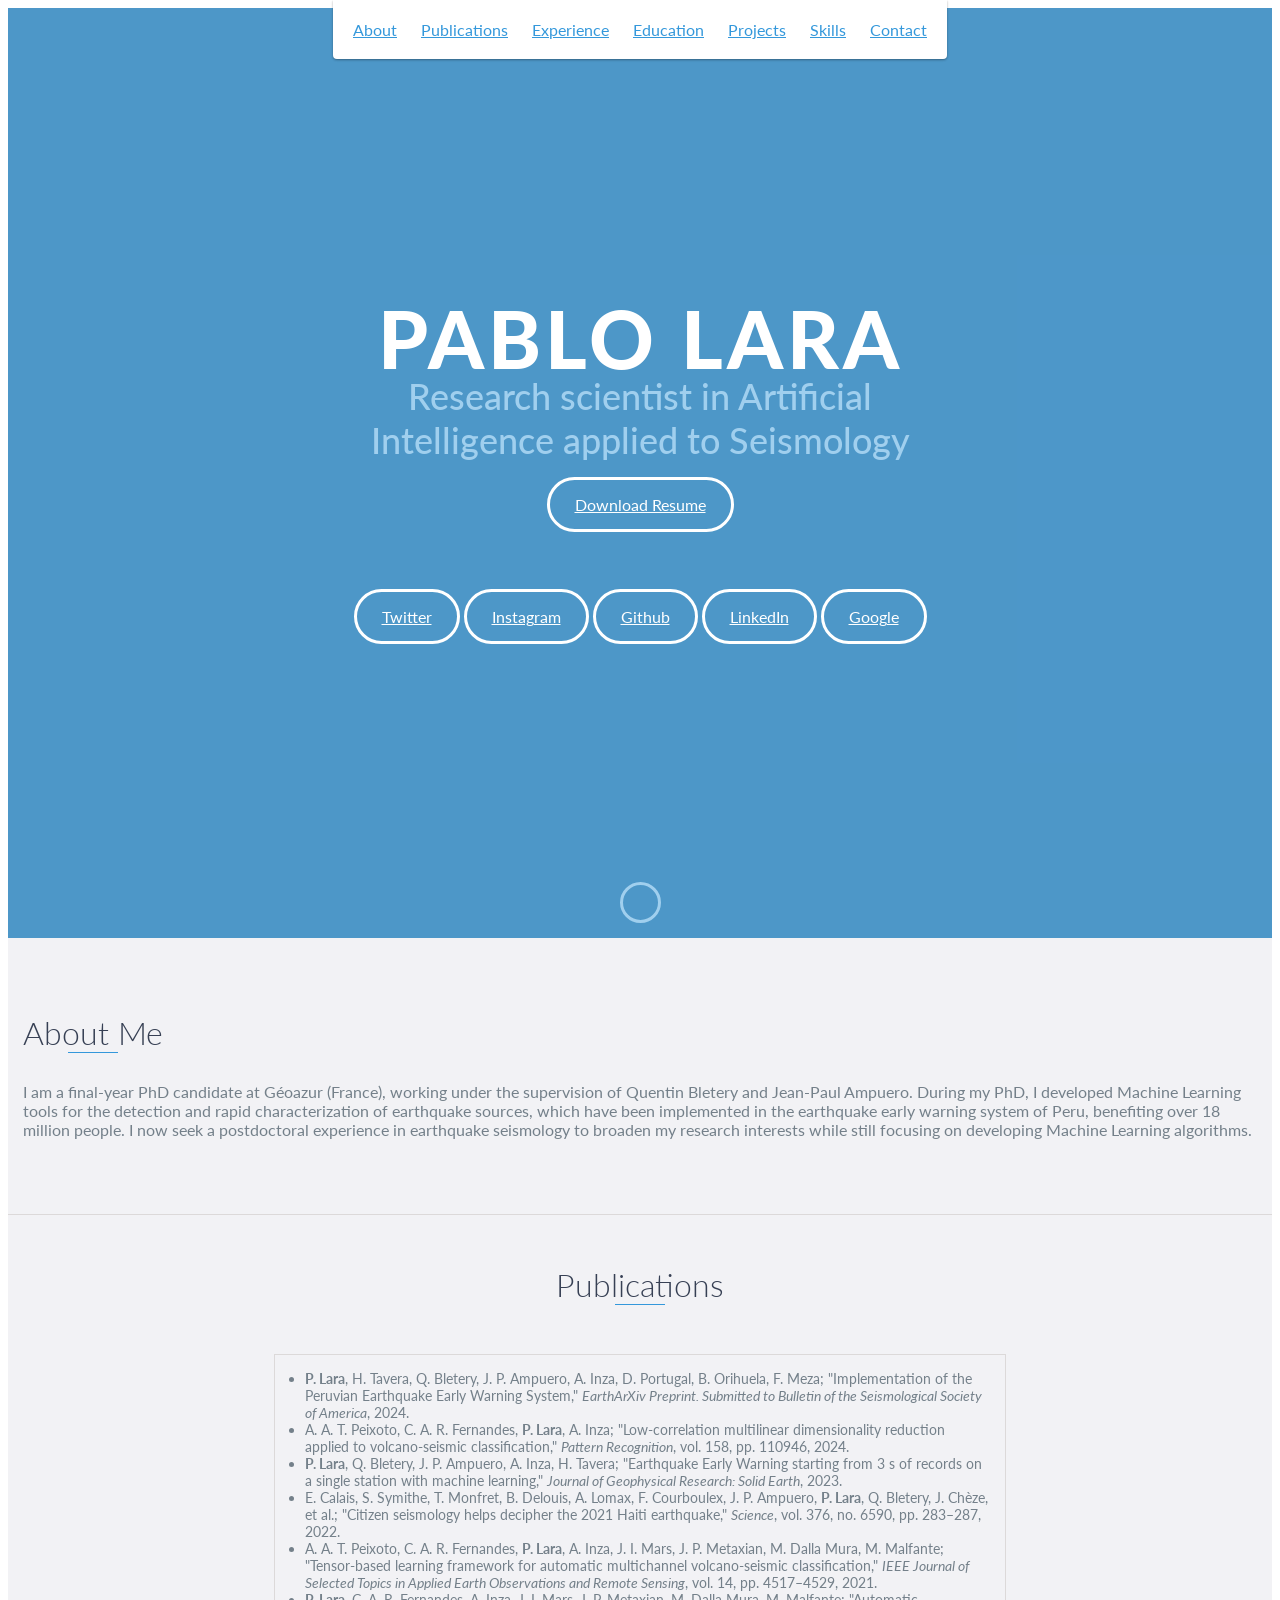
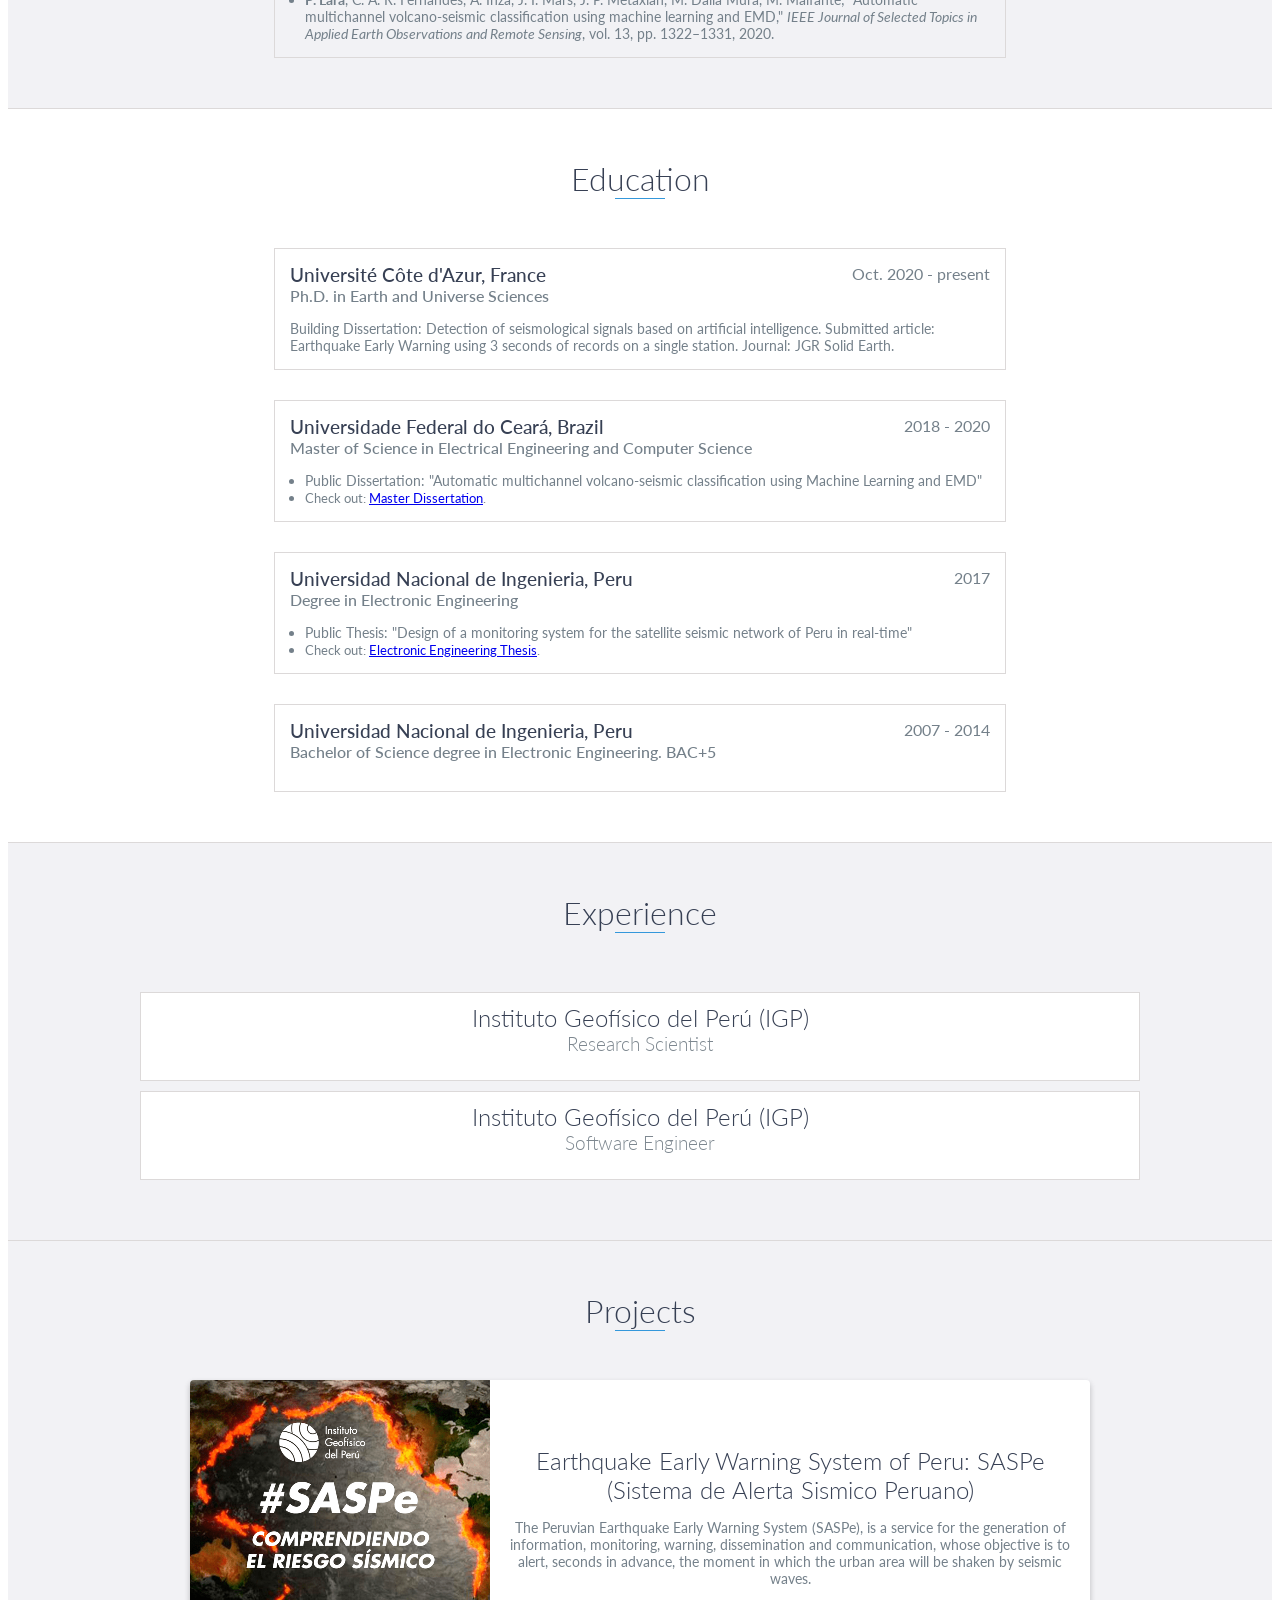
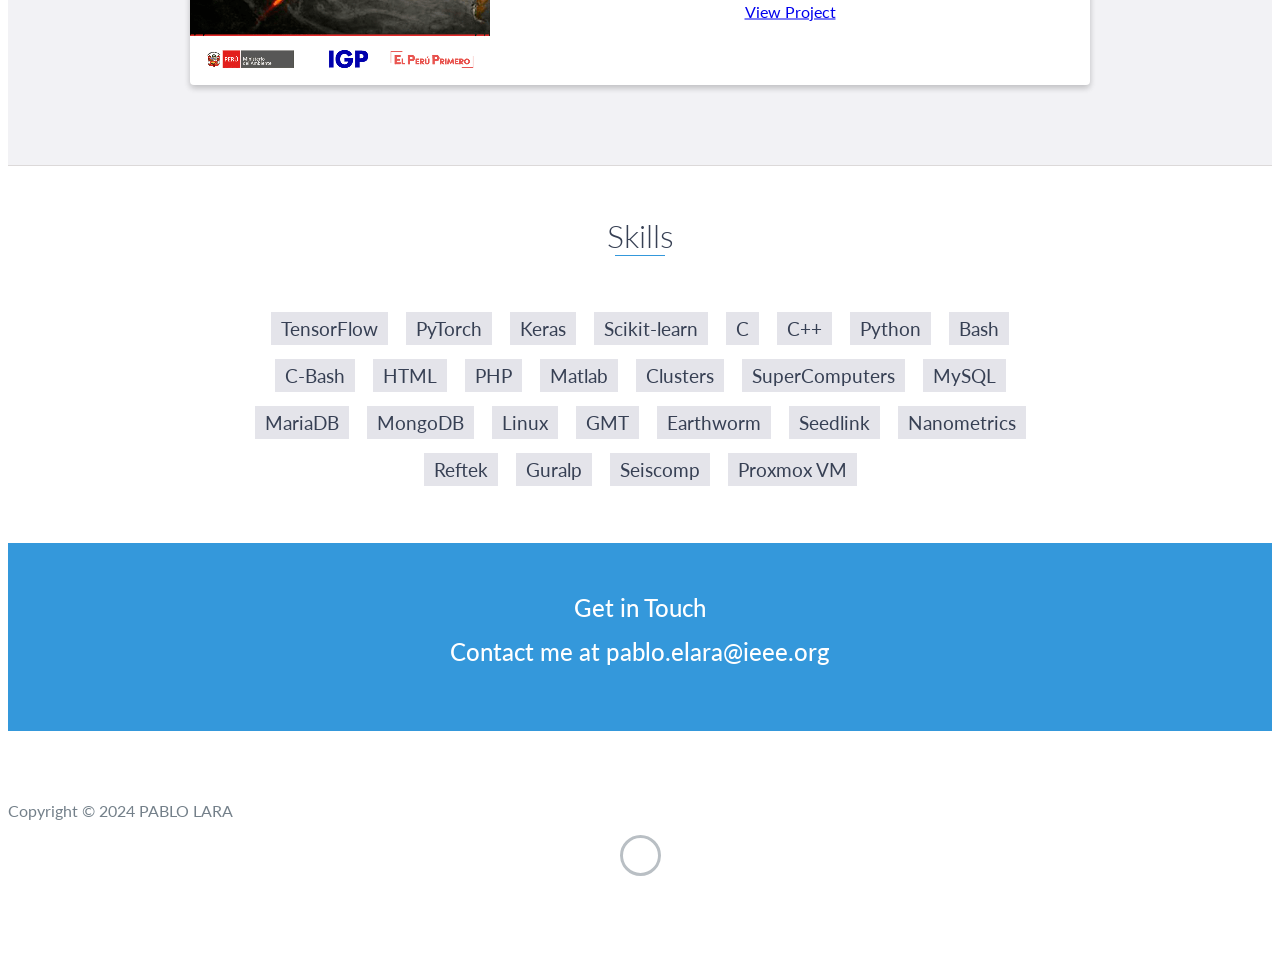
==== index.html @ 54740503 "Update index.html" ====
<!DOCTYPE html>
<html class="no-js" lang="en">

<head>
    <meta charset="utf-8">
    <meta http-equiv="X-UA-Compatible" content="IE=edge">
    <meta name="viewport" content="width=device-width, initial-scale=1">
    <title>Pablo Lara website</title>
	<link rel="shortcut icon" href="favicon.ico" type="image/x-icon">
	<link rel="icon" href="favicon.ico" type="image/x-icon">
    <link href="https://fonts.googleapis.com/css?family=Lato:300,400,700,900" rel="stylesheet">
    <link rel="stylesheet" href="libs/font-awesome/css/font-awesome.min.css">
    <link href="css/bootstrap.min.css" rel="stylesheet">
    <link href="css/styles.css" rel="stylesheet">
</head>

<body>
    <div id="mobile-menu-open" class="shadow-large">
        <i class="fa fa-bars" aria-hidden="true"></i>
    </div>
    <!-- End #mobile-menu-toggle -->
    <header>
        <div id="mobile-menu-close">
            <span>Close</span> <i class="fa fa-times" aria-hidden="true"></i>
        </div>
        <ul id="menu" class="shadow">
            <li>
                <a href="#about">About</a>
            </li>
            <li>
                <a href="#publication">Publications</a>
            </li>		
            <li>
                <a href="#experience">Experience</a>
            </li>
            <li>
                <a href="#education">Education</a>
            </li>
            <li>
                <a href="#projects">Projects</a>
            </li>
            <li>
                <a href="#skills">Skills</a>
            </li>
            <li>
                <a href="#contact">Contact</a>
            </li>		
        </ul>
    </header>
    <!-- End header -->

    <div id="lead">
        <div id="lead-content">
            <h1>Pablo Lara</h1>
            <h2>Research scientist in Artificial Intelligence applied to Seismology</h2>
            <a href="CV/CV_PabloLara.pdf" class="btn-rounded-white" download="PabloLara_CV.pdf">Download Resume</a><br/><br/><br/><br/>
	    <a href="https://twitter.com/PabloLaraSismo/" class="btn-rounded-white" target="_blank">Twitter</a>
            <a href="https://www.instagram.com/pablolarasismo/" class="btn-rounded-white" target="_blank">Instagram</a>
            <a href="https://github.com/PabloELara/" class="btn-rounded-white" target="_blank">Github</a>
            <a href="https://www.linkedin.com/in/pablolarasismo/" class="btn-rounded-white" target="_blank">LinkedIn</a>
	    <a href="https://scholar.google.com/citations?user=sBzMGwkAAAAJ" class="btn-rounded-white" target="_blank">Google</a>		
	    <!--
	    <a href="https://twitter.com/PabloLaraSismo/" class="btn-rounded-white" target="_blank"><i class="fa fa-twitter" aria-hidden="true"></i></a>
            <a href="https://www.instagram.com/pablolarasismo/" class="btn-rounded-white" target="_blank"><i class="fa fa-instagram" aria-hidden="true"></i></a>
            <a href="https://github.com/PabloELara/" class="btn-rounded-white" target="_blank"><i class="fa fa-github" aria-hidden="true"></i></a>
            <a href="https://www.linkedin.com/in/pablolarasismo/" class="btn-rounded-white" target="_blank"><i class="fa fa-linkedin" aria-hidden="true"></i></a>
            -->
	</div>
	    
        <!-- End #lead-content -->

        <div id="lead-overlay">
	</div>
	    
 	    

        <div id="lead-down">
            <span>
                <i class="fa fa-chevron-down" aria-hidden="true"></i>
            </span>
        </div>
        <!-- End #lead-down -->
    </div>
    <!-- End #lead -->

    <div id="about" style="background-color:#f2f2f5">
        <div class="container">
            <div class="row">
                <div class="col-md-4">
                    <h2 class="heading">About Me</h2>
                </div>
                <div class="col-md-8">
                    <p>
			I am a final-year PhD candidate at Géoazur (France), working under the supervision of Quentin Bletery and Jean-Paul Ampuero. During my PhD, I developed Machine Learning tools for the detection and rapid characterization of earthquake sources, which have been implemented in the earthquake early warning system of Peru, benefiting over 18 million people. I now seek a postdoctoral experience in earthquake seismology to broaden my research interests while still focusing on developing Machine Learning algorithms.
                    </p>
                </div>
            </div>
        </div>
    </div>
    <!-- End #about -->
	
    <div id="publication" style="background-color:#f2f2f5">
        <h2 class="heading" style="text-align: center">Publications</h2>
        <div class="education-block">
	<ul>
		<li>
		    <b>P. Lara</b>, H. Tavera, Q. Bletery, J. P. Ampuero, A. Inza, D. Portugal, B. Orihuela, F. Meza; "Implementation of the Peruvian Earthquake Early Warning System," <i>EarthArXiv Preprint. Submitted to Bulletin of the Seismological Society of America</i>, 2024.
		</li>
		<li>
		    A. A. T. Peixoto, C. A. R. Fernandes, <b>P. Lara</b>, A. Inza; "Low-correlation multilinear dimensionality reduction applied to volcano-seismic classification," <i>Pattern Recognition</i>, vol. 158, pp. 110946, 2024.
		</li>
		<li>
		    <b>P. Lara</b>, Q. Bletery, J. P. Ampuero, A. Inza, H. Tavera; "Earthquake Early Warning starting from 3 s of records on a single station with machine learning," <i>Journal of Geophysical Research: Solid Earth</i>, 2023.
		</li>
		<li>
		    E. Calais, S. Symithe, T. Monfret, B. Delouis, A. Lomax, F. Courboulex, J. P. Ampuero, <b>P. Lara</b>, Q. Bletery, J. Chèze, et al.; "Citizen seismology helps decipher the 2021 Haiti earthquake," <i>Science</i>, vol. 376, no. 6590, pp. 283–287, 2022.
		</li>
		<li>
		    A. A. T. Peixoto, C. A. R. Fernandes, <b>P. Lara</b>, A. Inza, J. I. Mars, J. P. Metaxian, M. Dalla Mura, M. Malfante; "Tensor-based learning framework for automatic multichannel volcano-seismic classification," <i>IEEE Journal of Selected Topics in Applied Earth Observations and Remote Sensing</i>, vol. 14, pp. 4517–4529, 2021.
		</li>
		<li>
		    <b>P. Lara</b>, C. A. R. Fernandes, A. Inza, J. I. Mars, J. P. Metaxian, M. Dalla Mura, M. Malfante; "Automatic multichannel volcano-seismic classification using machine learning and EMD," <i>IEEE Journal of Selected Topics in Applied Earth Observations and Remote Sensing</i>, vol. 13, pp. 1322–1331, 2020.
		</li>
	</ul>
        </div>
        <!-- End .education-block -->
     </div>
    <!-- End #publications -->	

    <div id="education">
        <h2 class="heading">Education</h2>
        <div class="education-block">
            <h3>Université Côte d'Azur, France</h3>
            <span class="education-date">Oct. 2020 - present</span>
            <h4>Ph.D. in Earth and Universe Sciences</h4>
            <p>
                Building Dissertation: Detection of seismological signals based on artificial intelligence.
		Submitted article: Earthquake Early Warning using 3 seconds of records on a single station. Journal: JGR Solid Earth.
            </p>
        </div>
        <!-- End .education-block -->

        <div class="education-block">
            <h3>Universidade Federal do Ceará, Brazil</h3>
            <span class="education-date">2018 - 2020</span>
            <h4>Master of Science in Electrical Engineering and Computer Science</h4>
            <ul>
                <li>
                    Public Dissertation: "Automatic multichannel volcano-seismic classification using Machine Learning and EMD"
                </li>
                <li>
                    <p>Check out: <a href="http://www.repositorio.ufc.br/handle/riufc/51894" target="_blank" rel="noopener noreferrer">Master Dissertation</a>.</p>
                </li>
            </ul>
        </div>
	    
        <div class="education-block">
            <h3>Universidad Nacional de Ingenieria, Peru</h3>
            <span class="education-date">2017</span>
            <h4>Degree in Electronic Engineering</h4>
           <ul>
                <li>
                    Public Thesis: "Design of a monitoring system for the satellite seismic network of Peru in real-time"
                </li>
                <li>
                    <p>Check out: <a href="http://hdl.handle.net/20.500.14076/13260" target="_blank" rel="noopener noreferrer">Electronic Engineering Thesis</a>.</p>
                </li>
            </ul>	
        </div>		    
	    
        <div class="education-block">
            <h3>Universidad Nacional de Ingenieria, Peru</h3>
            <span class="education-date">2007 - 2014</span>
            <h4>Bachelor of Science degree in Electronic Engineering. BAC+5</h4>
        </div>	    
        <!-- End .education-block -->
    </div>
    <!-- End #education -->

    <div id="experience" class="background-alt">
        <h2 class="heading">Experience</h2>
        <div id="experience-timeline">
            <div data-date="Mar. 2020 - Present">
                <h3>Instituto Geofísico del Perú (IGP)</h3>
                <h4>Research Scientist</h4>
		<!--
                <p>
		    Design the Earhquake Early Warning System for the Seismic Alert System of Peru (SASPe) project based on artificial intelligence and 3s of P-wave, which detects earthquakes, pick the P-phase, estimates magnitudes and hypocentral parameters in real-time.
                </p>
		-->
            </div>


            <div data-date="Oct. 2014 - Nov. 2017">
                <h3>Instituto Geofísico del Perú (IGP)</h3>
                <h4>Software Engineer</h4>
		<!--
                <p>
                    Design a real-time monitoring system for the Peruvian National Seismic and Accelerometric Network.
		    Design ShakeMaps in real time.
	            Background noise analysis of the national seismic network.
		    Design a monitoring system for the national seismic network servers (WatchDogs).
                </p>
		-->
            </div>
        </div>
    </div>
    <!-- End #experience -->	

    <div id="projects" class="background-alt">
        <h2 class="heading">Projects</h2>
        <div class="container">
            <div class="row">
                <div class="project shadow-large">
                    <div class="project-image">
                        <img src="images/SASPe_01.png"/>
                    </div>
                    <!-- End .project-image -->
                    <div class="project-info">
                        <h3>Earthquake Early Warning System of Peru: SASPe (Sistema de Alerta Sismico Peruano)</h3>
                        <p>
                            The Peruvian Earthquake Early Warning System (SASPe), is a service for the generation of information, monitoring, warning, dissemination and communication, whose objective is to alert, seconds in advance, the moment in which the urban area will be shaken by seismic waves.
                        </p>
                        <a href="https://www.igp.gob.pe/servicios/saspe/" target="_blank">View Project</a>
                    </div>
                    <!-- End .project-info -->
                </div>
                <!-- End .project -->

            </div>
        </div>
    </div>
    <!-- End #projects -->

    <div id="skills">
        <h2 class="heading">Skills</h2>
        <ul>
            <li>TensorFlow</li>
            <li>PyTorch</li>
            <li>Keras</li>
            <li>Scikit-learn</li>
            <li>C</li>
            <li>C++</li>
            <li>Python</li>
            <li>Bash</li>
            <li>C-Bash</li>
            <li>HTML</li>
            <li>PHP</li>
            <li>Matlab</li>
            <li>Clusters</li>
            <li>SuperComputers</li>
            <li>MySQL</li>
            <li>MariaDB</li>
            <li>MongoDB</li>
            <li>Linux</li>
            <li>GMT</li>
            <li>Earthworm</li>
	    <li>Seedlink</li>
	    <li>Nanometrics</li>
	    <li>Reftek</li>
	    <li>Guralp</li>
	    <li>Seiscomp</li>
	    <li>Proxmox VM</li>	
        </ul>
    </div>
    <!-- End #skills -->

    <div id="contact">
        <h2>Get in Touch</h2>
	<h2>Contact me at pablo.elara@ieee.org</h2>   
	<!--    
        <div id="contact-form">
            <form method="POST" action="https://formspree.io/pablo.elara@ieee.org">
                <input type="hidden" name="_subject" value="Contact request from personal website" />
                <input type="email" name="_replyto" placeholder="Your email" required>
                <textarea name="message" placeholder="Your message" required></textarea>
                <button type="submit">Send</button>
            </form>
        </div>
	-->
        <!-- End #contact-form -->
    </div>
    <!-- End #contact -->

    <footer>
        <div class="container">
            <div class="row">
                <div class="col-sm-5 copyright">
                    <p>
                        Copyright &copy; <span id="current-year">2024</span> PABLO LARA
                    </p>
                </div>
                <div class="col-sm-2 top">
                    <span id="to-top">
                        <i class="fa fa-chevron-up" aria-hidden="true"></i>
                    </span>
                </div>
                <div class="col-sm-5 social">
                    <ul>
                        <li>
                            <a href="https://twitter.com/PabloLaraSismo/" target="_blank"><i class="fa fa-twitter" aria-hidden="true"></i></a>
                        </li>
                        <li>
                            <a href="https://www.instagram.com/pablolarasismo/" target="_blank"><i class="fa fa-instagram" aria-hidden="true"></i></a>
                        </li>			    
                        <li>
                            <a href="https://github.com/PabloELara/" target="_blank"><i class="fa fa-github" aria-hidden="true"></i></a>
                        </li>
                        <li>
                            <a href="https://www.linkedin.com/in/pablolarasismo/" target="_blank"><i class="fa fa-linkedin" aria-hidden="true"></i></a>
                        </li>
<!-- 			    
                        <li>
                            <a href="https://stackoverflow.com/" target="_blank"><i class="fa fa-stack-overflow" aria-hidden="true"></i></a>
                        </li>			    
                        <li>
                            <a href="https://www.facebook.com/" target="_blank"><i class="fa fa-facebook" aria-hidden="true"></i></a>
                        </li>		    
                        <li>
                            <a href="https://plus.google.com/" target="_blank"><i class="fa fa-google-plus" aria-hidden="true"></i></a>
                        </li>
-->
			    
                    </ul>
                </div>
            </div>
        </div>
    </footer>
    <!-- End footer -->

    <script src="https://ajax.googleapis.com/ajax/libs/jquery/1.12.4/jquery.min.js"></script>
    <script src="js/scripts.min.js"></script>
</body>

</html>
---- css/styles.css ----
/*!
    Title: Dev Portfolio Template
    Version: 1.2.2
    Last Change: 03/25/2020
    Author: Ryan Fitzgerald
    Repo: https://github.com/RyanFitzgerald/devportfolio-template
    Issues: https://github.com/RyanFitzgerald/devportfolio-template/issues

    Description: This file contains all the styles associated with the page
    that don't come from third party libraries. This file gets compiled using
    Gulp and send to the /css folder which is then loaded on the page. 
*/body{font-family:'Lato', sans-serif;font-size:16px}body.active{overflow:hidden;z-index:-1}.no-js #experience-timeline>div{background:#fff;padding:10px;margin-bottom:10px;border:1px solid #dcd9d9}.no-js #experience-timeline>div h3{font-size:1.5em;font-weight:300;color:#374054;display:inline-block;margin:0}.no-js #experience-timeline>div h4{font-size:1.2em;font-weight:300;color:#7e8890;margin:0 0 15px 0}.no-js #experience-timeline>div p{color:#74808a;font-size:0.9em;margin:0}.no-js #experience-timeline:before,.no-js #experience-timeline:after{content:none}@keyframes dropHeader{0%{transform:translateY(-100%)}100%{transform:translateY(0)}}header{position:absolute;top:0;left:0;right:0;text-align:center;z-index:10;animation-name:dropHeader;animation-iteration-count:1;animation-timing-function:ease;animation-duration:0.75s}header ul{display:inline-block;background:#fff;text-align:center;padding:10px;margin:0;border-bottom-right-radius:4px;border-bottom-left-radius:4px}header li{display:inline-block}header a{display:block;color:#3498db;padding:10px}header a:hover{color:#217dbb;text-decoration:none;background:#eee;border-radius:4px}header a:focus{color:#3498db;text-decoration:none}header.active{display:block}header.sticky{position:fixed;z-index:999}#menu.active{display:block}#mobile-menu-open{display:none;cursor:pointer;position:fixed;right:15px;top:10px;color:#3498db;font-size:1.5em;z-index:20;padding:0 7px;border-radius:4px;background:#fff}#mobile-menu-close{display:none;text-align:right;width:100%;background:#fff;font-size:1.5em;padding-right:15px;padding-top:10px;cursor:pointer;color:#3498db}#mobile-menu-close span{font-size:0.5em;text-transform:uppercase}#mobile-menu-close i{vertical-align:middle}footer{padding:50px 0}.copyright{padding-top:20px}.copyright p{margin:0;color:#74808a}.top{text-align:center}.top span{cursor:pointer;display:block;margin:15px auto 0 auto;width:35px;height:35px;border-radius:50%;border:3px solid #b9bfc4;text-align:center}.top i{color:#74808a}.social{text-align:right}.social ul{margin:5px 0 0 0;padding:0}.social li{display:inline-block;font-size:1.25em;list-style:none}.social a{display:block;color:#74808a;padding:10px}.social a:hover{color:#3498db}.btn-rounded-white{display:inline-block;color:#fff;padding:15px 25px;border:3px solid #fff;border-radius:30px;transition:.5s ease all}.btn-rounded-white:hover{color:#3498db;background:#fff;text-decoration:none}.shadow{box-shadow:0 1px 3px rgba(0,0,0,0.12),0 1px 2px rgba(0,0,0,0.24)}.shadow-large{box-shadow:0 3px 6px rgba(0,0,0,0.08),0 3px 6px rgba(0,0,0,0.15)}.heading{position:relative;display:inline-block;font-size:2em;font-weight:300;margin:0 0 30px 0}.heading:after{position:absolute;content:'';top:100%;height:1px;width:50px;left:0;right:0;margin:0 auto;background:#3498db}.background-alt{background:#f2f2f5}#lead{position:relative;height:100vh;min-height:500px;max-height:1080px;background:url(../images/lead-bg.jpg);background-size:cover;padding:15px;overflow:hidden}#lead-content{position:absolute;z-index:10;top:50%;left:50%;transform:translate(-50%, -50%);text-align:center}#lead-content h1,#lead-content h2{margin:0}#lead-content h1{color:#fff;font-weight:900;font-size:5em;text-transform:uppercase;letter-spacing:0.05em;line-height:0.9em}#lead-content h2{color:#a0cfee;font-weight:500;font-size:2.25em;margin-bottom:15px}#lead-overlay{position:absolute;height:100%;width:100%;top:0;right:0;bottom:0;left:0;background:rgba(33,125,187,0.8);z-index:1}#lead-down{position:absolute;left:0;right:0;width:100%;text-align:center;z-index:10;bottom:15px;color:#fff}#lead-down span{cursor:pointer;display:block;margin:0 auto;width:35px;height:35px;border-radius:50%;border:3px solid #a0cfee;text-align:center}#lead-down i{animation:pulsate 1.5s ease;animation-iteration-count:infinite;padding-top:5px}@keyframes pulsate{0%{transform:scale(1, 1)}50%{transform:scale(1.2, 1.2)}100%{transform:scale(1, 1)}}#about{padding:75px 15px;border-bottom:1px solid #dcd9d9}#about h2{color:#374054}#about p{color:#74808a;margin:0}#experience{padding:50px 15px;text-align:center;border-bottom:1px solid #dcd9d9}#experience h2{color:#374054}#experience-timeline{margin:30px auto 0 auto;position:relative;max-width:1000px}#experience-timeline:before{position:absolute;content:'';top:0;bottom:0;left:303px;right:auto;height:100%;width:3px;background:#3498db;z-index:0}#experience-timeline:after{position:absolute;content:'';width:3px;height:40px;background:#3498db;background:linear-gradient(to bottom, #3498db, rgba(52,152,219,0));top:100%;left:303px}.vtimeline-content{margin-left:350px;background:#fff;border:1px solid #e6e6e6;padding:15px;border-radius:3px;text-align:left}.vtimeline-content h3{font-size:1.5em;font-weight:300;color:#374054;display:inline-block;margin:0}.vtimeline-content h4{font-size:1.2em;font-weight:300;color:#7e8890;margin:0 0 15px 0}.vtimeline-content p{color:#74808a;font-size:0.9em;margin:0}.vtimeline-point{position:relative;display:block;vertical-align:top;margin-bottom:30px}.vtimeline-icon{position:relative;color:#fff;width:50px;height:50px;background:#3498db;border-radius:50%;float:left;z-index:99;margin-left:280px}.vtimeline-icon i{display:block;font-size:2em;margin-top:10px}.vtimeline-date{width:260px;text-align:right;position:absolute;left:0;top:10px;font-weight:300;color:#374054}#publication{padding:50px 15px 20px 15px;border-bottom:1px solid #dcd9d9;text-align:center}#publication h2{color:#374054;margin-bottom:50px}.publication-block{max-width:700px;margin:0 auto 30px auto;padding:15px;border:1px solid #dcd9d9;text-align:center}.publication-block h3{font-weight:500;float:left;margin:0;color:#374054}.publication-block span{color:#74808a;float:right}.publication-block h4{color:#74808a;clear:both;font-weight:500;margin:0 0 15px 0}.publication-block p,.publication-block ul{margin:0;color:#74808a;font-size:0.9em}.publication-block ul{padding:0 0 0 15px}#projects{padding:50px 15px;border-bottom:1px solid #dcd9d9;text-align:center}#education{padding:50px 15px 20px 15px;border-bottom:1px solid #dcd9d9;text-align:center}#education h2{color:#374054;margin-bottom:50px}.education-block{max-width:700px;margin:0 auto 30px auto;padding:15px;border:1px solid #dcd9d9;text-align:left}.education-block h3{font-weight:500;float:left;margin:0;color:#374054}.education-block span{color:#74808a;float:right}.education-block h4{color:#74808a;clear:both;font-weight:500;margin:0 0 15px 0}.education-block p,.education-block ul{margin:0;color:#74808a;font-size:0.9em}.education-block ul{padding:0 0 0 15px}#projects{padding:50px 15px;border-bottom:1px solid #dcd9d9;text-align:center}#projects h2{color:#374054;margin-bottom:50px}.project{position:relative;max-width:900px;margin:0 auto 30px auto;overflow:hidden;background:#fff;border-radius:4px}.project-image{float:left}.project-info{position:absolute;top:50%;transform:translateY(-50%);margin-left:300px;padding:15px}.project-info h3{font-size:1.5em;font-weight:300;color:#374054;margin:0 0 15px 0}.project-info p{color:#74808a;margin:0 0 15px 0;font-size:0.9em}.no-image .project-info{position:relative;margin:0;padding:30px 15px;transform:none}#more-projects{display:none}#skills{padding:50px 15px;text-align:center}#skills h2{color:#374054;margin-bottom:50px}#skills ul{display:block;margin:0 auto;padding:0;max-width:800px}#skills li{display:inline-block;margin:7px;padding:5px 10px;color:#374054;background:#e4e4ea;list-style:none;cursor:default;font-size:1.2em}#contact{padding:50px 15px;background:#3498db;text-align:center}#contact h2{margin:0 0 15px 0;color:#fff;font-weight:500}#contact-form{max-width:500px;margin:0 auto}#contact-form input,#contact-form textarea{display:block;width:100%;padding:10px;border-radius:4px;border:none;margin-bottom:10px;background:#1d6fa5;color:#fff;transition:.5s ease all}#contact-form input::-webkit-input-placeholder,#contact-form textarea::-webkit-input-placeholder{color:#fff}#contact-form input:-moz-placeholder,#contact-form textarea:-moz-placeholder{color:#fff;opacity:1}#contact-form input::-moz-placeholder,#contact-form textarea::-moz-placeholder{color:#fff;opacity:1}#contact-form input:-ms-input-placeholder,#contact-form textarea:-ms-input-placeholder{color:#fff}#contact-form input:focus,#contact-form textarea:focus{outline:none;background:#16527a}#contact-form textarea{height:150px;resize:none}#contact-form button{display:block;width:100%;background:#fff;border-radius:4px;padding:5px 10px;border:none;color:#3498db;font-weight:700;box-shadow:0 1px 3px rgba(0,0,0,0.12),0 1px 2px rgba(0,0,0,0.24);transition:.5s ease all}#contact-form button:hover{box-shadow:0 10px 20px rgba(0,0,0,0.19),0 6px 6px rgba(0,0,0,0.23)}.optional-section{padding:50px 15px;text-align:center;border-top:1px solid #dcd9d9}.optional-section h2{color:#374054}.optional-section-block{max-width:700px;margin:0 auto 30px auto;padding:15px;border:1px solid #dcd9d9;background:#fff;text-align:left}.optional-section-block h3{font-weight:500;margin:0 0 15px 0;color:#374054}.optional-section-block h4{color:#74808a;clear:both;font-weight:500;margin:0 0 15px 0}.optional-section-block p,.optional-section-block ul{margin:0 0 15px 0;color:#74808a;font-size:0.9em}.optional-section-block ul{padding:0 0 0 15px}@media only screen and (max-width: 750px){#experience-timeline:before,#experience-timeline:after{left:23px}.vtimeline-date{width:auto;text-align:left;position:relative;margin-bottom:15px;display:block;margin-left:70px}.vtimeline-icon{margin-left:0}.vtimeline-content{margin-left:70px}}@media only screen and (max-width: 992px){#lead{height:auto;min-height:auto;max-height:auto;padding:100px 15px}#lead-content{position:relative;transform:none;left:auto;top:auto}#lead-content h1{font-size:3em}#lead-content h2{font-size:1.75em}#about{text-align:center}#about p{text-align:left}}@media only screen and (max-width: 768px){header{position:fixed;display:none;z-index:999;animation:none;bottom:0;height:100%}#mobile-menu-open,#mobile-menu-close{display:block}#menu{height:100%;overflow-y:auto;box-shadow:none;border-radius:0;width:100%}#menu li{display:block;margin-bottom:10px}#lead-content h1{font-size:2em}#lead-content h2{font-size:1.3em}#lead-content a{padding:10px 20px}#lead-down{display:none}.education-block h3,.education-block span{float:none}.project-image{display:none}.project-info{position:relative;margin:0;padding:30px 15px;top:auto;transform:none}footer{text-align:center}.social{text-align:center}}@media only screen and (max-width: 480px){#lead-content h1{font-size:1.5em}#lead-content h2{font-size:1em}#lead-content a{font-size:0.9em;padding:5px 10px}}
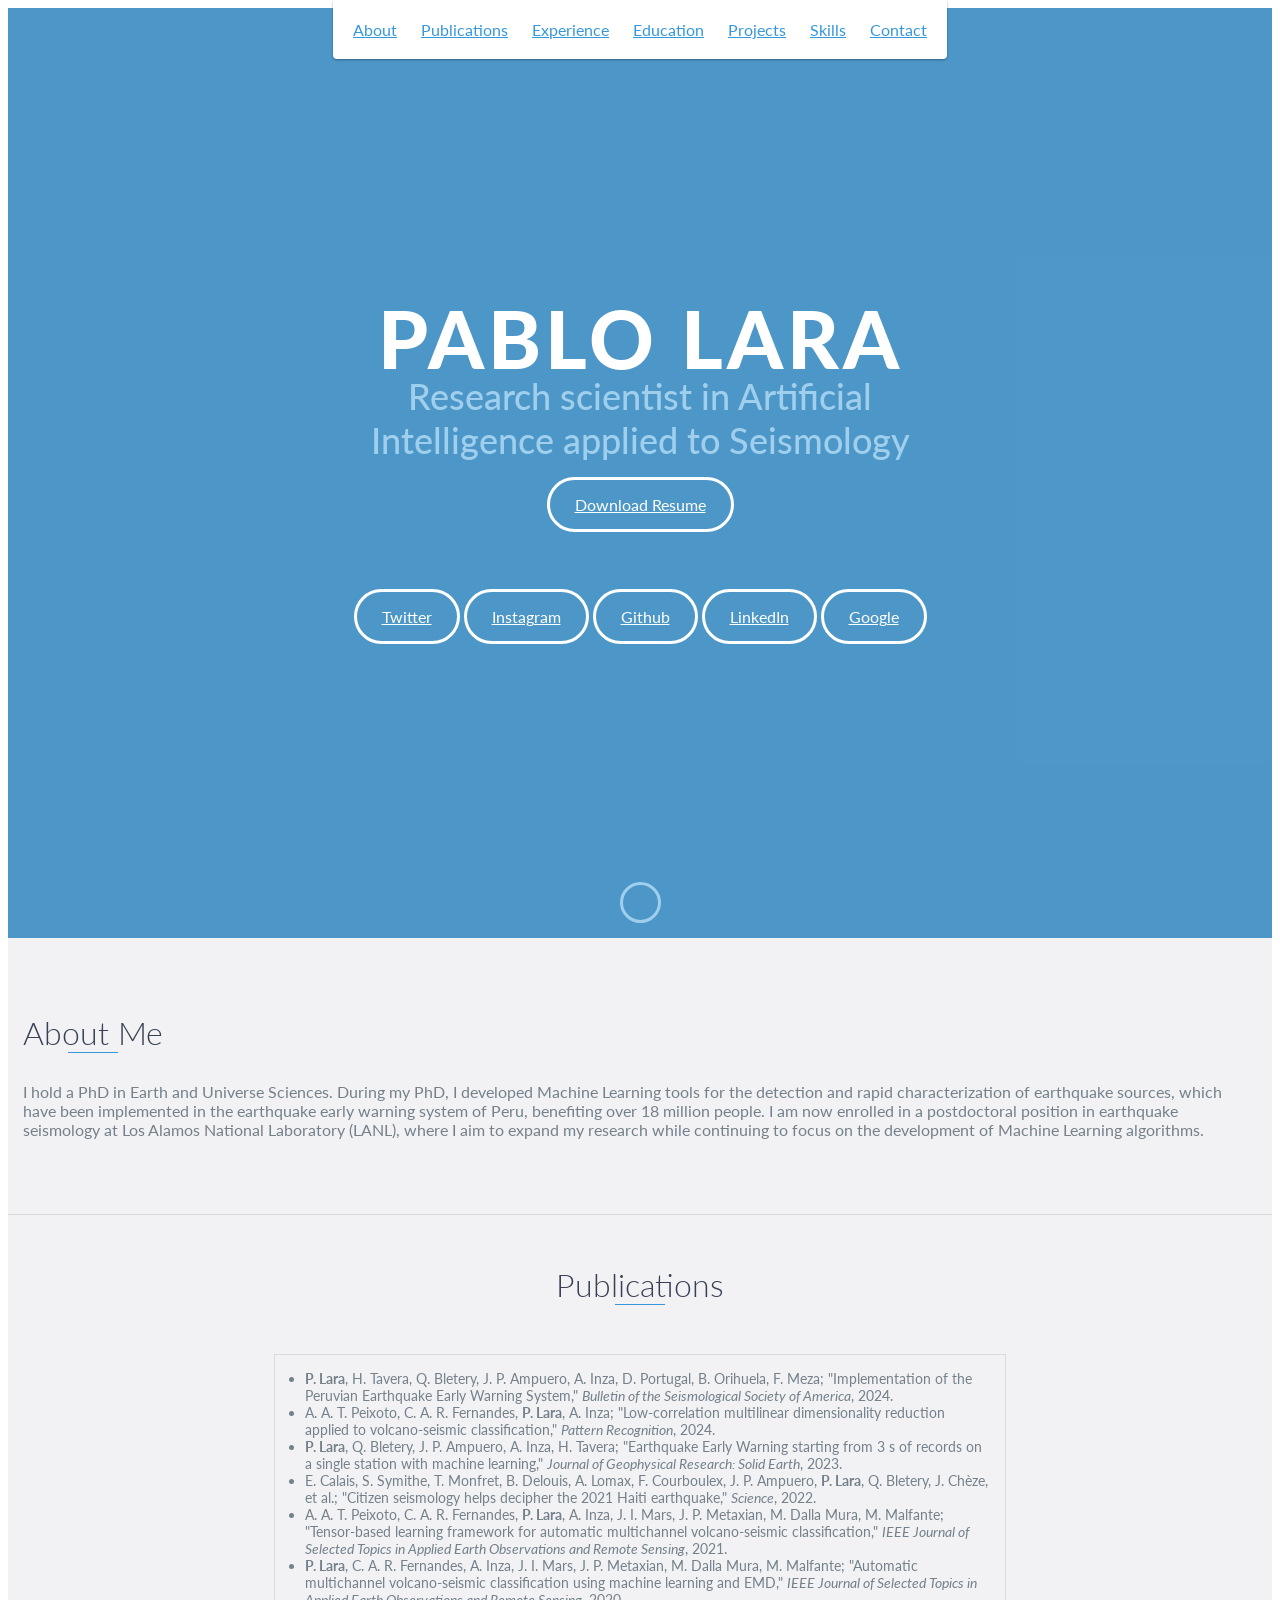
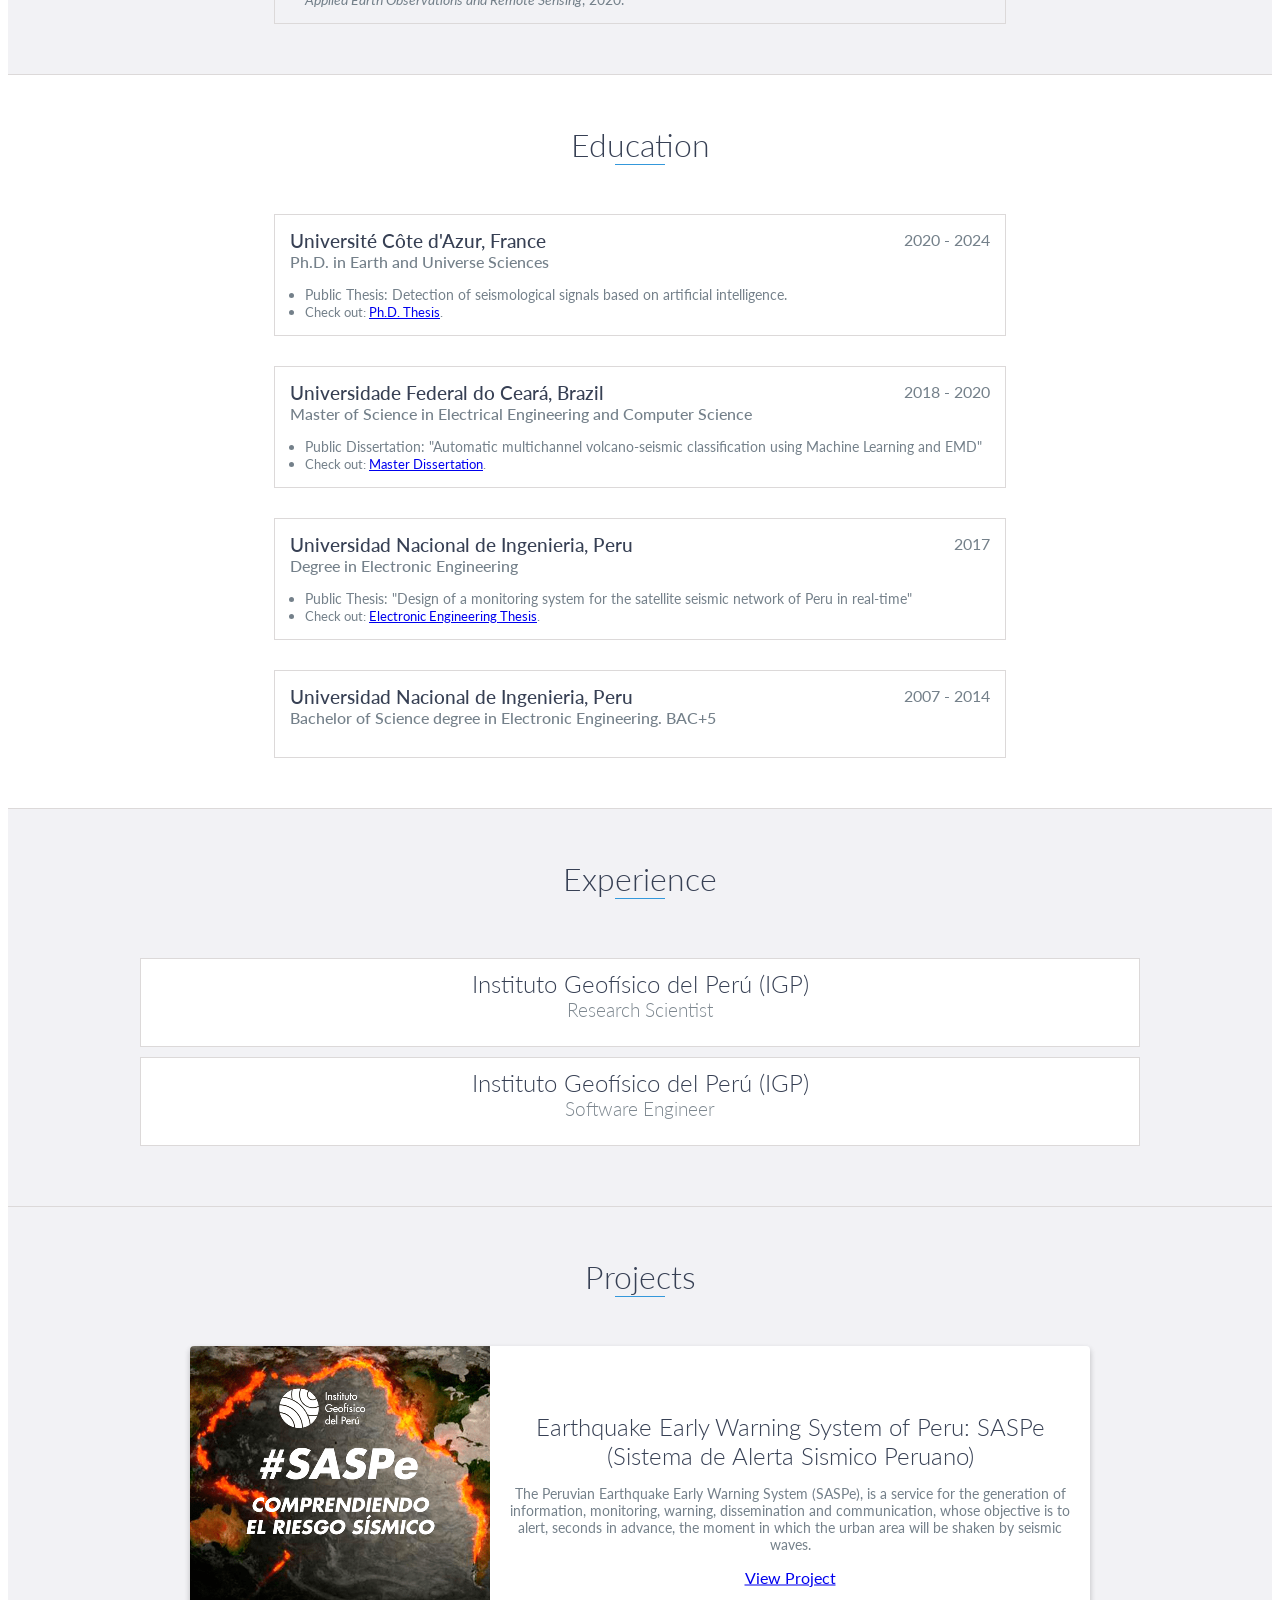
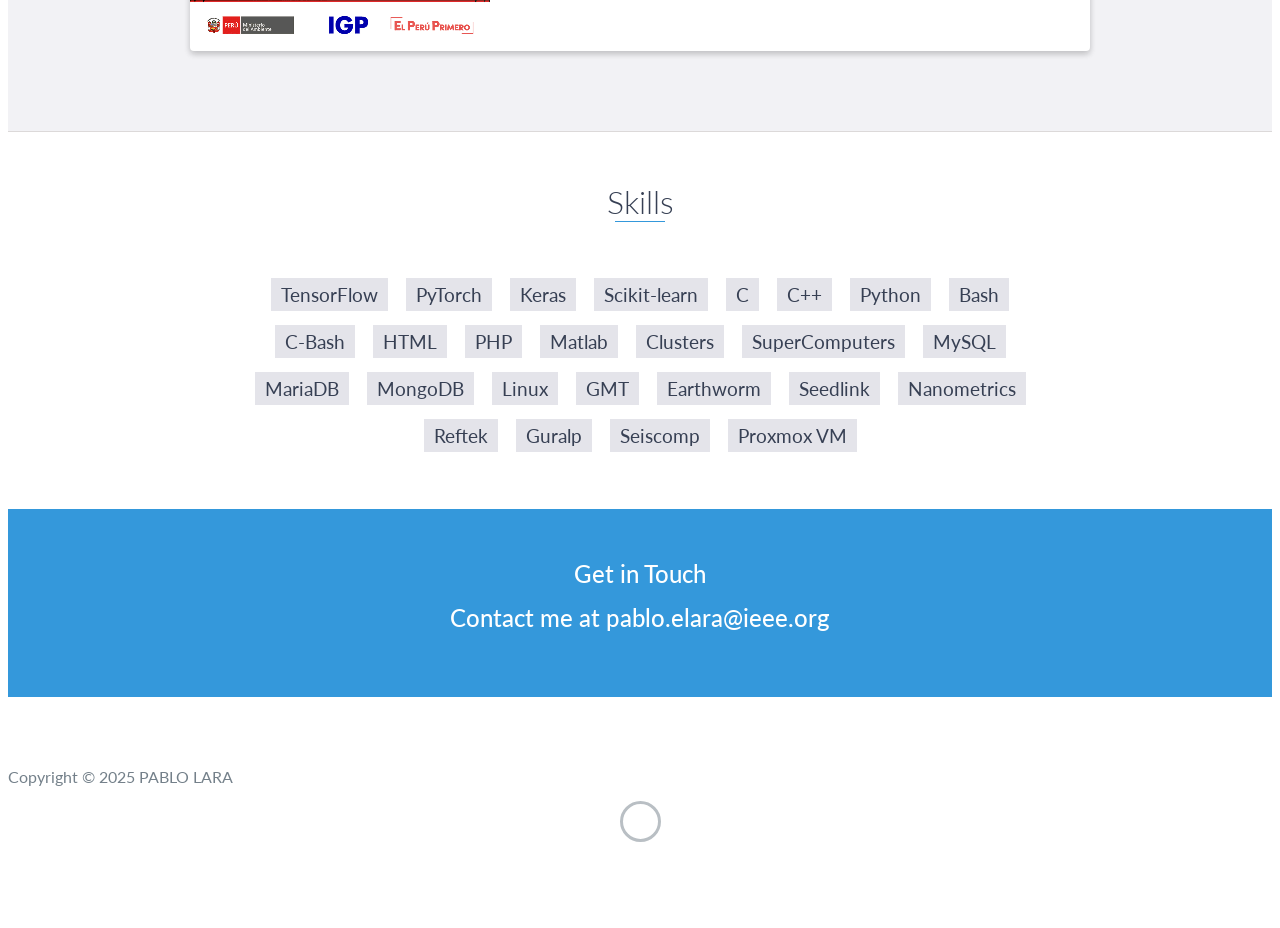
==== commit ecc8de2f: "Update index.html" ====
--- a/index.html
+++ b/index.html
@@ -91,7 +91,7 @@
                 </div>
                 <div class="col-md-8">
                     <p>
-			I am a final-year PhD candidate at Géoazur (France), working under the supervision of Quentin Bletery and Jean-Paul Ampuero. During my PhD, I developed Machine Learning tools for the detection and rapid characterization of earthquake sources, which have been implemented in the earthquake early warning system of Peru, benefiting over 18 million people. I now seek a postdoctoral experience in earthquake seismology to broaden my research interests while still focusing on developing Machine Learning algorithms.
+			I hold a PhD in Earth and Universe Sciences. During my PhD, I developed Machine Learning tools for the detection and rapid characterization of earthquake sources, which have been implemented in the earthquake early warning system of Peru, benefiting over 18 million people. I am now enrolled in a postdoctoral position in earthquake seismology at Los Alamos National Laboratory (LANL), where I aim to expand my research while continuing to focus on the development of Machine Learning algorithms.
                     </p>
                 </div>
             </div>
@@ -104,22 +104,22 @@
         <div class="education-block">
 	<ul>
 		<li>
-		    <b>P. Lara</b>, H. Tavera, Q. Bletery, J. P. Ampuero, A. Inza, D. Portugal, B. Orihuela, F. Meza; "Implementation of the Peruvian Earthquake Early Warning System," <i>EarthArXiv Preprint. Submitted to Bulletin of the Seismological Society of America</i>, 2024.
-		</li>
-		<li>
-		    A. A. T. Peixoto, C. A. R. Fernandes, <b>P. Lara</b>, A. Inza; "Low-correlation multilinear dimensionality reduction applied to volcano-seismic classification," <i>Pattern Recognition</i>, vol. 158, pp. 110946, 2024.
+		    <b>P. Lara</b>, H. Tavera, Q. Bletery, J. P. Ampuero, A. Inza, D. Portugal, B. Orihuela, F. Meza; "Implementation of the Peruvian Earthquake Early Warning System," <i>Bulletin of the Seismological Society of America</i>, 2024.
+		</li>
+		<li>
+		    A. A. T. Peixoto, C. A. R. Fernandes, <b>P. Lara</b>, A. Inza; "Low-correlation multilinear dimensionality reduction applied to volcano-seismic classification," <i>Pattern Recognition</i>, 2024.
 		</li>
 		<li>
 		    <b>P. Lara</b>, Q. Bletery, J. P. Ampuero, A. Inza, H. Tavera; "Earthquake Early Warning starting from 3 s of records on a single station with machine learning," <i>Journal of Geophysical Research: Solid Earth</i>, 2023.
 		</li>
 		<li>
-		    E. Calais, S. Symithe, T. Monfret, B. Delouis, A. Lomax, F. Courboulex, J. P. Ampuero, <b>P. Lara</b>, Q. Bletery, J. Chèze, et al.; "Citizen seismology helps decipher the 2021 Haiti earthquake," <i>Science</i>, vol. 376, no. 6590, pp. 283–287, 2022.
-		</li>
-		<li>
-		    A. A. T. Peixoto, C. A. R. Fernandes, <b>P. Lara</b>, A. Inza, J. I. Mars, J. P. Metaxian, M. Dalla Mura, M. Malfante; "Tensor-based learning framework for automatic multichannel volcano-seismic classification," <i>IEEE Journal of Selected Topics in Applied Earth Observations and Remote Sensing</i>, vol. 14, pp. 4517–4529, 2021.
-		</li>
-		<li>
-		    <b>P. Lara</b>, C. A. R. Fernandes, A. Inza, J. I. Mars, J. P. Metaxian, M. Dalla Mura, M. Malfante; "Automatic multichannel volcano-seismic classification using machine learning and EMD," <i>IEEE Journal of Selected Topics in Applied Earth Observations and Remote Sensing</i>, vol. 13, pp. 1322–1331, 2020.
+		    E. Calais, S. Symithe, T. Monfret, B. Delouis, A. Lomax, F. Courboulex, J. P. Ampuero, <b>P. Lara</b>, Q. Bletery, J. Chèze, et al.; "Citizen seismology helps decipher the 2021 Haiti earthquake," <i>Science</i>, 2022.
+		</li>
+		<li>
+		    A. A. T. Peixoto, C. A. R. Fernandes, <b>P. Lara</b>, A. Inza, J. I. Mars, J. P. Metaxian, M. Dalla Mura, M. Malfante; "Tensor-based learning framework for automatic multichannel volcano-seismic classification," <i>IEEE Journal of Selected Topics in Applied Earth Observations and Remote Sensing</i>, 2021.
+		</li>
+		<li>
+		    <b>P. Lara</b>, C. A. R. Fernandes, A. Inza, J. I. Mars, J. P. Metaxian, M. Dalla Mura, M. Malfante; "Automatic multichannel volcano-seismic classification using machine learning and EMD," <i>IEEE Journal of Selected Topics in Applied Earth Observations and Remote Sensing</i>, 2020.
 		</li>
 	</ul>
         </div>
@@ -131,12 +131,16 @@
         <h2 class="heading">Education</h2>
         <div class="education-block">
             <h3>Université Côte d'Azur, France</h3>
-            <span class="education-date">Oct. 2020 - present</span>
+            <span class="education-date">2020 - 2024</span>
             <h4>Ph.D. in Earth and Universe Sciences</h4>
-            <p>
-                Building Dissertation: Detection of seismological signals based on artificial intelligence.
-		Submitted article: Earthquake Early Warning using 3 seconds of records on a single station. Journal: JGR Solid Earth.
-            </p>
+            <ul>
+                <li>
+                    Public Thesis: Detection of seismological signals based on artificial intelligence.
+                </li>
+                <li>
+                    <p>Check out: <a href="https://theses.fr/s314147" target="_blank" rel="noopener noreferrer">Ph.D. Thesis</a>.</p>
+                </li>
+            </ul>
         </div>
         <!-- End .education-block -->
 
@@ -180,7 +184,7 @@
     <div id="experience" class="background-alt">
         <h2 class="heading">Experience</h2>
         <div id="experience-timeline">
-            <div data-date="Mar. 2020 - Present">
+            <div data-date="Mar. 2020 - Dec. 2024">
                 <h3>Instituto Geofísico del Perú (IGP)</h3>
                 <h4>Research Scientist</h4>
 		<!--
@@ -287,7 +291,7 @@
             <div class="row">
                 <div class="col-sm-5 copyright">
                     <p>
-                        Copyright &copy; <span id="current-year">2024</span> PABLO LARA
+                        Copyright &copy; <span id="current-year">2025</span> PABLO LARA
                     </p>
                 </div>
                 <div class="col-sm-2 top">
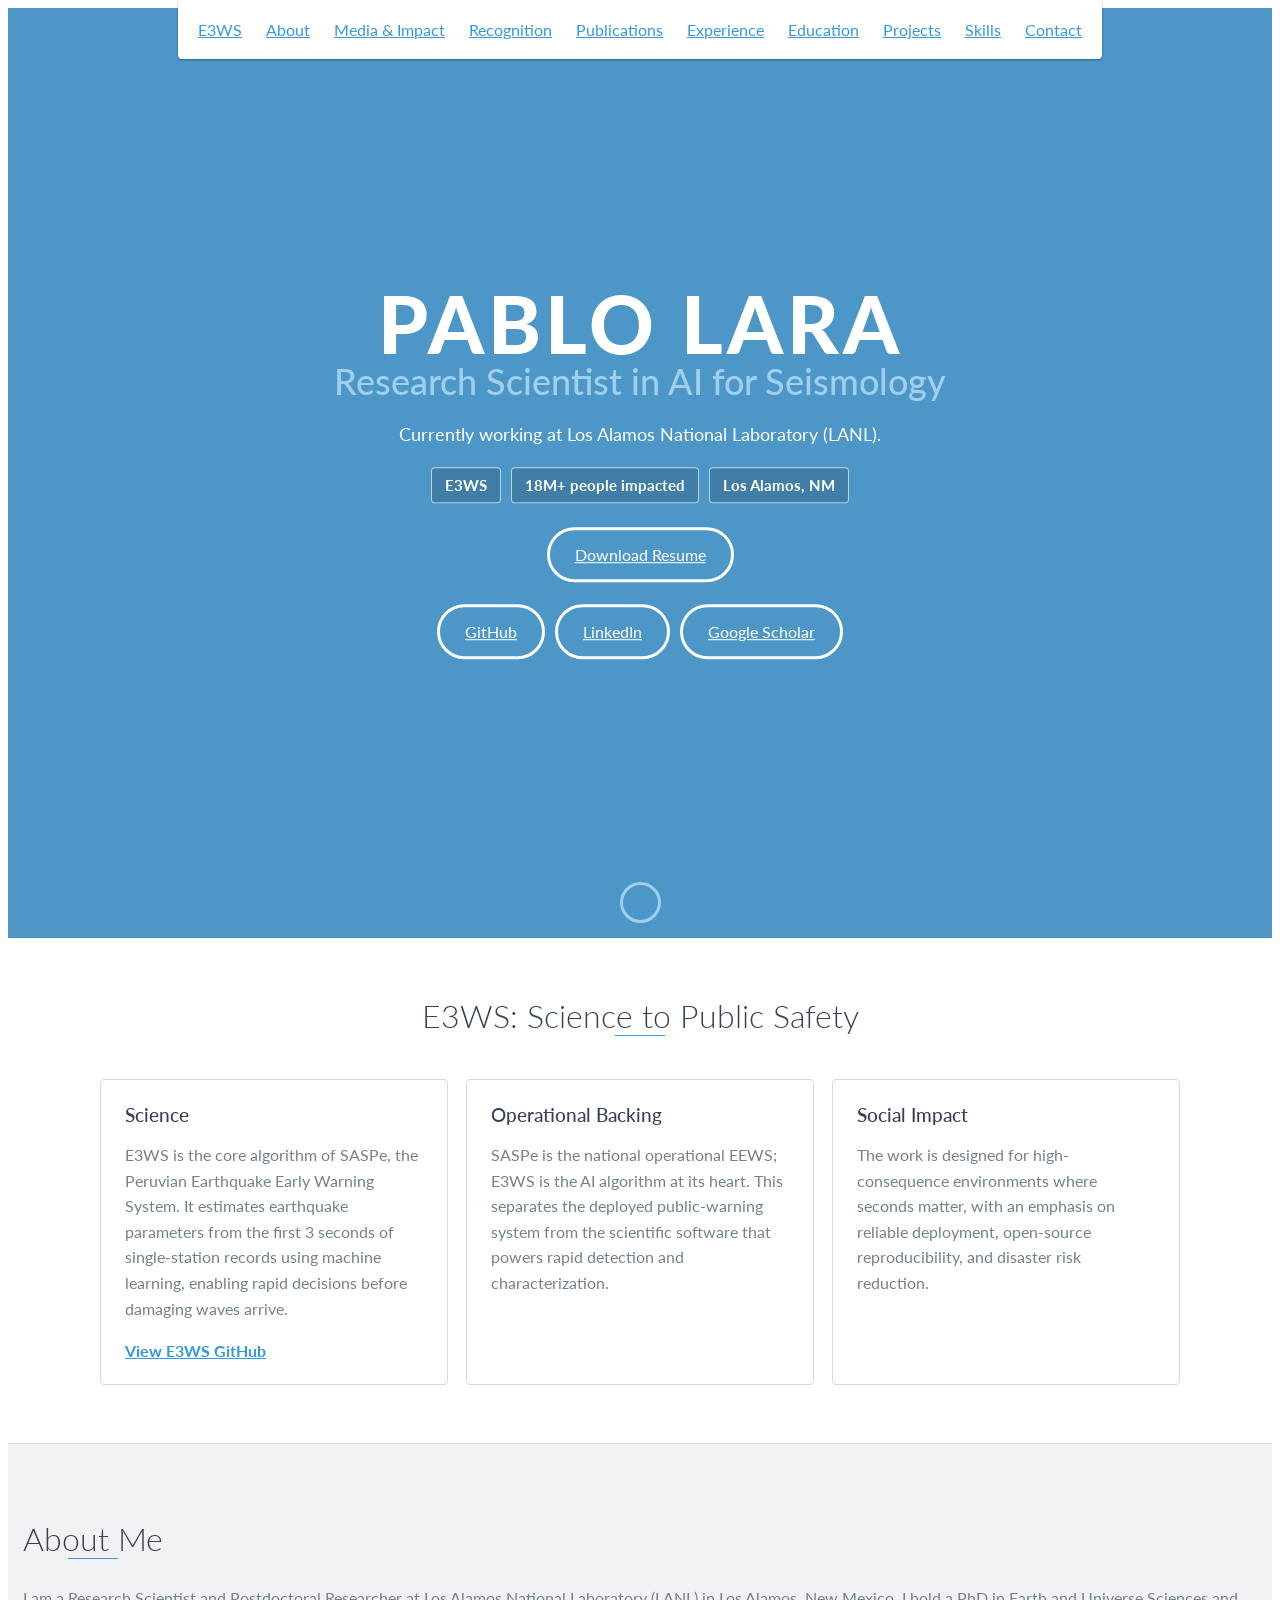
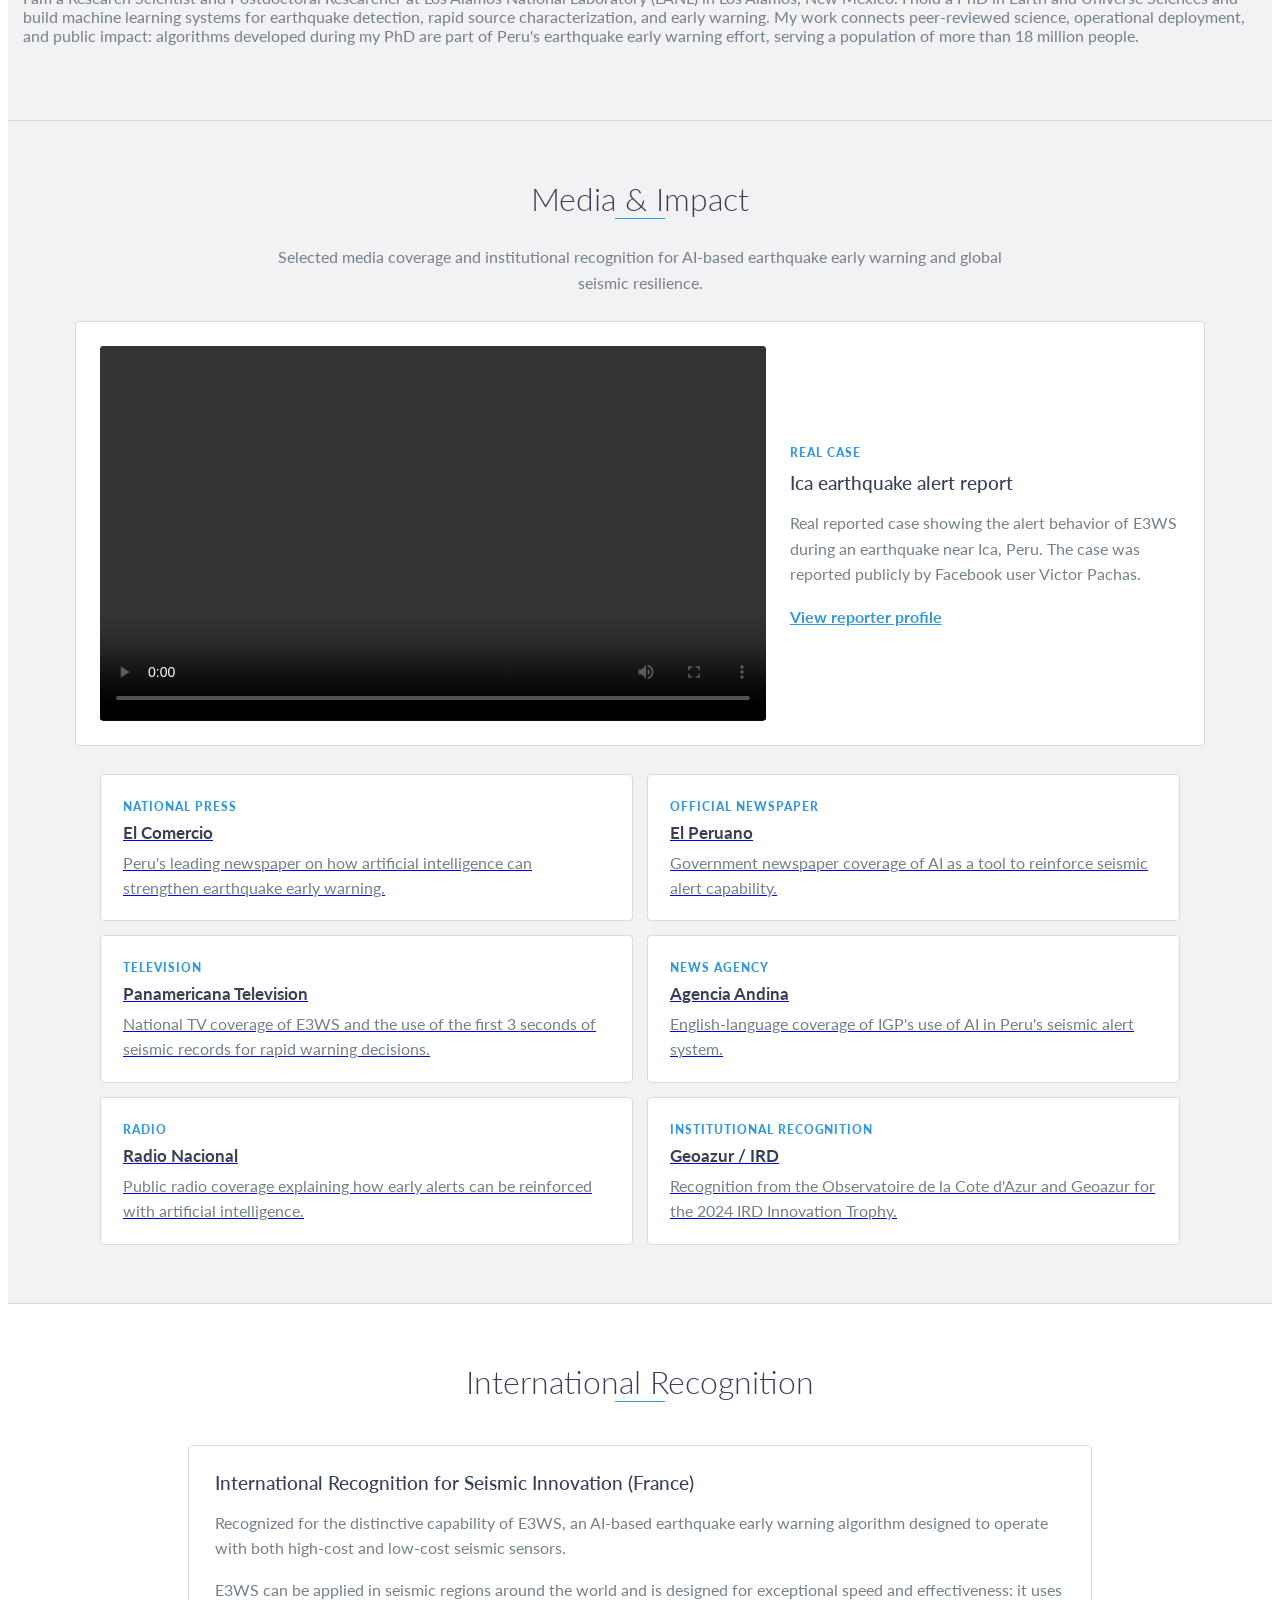
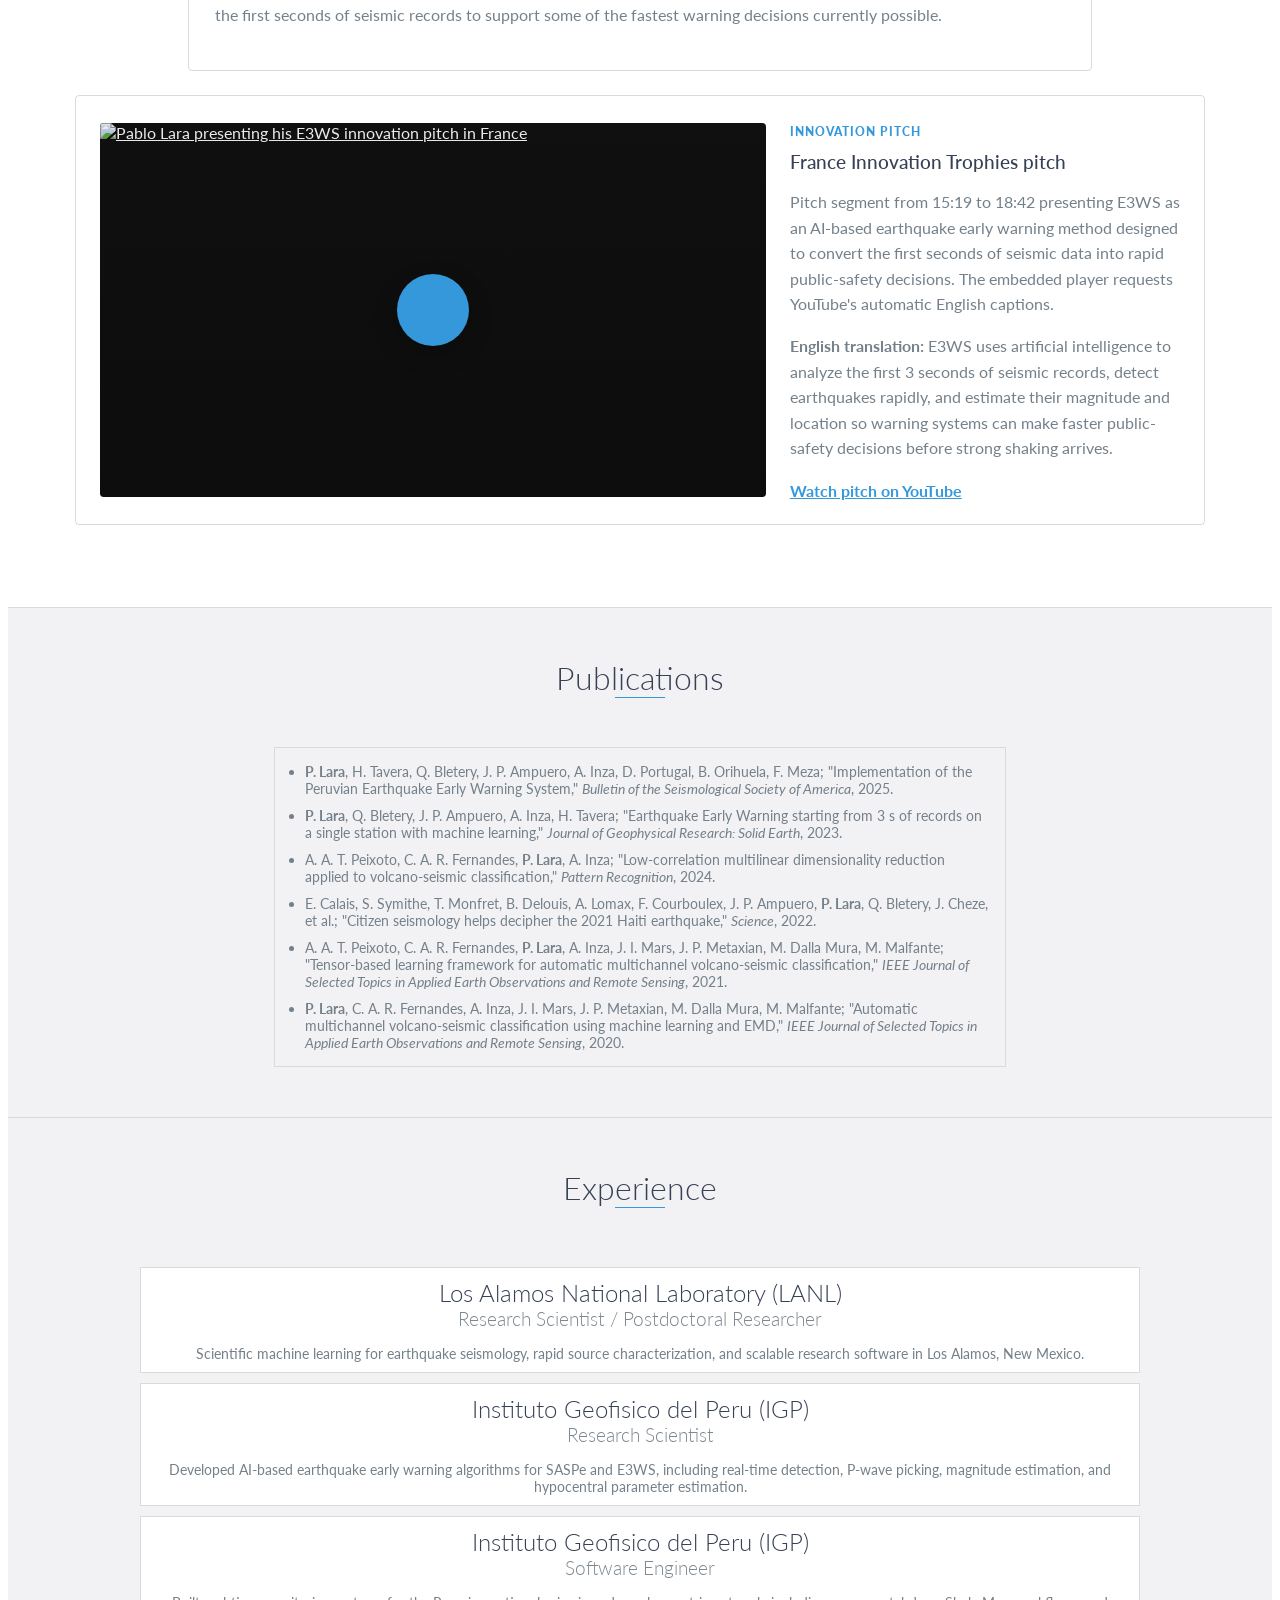
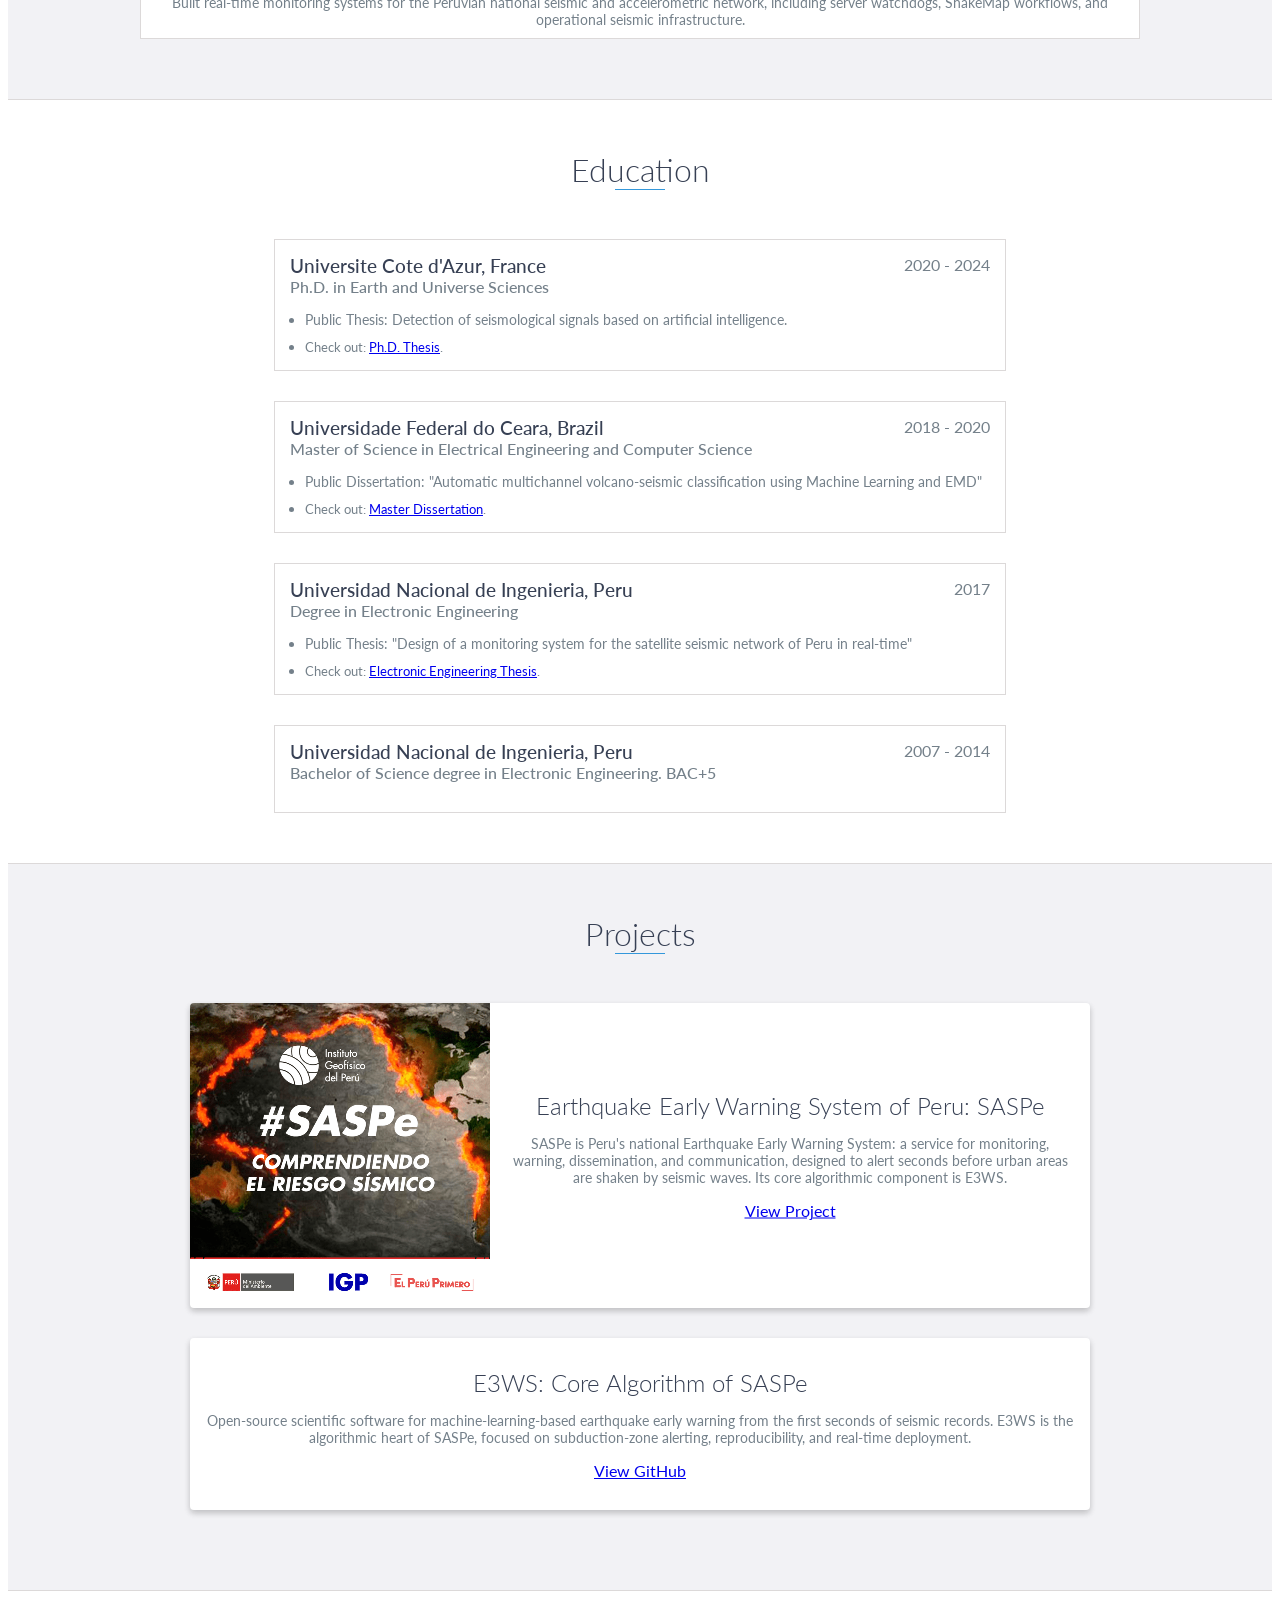
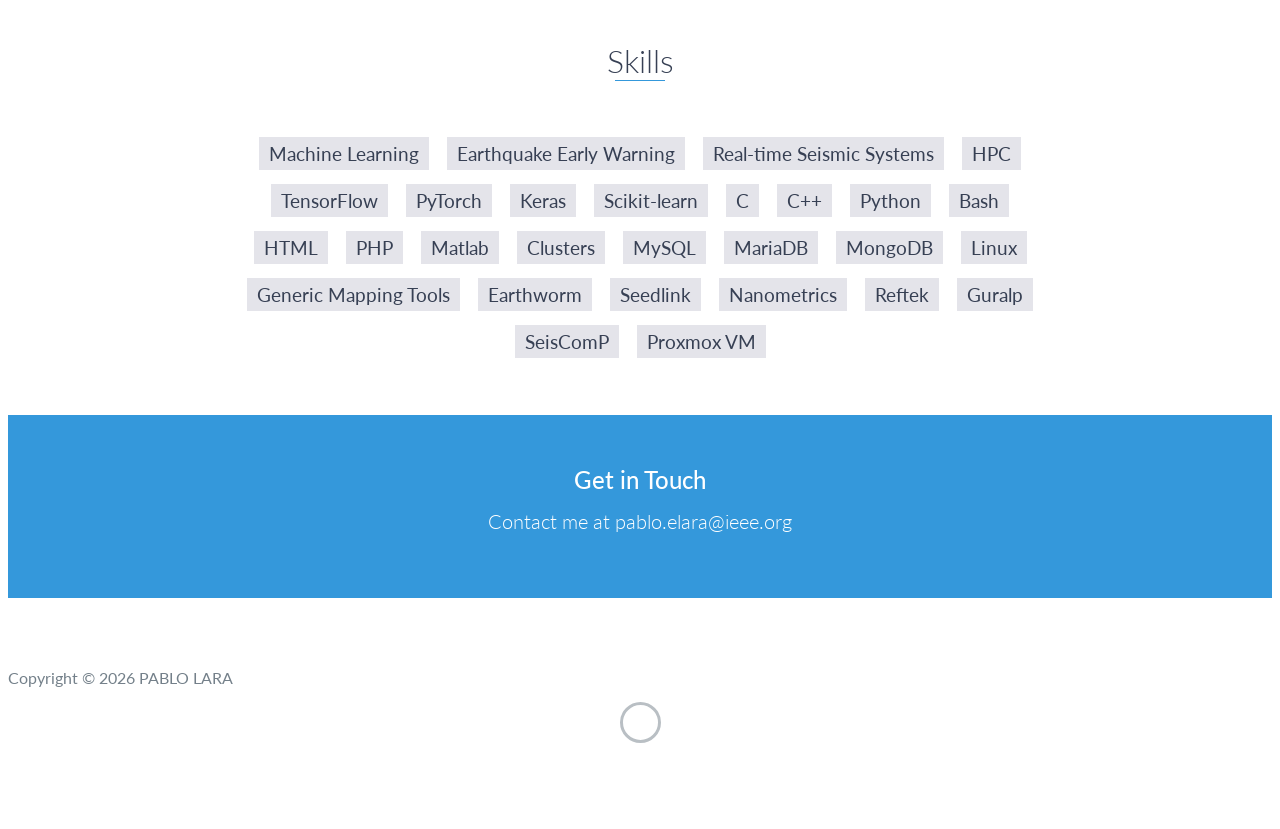
==== commit dfff7015: "Update portfolio E3WS media and CV" ====
--- a/index.html
+++ b/index.html
@@ -5,9 +5,9 @@
     <meta charset="utf-8">
     <meta http-equiv="X-UA-Compatible" content="IE=edge">
     <meta name="viewport" content="width=device-width, initial-scale=1">
-    <title>Pablo Lara website</title>
-	<link rel="shortcut icon" href="favicon.ico" type="image/x-icon">
-	<link rel="icon" href="favicon.ico" type="image/x-icon">
+    <title>Pablo Lara | Research Scientist in AI for Seismology</title>
+    <link rel="shortcut icon" href="favicon.ico" type="image/x-icon">
+    <link rel="icon" href="favicon.ico" type="image/x-icon">
     <link href="https://fonts.googleapis.com/css?family=Lato:300,400,700,900" rel="stylesheet">
     <link rel="stylesheet" href="libs/font-awesome/css/font-awesome.min.css">
     <link href="css/bootstrap.min.css" rel="stylesheet">
@@ -18,70 +18,72 @@
     <div id="mobile-menu-open" class="shadow-large">
         <i class="fa fa-bars" aria-hidden="true"></i>
     </div>
-    <!-- End #mobile-menu-toggle -->
+
     <header>
         <div id="mobile-menu-close">
             <span>Close</span> <i class="fa fa-times" aria-hidden="true"></i>
         </div>
         <ul id="menu" class="shadow">
-            <li>
-                <a href="#about">About</a>
-            </li>
-            <li>
-                <a href="#publication">Publications</a>
-            </li>		
-            <li>
-                <a href="#experience">Experience</a>
-            </li>
-            <li>
-                <a href="#education">Education</a>
-            </li>
-            <li>
-                <a href="#projects">Projects</a>
-            </li>
-            <li>
-                <a href="#skills">Skills</a>
-            </li>
-            <li>
-                <a href="#contact">Contact</a>
-            </li>		
+            <li><a href="#e3ws">E3WS</a></li>
+            <li><a href="#about">About</a></li>
+            <li><a href="#press">Media &amp; Impact</a></li>
+            <li><a href="#recognition">Recognition</a></li>
+            <li><a href="#publication">Publications</a></li>
+            <li><a href="#experience">Experience</a></li>
+            <li><a href="#education">Education</a></li>
+            <li><a href="#projects">Projects</a></li>
+            <li><a href="#skills">Skills</a></li>
+            <li><a href="#contact">Contact</a></li>
         </ul>
     </header>
-    <!-- End header -->
 
     <div id="lead">
         <div id="lead-content">
             <h1>Pablo Lara</h1>
-            <h2>Research scientist in Artificial Intelligence applied to Seismology</h2>
-            <a href="CV/CV_PabloLara.pdf" class="btn-rounded-white" download="PabloLara_CV.pdf">Download Resume</a><br/><br/><br/><br/>
-	    <a href="https://twitter.com/PabloLaraSismo/" class="btn-rounded-white" target="_blank">Twitter</a>
-            <a href="https://www.instagram.com/pablolarasismo/" class="btn-rounded-white" target="_blank">Instagram</a>
-            <a href="https://github.com/PabloELara/" class="btn-rounded-white" target="_blank">Github</a>
-            <a href="https://www.linkedin.com/in/pablolarasismo/" class="btn-rounded-white" target="_blank">LinkedIn</a>
-	    <a href="https://scholar.google.com/citations?user=sBzMGwkAAAAJ" class="btn-rounded-white" target="_blank">Google</a>		
-	    <!--
-	    <a href="https://twitter.com/PabloLaraSismo/" class="btn-rounded-white" target="_blank"><i class="fa fa-twitter" aria-hidden="true"></i></a>
-            <a href="https://www.instagram.com/pablolarasismo/" class="btn-rounded-white" target="_blank"><i class="fa fa-instagram" aria-hidden="true"></i></a>
-            <a href="https://github.com/PabloELara/" class="btn-rounded-white" target="_blank"><i class="fa fa-github" aria-hidden="true"></i></a>
-            <a href="https://www.linkedin.com/in/pablolarasismo/" class="btn-rounded-white" target="_blank"><i class="fa fa-linkedin" aria-hidden="true"></i></a>
-            -->
-	</div>
-	    
-        <!-- End #lead-content -->
-
-        <div id="lead-overlay">
-	</div>
-	    
- 	    
+            <h2>Research Scientist in AI for Seismology</h2>
+            <p class="lead-summary">Currently working at Los Alamos National Laboratory (LANL).</p>
+            <div class="lead-proof">
+                <span>E3WS</span>
+                <span>18M+ people impacted</span>
+                <span>Los Alamos, NM</span>
+            </div>
+            <a href="CV/Pablo_Lara_CV_2026_v3.pdf" class="btn-rounded-white" download="Pablo_Lara_CV_2026_v3.pdf">Download Resume</a>
+            <div class="lead-links">
+                <a href="https://github.com/PabloELara/" class="btn-rounded-white" target="_blank" rel="noopener noreferrer">GitHub</a>
+                <a href="https://www.linkedin.com/in/pablolarasismo/" class="btn-rounded-white" target="_blank" rel="noopener noreferrer">LinkedIn</a>
+                <a href="https://scholar.google.com/citations?user=sBzMGwkAAAAJ" class="btn-rounded-white" target="_blank" rel="noopener noreferrer">Google Scholar</a>
+            </div>
+        </div>
+
+        <div id="lead-overlay"></div>
 
         <div id="lead-down">
             <span>
                 <i class="fa fa-chevron-down" aria-hidden="true"></i>
             </span>
         </div>
-        <!-- End #lead-down -->
-    </div>
-    <!-- End #lead -->
+    </div>
+
+    <div id="e3ws" class="validation-section">
+        <h2 class="heading">E3WS: Science to Public Safety</h2>
+        <div class="container">
+            <div class="validation-grid">
+                <div class="validation-card">
+                    <h3>Science</h3>
+                    <p>E3WS is the core algorithm of SASPe, the Peruvian Earthquake Early Warning System. It estimates earthquake parameters from the first 3 seconds of single-station records using machine learning, enabling rapid decisions before damaging waves arrive.</p>
+                    <a href="https://github.com/PabloELara/E3WS" target="_blank" rel="noopener noreferrer">View E3WS GitHub</a>
+                </div>
+                <div class="validation-card">
+                    <h3>Operational Backing</h3>
+                    <p>SASPe is the national operational EEWS; E3WS is the AI algorithm at its heart. This separates the deployed public-warning system from the scientific software that powers rapid detection and characterization.</p>
+                </div>
+                <div class="validation-card">
+                    <h3>Social Impact</h3>
+                    <p>The work is designed for high-consequence environments where seconds matter, with an emphasis on reliable deployment, open-source reproducibility, and disaster risk reduction.</p>
+                </div>
+            </div>
+        </div>
+    </div>
 
     <div id="about" style="background-color:#f2f2f5">
         <div class="container">
@@ -91,125 +93,177 @@
                 </div>
                 <div class="col-md-8">
                     <p>
-			I hold a PhD in Earth and Universe Sciences. During my PhD, I developed Machine Learning tools for the detection and rapid characterization of earthquake sources, which have been implemented in the earthquake early warning system of Peru, benefiting over 18 million people. I am now enrolled in a postdoctoral position in earthquake seismology at Los Alamos National Laboratory (LANL), where I aim to expand my research while continuing to focus on the development of Machine Learning algorithms.
+                        I am a Research Scientist and Postdoctoral Researcher at Los Alamos National Laboratory (LANL) in Los Alamos, New Mexico. I hold a PhD in Earth and Universe Sciences and build machine learning systems for earthquake detection, rapid source characterization, and early warning. My work connects peer-reviewed science, operational deployment, and public impact: algorithms developed during my PhD are part of Peru's earthquake early warning effort, serving a population of more than 18 million people.
                     </p>
                 </div>
             </div>
         </div>
     </div>
-    <!-- End #about -->
-	
+
+    <div id="press" class="background-alt validation-section">
+        <h2 class="heading">Media &amp; Impact</h2>
+        <div class="container">
+            <p class="media-intro">Selected media coverage and institutional recognition for AI-based earthquake early warning and global seismic resilience.</p>
+            <div class="press-video real-case-video">
+                <div class="video-frame">
+                    <video controls preload="metadata">
+                        <source src="E3WS/video/ica-earthquake-demo.mp4" type="video/mp4">
+                        Your browser does not support the video tag.
+                    </video>
+                </div>
+                <div class="press-video-copy">
+                    <span>Real Case</span>
+                    <h3>Ica earthquake alert report</h3>
+                    <p>Real reported case showing the alert behavior of E3WS during an earthquake near Ica, Peru. The case was reported publicly by Facebook user Victor Pachas.</p>
+                    <a href="https://www.facebook.com/victor.h.pachas" target="_blank" rel="noopener noreferrer">View reporter profile</a>
+                </div>
+            </div>
+            <div class="media-list">
+                <a class="media-link" href="https://elcomercio.pe/tecnologia/inteligencia-artificial/como-la-inteligencia-artificial-puede-fortalecer-la-alerta-de-sismos-en-el-peru-ia-google-latinoamerica-noticia/" target="_blank" rel="noopener noreferrer">
+                    <span>National Press</span>
+                    <strong>El Comercio</strong>
+                    <p>Peru's leading newspaper on how artificial intelligence can strengthen earthquake early warning.</p>
+                </a>
+                <a class="media-link" href="https://elperuano.pe/noticia/229140-alerta-temprana-de-sismos-se-fortalecera-gracias-a-la-inteligencia-artificial" target="_blank" rel="noopener noreferrer">
+                    <span>Official Newspaper</span>
+                    <strong>El Peruano</strong>
+                    <p>Government newspaper coverage of AI as a tool to reinforce seismic alert capability.</p>
+                </a>
+                <a class="media-link" href="https://panamericana.pe/tecnologia/397475-igp-fortalecen-alerta-temprana-sismos-inteligencia-artificial" target="_blank" rel="noopener noreferrer">
+                    <span>Television</span>
+                    <strong>Panamericana Television</strong>
+                    <p>National TV coverage of E3WS and the use of the first 3 seconds of seismic records for rapid warning decisions.</p>
+                </a>
+                <a class="media-link" href="https://andina.pe/ingles/noticia-igp-utilizara-inteligencia-artificial-sistema-alerta-sismica-peruano-891027.aspx" target="_blank" rel="noopener noreferrer">
+                    <span>News Agency</span>
+                    <strong>Agencia Andina</strong>
+                    <p>English-language coverage of IGP's use of AI in Peru's seismic alert system.</p>
+                </a>
+                <a class="media-link" href="https://radionacional.gob.pe/noticias/tecnologia/las-alertas-tempranas-de-sismos-se-reforzaran-gracias-a-la-inteligencia-artificial" target="_blank" rel="noopener noreferrer">
+                    <span>Radio</span>
+                    <strong>Radio Nacional</strong>
+                    <p>Public radio coverage explaining how early alerts can be reinforced with artificial intelligence.</p>
+                </a>
+                <a class="media-link" href="https://www.oca.eu/fr/acc-geoazur/5107-pablo-lara-trophee-de-linnovation-2024-de-lird" target="_blank" rel="noopener noreferrer">
+                    <span>Institutional Recognition</span>
+                    <strong>Geoazur / IRD</strong>
+                    <p>Recognition from the Observatoire de la Cote d'Azur and Geoazur for the 2024 IRD Innovation Trophy.</p>
+                </a>
+            </div>
+        </div>
+    </div>
+
+    <div id="recognition" class="validation-section">
+        <h2 class="heading">International Recognition</h2>
+        <div class="recognition-block">
+            <h3>International Recognition for Seismic Innovation (France)</h3>
+            <p>Recognized for the distinctive capability of E3WS, an AI-based earthquake early warning algorithm designed to operate with both high-cost and low-cost seismic sensors.</p>
+            <p>E3WS can be applied in seismic regions around the world and is designed for exceptional speed and effectiveness: it uses the first seconds of seismic records to support some of the fastest warning decisions currently possible.</p>
+        </div>
+        <div class="press-video recognition-video">
+            <div class="video-frame">
+                <a class="video-link" href="https://www.youtube.com/watch?v=zIFwxF3sGUI&t=919s" data-youtube-id="zIFwxF3sGUI" data-youtube-start="919" data-youtube-end="1122" data-youtube-cc-lang="en" target="_blank" rel="noopener noreferrer" aria-label="Watch Pablo Lara innovation pitch in France on YouTube with English captions">
+                    <img src="images/press/france-innovation-pitch-1549.jpg" alt="Pablo Lara presenting his E3WS innovation pitch in France">
+                    <span class="video-play"><i class="fa fa-play" aria-hidden="true"></i></span>
+                </a>
+            </div>
+            <div class="press-video-copy">
+                <span>Innovation Pitch</span>
+                <h3>France Innovation Trophies pitch</h3>
+                <p>Pitch segment from 15:19 to 18:42 presenting E3WS as an AI-based earthquake early warning method designed to convert the first seconds of seismic data into rapid public-safety decisions. The embedded player requests YouTube's automatic English captions.</p>
+                <p><strong>English translation:</strong> E3WS uses artificial intelligence to analyze the first 3 seconds of seismic records, detect earthquakes rapidly, and estimate their magnitude and location so warning systems can make faster public-safety decisions before strong shaking arrives.</p>
+                <a href="https://www.youtube.com/watch?v=zIFwxF3sGUI&t=919s" target="_blank" rel="noopener noreferrer">Watch pitch on YouTube</a>
+            </div>
+        </div>
+    </div>
+
     <div id="publication" style="background-color:#f2f2f5">
         <h2 class="heading" style="text-align: center">Publications</h2>
         <div class="education-block">
-	<ul>
-		<li>
-		    <b>P. Lara</b>, H. Tavera, Q. Bletery, J. P. Ampuero, A. Inza, D. Portugal, B. Orihuela, F. Meza; "Implementation of the Peruvian Earthquake Early Warning System," <i>Bulletin of the Seismological Society of America</i>, 2024.
-		</li>
-		<li>
-		    A. A. T. Peixoto, C. A. R. Fernandes, <b>P. Lara</b>, A. Inza; "Low-correlation multilinear dimensionality reduction applied to volcano-seismic classification," <i>Pattern Recognition</i>, 2024.
-		</li>
-		<li>
-		    <b>P. Lara</b>, Q. Bletery, J. P. Ampuero, A. Inza, H. Tavera; "Earthquake Early Warning starting from 3 s of records on a single station with machine learning," <i>Journal of Geophysical Research: Solid Earth</i>, 2023.
-		</li>
-		<li>
-		    E. Calais, S. Symithe, T. Monfret, B. Delouis, A. Lomax, F. Courboulex, J. P. Ampuero, <b>P. Lara</b>, Q. Bletery, J. Chèze, et al.; "Citizen seismology helps decipher the 2021 Haiti earthquake," <i>Science</i>, 2022.
-		</li>
-		<li>
-		    A. A. T. Peixoto, C. A. R. Fernandes, <b>P. Lara</b>, A. Inza, J. I. Mars, J. P. Metaxian, M. Dalla Mura, M. Malfante; "Tensor-based learning framework for automatic multichannel volcano-seismic classification," <i>IEEE Journal of Selected Topics in Applied Earth Observations and Remote Sensing</i>, 2021.
-		</li>
-		<li>
-		    <b>P. Lara</b>, C. A. R. Fernandes, A. Inza, J. I. Mars, J. P. Metaxian, M. Dalla Mura, M. Malfante; "Automatic multichannel volcano-seismic classification using machine learning and EMD," <i>IEEE Journal of Selected Topics in Applied Earth Observations and Remote Sensing</i>, 2020.
-		</li>
-	</ul>
-        </div>
-        <!-- End .education-block -->
-     </div>
-    <!-- End #publications -->	
+            <ul>
+                <li>
+                    <b>P. Lara</b>, H. Tavera, Q. Bletery, J. P. Ampuero, A. Inza, D. Portugal, B. Orihuela, F. Meza; "Implementation of the Peruvian Earthquake Early Warning System," <i>Bulletin of the Seismological Society of America</i>, 2025.
+                </li>
+                <li>
+                    <b>P. Lara</b>, Q. Bletery, J. P. Ampuero, A. Inza, H. Tavera; "Earthquake Early Warning starting from 3 s of records on a single station with machine learning," <i>Journal of Geophysical Research: Solid Earth</i>, 2023.
+                </li>
+                <li>
+                    A. A. T. Peixoto, C. A. R. Fernandes, <b>P. Lara</b>, A. Inza; "Low-correlation multilinear dimensionality reduction applied to volcano-seismic classification," <i>Pattern Recognition</i>, 2024.
+                </li>
+                <li>
+                    E. Calais, S. Symithe, T. Monfret, B. Delouis, A. Lomax, F. Courboulex, J. P. Ampuero, <b>P. Lara</b>, Q. Bletery, J. Cheze, et al.; "Citizen seismology helps decipher the 2021 Haiti earthquake," <i>Science</i>, 2022.
+                </li>
+                <li>
+                    A. A. T. Peixoto, C. A. R. Fernandes, <b>P. Lara</b>, A. Inza, J. I. Mars, J. P. Metaxian, M. Dalla Mura, M. Malfante; "Tensor-based learning framework for automatic multichannel volcano-seismic classification," <i>IEEE Journal of Selected Topics in Applied Earth Observations and Remote Sensing</i>, 2021.
+                </li>
+                <li>
+                    <b>P. Lara</b>, C. A. R. Fernandes, A. Inza, J. I. Mars, J. P. Metaxian, M. Dalla Mura, M. Malfante; "Automatic multichannel volcano-seismic classification using machine learning and EMD," <i>IEEE Journal of Selected Topics in Applied Earth Observations and Remote Sensing</i>, 2020.
+                </li>
+            </ul>
+        </div>
+    </div>
+
+    <div id="experience" class="background-alt">
+        <h2 class="heading">Experience</h2>
+        <div id="experience-timeline">
+            <div data-date="Jan. 2025 - Present">
+                <h3>Los Alamos National Laboratory (LANL)</h3>
+                <h4>Research Scientist / Postdoctoral Researcher</h4>
+                <p>Scientific machine learning for earthquake seismology, rapid source characterization, and scalable research software in Los Alamos, New Mexico.</p>
+            </div>
+
+            <div data-date="Mar. 2020 - Dec. 2024">
+                <h3>Instituto Geofisico del Peru (IGP)</h3>
+                <h4>Research Scientist</h4>
+                <p>Developed AI-based earthquake early warning algorithms for SASPe and E3WS, including real-time detection, P-wave picking, magnitude estimation, and hypocentral parameter estimation.</p>
+            </div>
+
+            <div data-date="Oct. 2014 - Nov. 2017">
+                <h3>Instituto Geofisico del Peru (IGP)</h3>
+                <h4>Software Engineer</h4>
+                <p>Built real-time monitoring systems for the Peruvian national seismic and accelerometric network, including server watchdogs, ShakeMap workflows, and operational seismic infrastructure.</p>
+            </div>
+        </div>
+    </div>
 
     <div id="education">
         <h2 class="heading">Education</h2>
         <div class="education-block">
-            <h3>Université Côte d'Azur, France</h3>
+            <h3>Universite Cote d'Azur, France</h3>
             <span class="education-date">2020 - 2024</span>
             <h4>Ph.D. in Earth and Universe Sciences</h4>
             <ul>
-                <li>
-                    Public Thesis: Detection of seismological signals based on artificial intelligence.
-                </li>
-                <li>
-                    <p>Check out: <a href="https://theses.fr/s314147" target="_blank" rel="noopener noreferrer">Ph.D. Thesis</a>.</p>
-                </li>
+                <li>Public Thesis: Detection of seismological signals based on artificial intelligence.</li>
+                <li><p>Check out: <a href="https://theses.fr/s314147" target="_blank" rel="noopener noreferrer">Ph.D. Thesis</a>.</p></li>
             </ul>
         </div>
-        <!-- End .education-block -->
-
-        <div class="education-block">
-            <h3>Universidade Federal do Ceará, Brazil</h3>
+
+        <div class="education-block">
+            <h3>Universidade Federal do Ceara, Brazil</h3>
             <span class="education-date">2018 - 2020</span>
             <h4>Master of Science in Electrical Engineering and Computer Science</h4>
             <ul>
-                <li>
-                    Public Dissertation: "Automatic multichannel volcano-seismic classification using Machine Learning and EMD"
-                </li>
-                <li>
-                    <p>Check out: <a href="http://www.repositorio.ufc.br/handle/riufc/51894" target="_blank" rel="noopener noreferrer">Master Dissertation</a>.</p>
-                </li>
+                <li>Public Dissertation: "Automatic multichannel volcano-seismic classification using Machine Learning and EMD"</li>
+                <li><p>Check out: <a href="http://www.repositorio.ufc.br/handle/riufc/51894" target="_blank" rel="noopener noreferrer">Master Dissertation</a>.</p></li>
             </ul>
         </div>
-	    
+
         <div class="education-block">
             <h3>Universidad Nacional de Ingenieria, Peru</h3>
             <span class="education-date">2017</span>
             <h4>Degree in Electronic Engineering</h4>
-           <ul>
-                <li>
-                    Public Thesis: "Design of a monitoring system for the satellite seismic network of Peru in real-time"
-                </li>
-                <li>
-                    <p>Check out: <a href="http://hdl.handle.net/20.500.14076/13260" target="_blank" rel="noopener noreferrer">Electronic Engineering Thesis</a>.</p>
-                </li>
-            </ul>	
-        </div>		    
-	    
+            <ul>
+                <li>Public Thesis: "Design of a monitoring system for the satellite seismic network of Peru in real-time"</li>
+                <li><p>Check out: <a href="http://hdl.handle.net/20.500.14076/13260" target="_blank" rel="noopener noreferrer">Electronic Engineering Thesis</a>.</p></li>
+            </ul>
+        </div>
+
         <div class="education-block">
             <h3>Universidad Nacional de Ingenieria, Peru</h3>
             <span class="education-date">2007 - 2014</span>
             <h4>Bachelor of Science degree in Electronic Engineering. BAC+5</h4>
-        </div>	    
-        <!-- End .education-block -->
-    </div>
-    <!-- End #education -->
-
-    <div id="experience" class="background-alt">
-        <h2 class="heading">Experience</h2>
-        <div id="experience-timeline">
-            <div data-date="Mar. 2020 - Dec. 2024">
-                <h3>Instituto Geofísico del Perú (IGP)</h3>
-                <h4>Research Scientist</h4>
-		<!--
-                <p>
-		    Design the Earhquake Early Warning System for the Seismic Alert System of Peru (SASPe) project based on artificial intelligence and 3s of P-wave, which detects earthquakes, pick the P-phase, estimates magnitudes and hypocentral parameters in real-time.
-                </p>
-		-->
-            </div>
-
-
-            <div data-date="Oct. 2014 - Nov. 2017">
-                <h3>Instituto Geofísico del Perú (IGP)</h3>
-                <h4>Software Engineer</h4>
-		<!--
-                <p>
-                    Design a real-time monitoring system for the Peruvian National Seismic and Accelerometric Network.
-		    Design ShakeMaps in real time.
-	            Background noise analysis of the national seismic network.
-		    Design a monitoring system for the national seismic network servers (WatchDogs).
-                </p>
-		-->
-            </div>
-        </div>
-    </div>
-    <!-- End #experience -->	
+        </div>
+    </div>
 
     <div id="projects" class="background-alt">
         <h2 class="heading">Projects</h2>
@@ -217,28 +271,34 @@
             <div class="row">
                 <div class="project shadow-large">
                     <div class="project-image">
-                        <img src="images/SASPe_01.png"/>
+                        <img src="images/SASPe_01.png" alt="SASPe earthquake early warning system">
                     </div>
-                    <!-- End .project-image -->
                     <div class="project-info">
-                        <h3>Earthquake Early Warning System of Peru: SASPe (Sistema de Alerta Sismico Peruano)</h3>
-                        <p>
-                            The Peruvian Earthquake Early Warning System (SASPe), is a service for the generation of information, monitoring, warning, dissemination and communication, whose objective is to alert, seconds in advance, the moment in which the urban area will be shaken by seismic waves.
-                        </p>
+                        <h3>Earthquake Early Warning System of Peru: SASPe</h3>
+                        <p>SASPe is Peru's national Earthquake Early Warning System: a service for monitoring, warning, dissemination, and communication, designed to alert seconds before urban areas are shaken by seismic waves. Its core algorithmic component is E3WS.</p>
                         <a href="https://www.igp.gob.pe/servicios/saspe/" target="_blank">View Project</a>
                     </div>
-                    <!-- End .project-info -->
-                </div>
-                <!-- End .project -->
-
-            </div>
-        </div>
-    </div>
-    <!-- End #projects -->
+                </div>
+
+                <div class="project shadow-large no-image">
+                    <div class="project-info">
+                        <h3>E3WS: Core Algorithm of SASPe</h3>
+                        <p>Open-source scientific software for machine-learning-based earthquake early warning from the first seconds of seismic records. E3WS is the algorithmic heart of SASPe, focused on subduction-zone alerting, reproducibility, and real-time deployment.</p>
+                        <a href="https://github.com/PabloELara/E3WS" target="_blank" rel="noopener noreferrer">View GitHub</a>
+                    </div>
+                </div>
+
+            </div>
+        </div>
+    </div>
 
     <div id="skills">
         <h2 class="heading">Skills</h2>
         <ul>
+            <li>Machine Learning</li>
+            <li>Earthquake Early Warning</li>
+            <li>Real-time Seismic Systems</li>
+            <li>HPC</li>
             <li>TensorFlow</li>
             <li>PyTorch</li>
             <li>Keras</li>
@@ -247,52 +307,35 @@
             <li>C++</li>
             <li>Python</li>
             <li>Bash</li>
-            <li>C-Bash</li>
             <li>HTML</li>
             <li>PHP</li>
             <li>Matlab</li>
             <li>Clusters</li>
-            <li>SuperComputers</li>
             <li>MySQL</li>
             <li>MariaDB</li>
             <li>MongoDB</li>
             <li>Linux</li>
-            <li>GMT</li>
+            <li>Generic Mapping Tools</li>
             <li>Earthworm</li>
-	    <li>Seedlink</li>
-	    <li>Nanometrics</li>
-	    <li>Reftek</li>
-	    <li>Guralp</li>
-	    <li>Seiscomp</li>
-	    <li>Proxmox VM</li>	
+            <li>Seedlink</li>
+            <li>Nanometrics</li>
+            <li>Reftek</li>
+            <li>Guralp</li>
+            <li>SeisComP</li>
+            <li>Proxmox VM</li>
         </ul>
     </div>
-    <!-- End #skills -->
 
     <div id="contact">
         <h2>Get in Touch</h2>
-	<h2>Contact me at pablo.elara@ieee.org</h2>   
-	<!--    
-        <div id="contact-form">
-            <form method="POST" action="https://formspree.io/pablo.elara@ieee.org">
-                <input type="hidden" name="_subject" value="Contact request from personal website" />
-                <input type="email" name="_replyto" placeholder="Your email" required>
-                <textarea name="message" placeholder="Your message" required></textarea>
-                <button type="submit">Send</button>
-            </form>
-        </div>
-	-->
-        <!-- End #contact-form -->
-    </div>
-    <!-- End #contact -->
+        <h2>Contact me at pablo.elara@ieee.org</h2>
+    </div>
 
     <footer>
         <div class="container">
             <div class="row">
                 <div class="col-sm-5 copyright">
-                    <p>
-                        Copyright &copy; <span id="current-year">2025</span> PABLO LARA
-                    </p>
+                    <p>Copyright &copy; <span id="current-year">2026</span> PABLO LARA</p>
                 </div>
                 <div class="col-sm-2 top">
                     <span id="to-top">
@@ -301,36 +344,14 @@
                 </div>
                 <div class="col-sm-5 social">
                     <ul>
-                        <li>
-                            <a href="https://twitter.com/PabloLaraSismo/" target="_blank"><i class="fa fa-twitter" aria-hidden="true"></i></a>
-                        </li>
-                        <li>
-                            <a href="https://www.instagram.com/pablolarasismo/" target="_blank"><i class="fa fa-instagram" aria-hidden="true"></i></a>
-                        </li>			    
-                        <li>
-                            <a href="https://github.com/PabloELara/" target="_blank"><i class="fa fa-github" aria-hidden="true"></i></a>
-                        </li>
-                        <li>
-                            <a href="https://www.linkedin.com/in/pablolarasismo/" target="_blank"><i class="fa fa-linkedin" aria-hidden="true"></i></a>
-                        </li>
-<!-- 			    
-                        <li>
-                            <a href="https://stackoverflow.com/" target="_blank"><i class="fa fa-stack-overflow" aria-hidden="true"></i></a>
-                        </li>			    
-                        <li>
-                            <a href="https://www.facebook.com/" target="_blank"><i class="fa fa-facebook" aria-hidden="true"></i></a>
-                        </li>		    
-                        <li>
-                            <a href="https://plus.google.com/" target="_blank"><i class="fa fa-google-plus" aria-hidden="true"></i></a>
-                        </li>
--->
-			    
+                        <li><a href="https://github.com/PabloELara/" target="_blank" rel="noopener noreferrer" aria-label="GitHub"><i class="fa fa-github" aria-hidden="true"></i></a></li>
+                        <li><a href="https://www.linkedin.com/in/pablolarasismo/" target="_blank" rel="noopener noreferrer" aria-label="LinkedIn"><i class="fa fa-linkedin" aria-hidden="true"></i></a></li>
+                        <li><a href="https://scholar.google.com/citations?user=sBzMGwkAAAAJ" target="_blank" rel="noopener noreferrer" aria-label="Google Scholar"><i class="fa fa-graduation-cap" aria-hidden="true"></i></a></li>
                     </ul>
                 </div>
             </div>
         </div>
     </footer>
-    <!-- End footer -->
 
     <script src="https://ajax.googleapis.com/ajax/libs/jquery/1.12.4/jquery.min.js"></script>
     <script src="js/scripts.min.js"></script>
--- a/css/styles.css
+++ b/css/styles.css
@@ -10,3 +10,9 @@
     that don't come from third party libraries. This file gets compiled using
     Gulp and send to the /css folder which is then loaded on the page. 
 */body{font-family:'Lato', sans-serif;font-size:16px}body.active{overflow:hidden;z-index:-1}.no-js #experience-timeline>div{background:#fff;padding:10px;margin-bottom:10px;border:1px solid #dcd9d9}.no-js #experience-timeline>div h3{font-size:1.5em;font-weight:300;color:#374054;display:inline-block;margin:0}.no-js #experience-timeline>div h4{font-size:1.2em;font-weight:300;color:#7e8890;margin:0 0 15px 0}.no-js #experience-timeline>div p{color:#74808a;font-size:0.9em;margin:0}.no-js #experience-timeline:before,.no-js #experience-timeline:after{content:none}@keyframes dropHeader{0%{transform:translateY(-100%)}100%{transform:translateY(0)}}header{position:absolute;top:0;left:0;right:0;text-align:center;z-index:10;animation-name:dropHeader;animation-iteration-count:1;animation-timing-function:ease;animation-duration:0.75s}header ul{display:inline-block;background:#fff;text-align:center;padding:10px;margin:0;border-bottom-right-radius:4px;border-bottom-left-radius:4px}header li{display:inline-block}header a{display:block;color:#3498db;padding:10px}header a:hover{color:#217dbb;text-decoration:none;background:#eee;border-radius:4px}header a:focus{color:#3498db;text-decoration:none}header.active{display:block}header.sticky{position:fixed;z-index:999}#menu.active{display:block}#mobile-menu-open{display:none;cursor:pointer;position:fixed;right:15px;top:10px;color:#3498db;font-size:1.5em;z-index:20;padding:0 7px;border-radius:4px;background:#fff}#mobile-menu-close{display:none;text-align:right;width:100%;background:#fff;font-size:1.5em;padding-right:15px;padding-top:10px;cursor:pointer;color:#3498db}#mobile-menu-close span{font-size:0.5em;text-transform:uppercase}#mobile-menu-close i{vertical-align:middle}footer{padding:50px 0}.copyright{padding-top:20px}.copyright p{margin:0;color:#74808a}.top{text-align:center}.top span{cursor:pointer;display:block;margin:15px auto 0 auto;width:35px;height:35px;border-radius:50%;border:3px solid #b9bfc4;text-align:center}.top i{color:#74808a}.social{text-align:right}.social ul{margin:5px 0 0 0;padding:0}.social li{display:inline-block;font-size:1.25em;list-style:none}.social a{display:block;color:#74808a;padding:10px}.social a:hover{color:#3498db}.btn-rounded-white{display:inline-block;color:#fff;padding:15px 25px;border:3px solid #fff;border-radius:30px;transition:.5s ease all}.btn-rounded-white:hover{color:#3498db;background:#fff;text-decoration:none}.shadow{box-shadow:0 1px 3px rgba(0,0,0,0.12),0 1px 2px rgba(0,0,0,0.24)}.shadow-large{box-shadow:0 3px 6px rgba(0,0,0,0.08),0 3px 6px rgba(0,0,0,0.15)}.heading{position:relative;display:inline-block;font-size:2em;font-weight:300;margin:0 0 30px 0}.heading:after{position:absolute;content:'';top:100%;height:1px;width:50px;left:0;right:0;margin:0 auto;background:#3498db}.background-alt{background:#f2f2f5}#lead{position:relative;height:100vh;min-height:500px;max-height:1080px;background:url(../images/lead-bg.jpg);background-size:cover;padding:15px;overflow:hidden}#lead-content{position:absolute;z-index:10;top:50%;left:50%;transform:translate(-50%, -50%);text-align:center}#lead-content h1,#lead-content h2{margin:0}#lead-content h1{color:#fff;font-weight:900;font-size:5em;text-transform:uppercase;letter-spacing:0.05em;line-height:0.9em}#lead-content h2{color:#a0cfee;font-weight:500;font-size:2.25em;margin-bottom:15px}#lead-overlay{position:absolute;height:100%;width:100%;top:0;right:0;bottom:0;left:0;background:rgba(33,125,187,0.8);z-index:1}#lead-down{position:absolute;left:0;right:0;width:100%;text-align:center;z-index:10;bottom:15px;color:#fff}#lead-down span{cursor:pointer;display:block;margin:0 auto;width:35px;height:35px;border-radius:50%;border:3px solid #a0cfee;text-align:center}#lead-down i{animation:pulsate 1.5s ease;animation-iteration-count:infinite;padding-top:5px}@keyframes pulsate{0%{transform:scale(1, 1)}50%{transform:scale(1.2, 1.2)}100%{transform:scale(1, 1)}}#about{padding:75px 15px;border-bottom:1px solid #dcd9d9}#about h2{color:#374054}#about p{color:#74808a;margin:0}#experience{padding:50px 15px;text-align:center;border-bottom:1px solid #dcd9d9}#experience h2{color:#374054}#experience-timeline{margin:30px auto 0 auto;position:relative;max-width:1000px}#experience-timeline:before{position:absolute;content:'';top:0;bottom:0;left:303px;right:auto;height:100%;width:3px;background:#3498db;z-index:0}#experience-timeline:after{position:absolute;content:'';width:3px;height:40px;background:#3498db;background:linear-gradient(to bottom, #3498db, rgba(52,152,219,0));top:100%;left:303px}.vtimeline-content{margin-left:350px;background:#fff;border:1px solid #e6e6e6;padding:15px;border-radius:3px;text-align:left}.vtimeline-content h3{font-size:1.5em;font-weight:300;color:#374054;display:inline-block;margin:0}.vtimeline-content h4{font-size:1.2em;font-weight:300;color:#7e8890;margin:0 0 15px 0}.vtimeline-content p{color:#74808a;font-size:0.9em;margin:0}.vtimeline-point{position:relative;display:block;vertical-align:top;margin-bottom:30px}.vtimeline-icon{position:relative;color:#fff;width:50px;height:50px;background:#3498db;border-radius:50%;float:left;z-index:99;margin-left:280px}.vtimeline-icon i{display:block;font-size:2em;margin-top:10px}.vtimeline-date{width:260px;text-align:right;position:absolute;left:0;top:10px;font-weight:300;color:#374054}#publication{padding:50px 15px 20px 15px;border-bottom:1px solid #dcd9d9;text-align:center}#publication h2{color:#374054;margin-bottom:50px}.publication-block{max-width:700px;margin:0 auto 30px auto;padding:15px;border:1px solid #dcd9d9;text-align:center}.publication-block h3{font-weight:500;float:left;margin:0;color:#374054}.publication-block span{color:#74808a;float:right}.publication-block h4{color:#74808a;clear:both;font-weight:500;margin:0 0 15px 0}.publication-block p,.publication-block ul{margin:0;color:#74808a;font-size:0.9em}.publication-block ul{padding:0 0 0 15px}#projects{padding:50px 15px;border-bottom:1px solid #dcd9d9;text-align:center}#education{padding:50px 15px 20px 15px;border-bottom:1px solid #dcd9d9;text-align:center}#education h2{color:#374054;margin-bottom:50px}.education-block{max-width:700px;margin:0 auto 30px auto;padding:15px;border:1px solid #dcd9d9;text-align:left}.education-block h3{font-weight:500;float:left;margin:0;color:#374054}.education-block span{color:#74808a;float:right}.education-block h4{color:#74808a;clear:both;font-weight:500;margin:0 0 15px 0}.education-block p,.education-block ul{margin:0;color:#74808a;font-size:0.9em}.education-block ul{padding:0 0 0 15px}#projects{padding:50px 15px;border-bottom:1px solid #dcd9d9;text-align:center}#projects h2{color:#374054;margin-bottom:50px}.project{position:relative;max-width:900px;margin:0 auto 30px auto;overflow:hidden;background:#fff;border-radius:4px}.project-image{float:left}.project-info{position:absolute;top:50%;transform:translateY(-50%);margin-left:300px;padding:15px}.project-info h3{font-size:1.5em;font-weight:300;color:#374054;margin:0 0 15px 0}.project-info p{color:#74808a;margin:0 0 15px 0;font-size:0.9em}.no-image .project-info{position:relative;margin:0;padding:30px 15px;transform:none}#more-projects{display:none}#skills{padding:50px 15px;text-align:center}#skills h2{color:#374054;margin-bottom:50px}#skills ul{display:block;margin:0 auto;padding:0;max-width:800px}#skills li{display:inline-block;margin:7px;padding:5px 10px;color:#374054;background:#e4e4ea;list-style:none;cursor:default;font-size:1.2em}#contact{padding:50px 15px;background:#3498db;text-align:center}#contact h2{margin:0 0 15px 0;color:#fff;font-weight:500}#contact-form{max-width:500px;margin:0 auto}#contact-form input,#contact-form textarea{display:block;width:100%;padding:10px;border-radius:4px;border:none;margin-bottom:10px;background:#1d6fa5;color:#fff;transition:.5s ease all}#contact-form input::-webkit-input-placeholder,#contact-form textarea::-webkit-input-placeholder{color:#fff}#contact-form input:-moz-placeholder,#contact-form textarea:-moz-placeholder{color:#fff;opacity:1}#contact-form input::-moz-placeholder,#contact-form textarea::-moz-placeholder{color:#fff;opacity:1}#contact-form input:-ms-input-placeholder,#contact-form textarea:-ms-input-placeholder{color:#fff}#contact-form input:focus,#contact-form textarea:focus{outline:none;background:#16527a}#contact-form textarea{height:150px;resize:none}#contact-form button{display:block;width:100%;background:#fff;border-radius:4px;padding:5px 10px;border:none;color:#3498db;font-weight:700;box-shadow:0 1px 3px rgba(0,0,0,0.12),0 1px 2px rgba(0,0,0,0.24);transition:.5s ease all}#contact-form button:hover{box-shadow:0 10px 20px rgba(0,0,0,0.19),0 6px 6px rgba(0,0,0,0.23)}.optional-section{padding:50px 15px;text-align:center;border-top:1px solid #dcd9d9}.optional-section h2{color:#374054}.optional-section-block{max-width:700px;margin:0 auto 30px auto;padding:15px;border:1px solid #dcd9d9;background:#fff;text-align:left}.optional-section-block h3{font-weight:500;margin:0 0 15px 0;color:#374054}.optional-section-block h4{color:#74808a;clear:both;font-weight:500;margin:0 0 15px 0}.optional-section-block p,.optional-section-block ul{margin:0 0 15px 0;color:#74808a;font-size:0.9em}.optional-section-block ul{padding:0 0 0 15px}@media only screen and (max-width: 750px){#experience-timeline:before,#experience-timeline:after{left:23px}.vtimeline-date{width:auto;text-align:left;position:relative;margin-bottom:15px;display:block;margin-left:70px}.vtimeline-icon{margin-left:0}.vtimeline-content{margin-left:70px}}@media only screen and (max-width: 992px){#lead{height:auto;min-height:auto;max-height:auto;padding:100px 15px}#lead-content{position:relative;transform:none;left:auto;top:auto}#lead-content h1{font-size:3em}#lead-content h2{font-size:1.75em}#about{text-align:center}#about p{text-align:left}}@media only screen and (max-width: 768px){header{position:fixed;display:none;z-index:999;animation:none;bottom:0;height:100%}#mobile-menu-open,#mobile-menu-close{display:block}#menu{height:100%;overflow-y:auto;box-shadow:none;border-radius:0;width:100%}#menu li{display:block;margin-bottom:10px}#lead-content h1{font-size:2em}#lead-content h2{font-size:1.3em}#lead-content a{padding:10px 20px}#lead-down{display:none}.education-block h3,.education-block span{float:none}.project-image{display:none}.project-info{position:relative;margin:0;padding:30px 15px;top:auto;transform:none}footer{text-align:center}.social{text-align:center}}@media only screen and (max-width: 480px){#lead-content h1{font-size:1.5em}#lead-content h2{font-size:1em}#lead-content a{font-size:0.9em;padding:5px 10px}}
+.lead-summary{max-width:780px;margin:18px auto 18px auto;color:#fff;font-size:1.15em;font-weight:400;line-height:1.5}.lead-proof{display:flex;justify-content:center;gap:10px;flex-wrap:wrap;margin:0 auto 24px auto}.lead-proof span{display:inline-block;padding:8px 13px;border:1px solid rgba(255,255,255,0.65);border-radius:4px;color:#fff;background:rgba(0,0,0,0.16);font-size:0.95em;font-weight:700}.lead-links{margin-top:22px;display:flex;justify-content:center;gap:10px;flex-wrap:wrap}.validation-section{padding:58px 15px;text-align:center;border-bottom:1px solid #dcd9d9}.validation-section h2{color:#374054;margin-bottom:44px}.validation-grid,.press-grid{display:grid;grid-template-columns:repeat(3,minmax(0,1fr));gap:18px;max-width:1080px;margin:0 auto}.validation-card,.press-item,.recognition-block,.press-video{background:#fff;border:1px solid #dcd9d9;border-radius:4px;text-align:left}.validation-card,.press-item{padding:24px}.validation-card h3,.press-item h3,.recognition-block h3,.press-video-copy h3{margin:0 0 12px 0;color:#374054;font-weight:500}.validation-card p,.press-item p,.recognition-block p,.recognition-block li,.press-video-copy p{color:#74808a;line-height:1.6}.press-item span,.press-video-copy span{display:inline-block;margin-bottom:12px;color:#3498db;font-size:0.78em;font-weight:900;letter-spacing:0.08em;text-transform:uppercase}.press-video{display:grid;grid-template-columns:minmax(0,1.45fr) minmax(260px,0.85fr);gap:24px;align-items:center;max-width:1080px;margin:0 auto 24px auto;padding:24px}.video-frame{position:relative;width:100%;aspect-ratio:16/9;background:#111;overflow:hidden;border-radius:4px}.video-frame iframe{position:absolute;inset:0;width:100%;height:100%;border:0}.video-link{position:absolute;inset:0;display:block;color:#fff}.video-link img{width:100%;height:100%;object-fit:cover;display:block;filter:saturate(0.95)}.video-link:after{content:'';position:absolute;inset:0;background:linear-gradient(rgba(0,0,0,0.08),rgba(0,0,0,0.28))}.video-play{position:absolute;left:50%;top:50%;z-index:2;transform:translate(-50%,-50%);width:72px;height:72px;border-radius:50%;background:#3498db;color:#fff;display:flex;align-items:center;justify-content:center;box-shadow:0 8px 24px rgba(0,0,0,0.24);transition:.25s ease all}.video-play i{margin-left:4px;font-size:1.5em}.video-link:hover .video-play{background:#217dbb;transform:translate(-50%,-50%) scale(1.05)}.press-video-copy a{display:inline-block;margin-top:4px;color:#3498db;font-weight:700}.recognition-block{max-width:850px;margin:0 auto;padding:26px}.recognition-block ul{margin:0;padding-left:20px}.recognition-block li{margin-bottom:10px}.recognition-block li:last-child{margin-bottom:0}.education-block li{margin-bottom:10px}.education-block li:last-child{margin-bottom:0}.no-image.project{max-width:900px}.project-info{text-align:center}#launch-plan{background:#fff}#contact h2:last-child{font-size:1.25em;font-weight:300}@media only screen and (max-width: 992px){.validation-grid,.press-grid,.press-video{grid-template-columns:1fr}.lead-summary{font-size:1em}.lead-links{gap:8px}header ul{max-width:92%;padding:8px}}@media only screen and (max-width: 768px){.lead-proof span{font-size:0.86em}.lead-links{margin-top:18px}.validation-section{padding:44px 15px}.validation-card,.press-item,.recognition-block,.press-video{padding:20px}#lead-content .btn-rounded-white{margin-bottom:8px}}
+.press-item a{display:inline-block;margin-top:4px;color:#3498db;font-weight:700}.recognition-video{margin-top:24px}.pitch-captions{max-width:1080px;margin:18px auto 0 auto;padding:22px 24px;background:#fff;border:1px solid #dcd9d9;border-radius:4px;text-align:left}.pitch-captions span{display:inline-block;margin-bottom:12px;color:#3498db;font-size:0.78em;font-weight:900;letter-spacing:0.08em;text-transform:uppercase}.pitch-captions p{margin:0 0 10px 0;color:#74808a;line-height:1.6}.pitch-captions p:last-child{margin-bottom:0}.press-feature{display:grid;grid-template-columns:minmax(220px,0.9fr) minmax(0,1.1fr);gap:24px;align-items:center;max-width:1080px;margin:0 auto 24px auto;padding:24px;background:#fff;border:1px solid #dcd9d9;border-radius:4px;text-align:left}.press-feature img{display:block;width:100%;max-height:420px;object-fit:cover;object-position:top;border-radius:4px;border:1px solid #e6e6e6}.press-feature-copy span{display:inline-block;margin-bottom:12px;color:#3498db;font-size:0.78em;font-weight:900;letter-spacing:0.08em;text-transform:uppercase}.press-feature-copy h3{margin:0 0 12px 0;color:#374054;font-weight:500}.press-feature-copy p{color:#74808a;line-height:1.6}.press-feature-copy a{display:inline-block;margin-top:4px;color:#3498db;font-weight:700}@media only screen and (max-width: 992px){.press-feature{grid-template-columns:1fr}}@media only screen and (max-width: 768px){.press-feature{padding:20px}.press-feature img{max-height:320px}}
+.media-intro{max-width:760px;margin:-18px auto 26px auto;color:#74808a;line-height:1.6}.media-list{display:grid;grid-template-columns:repeat(2,minmax(0,1fr));gap:14px;max-width:1080px;margin:0 auto}.media-link{display:block;padding:20px 22px;background:#fff;border:1px solid #dcd9d9;border-radius:4px;text-align:left;transition:.25s ease all}.media-link span{display:inline-block;margin-bottom:8px;color:#3498db;font-size:0.76em;font-weight:900;letter-spacing:0.08em;text-transform:uppercase}.media-link strong{display:block;margin-bottom:8px;color:#374054;font-size:1.08em;font-weight:700}.media-link p{margin:0;color:#74808a;line-height:1.55}.media-link:hover{text-decoration:none;border-color:#3498db;box-shadow:0 3px 10px rgba(0,0,0,0.08);transform:translateY(-1px)}@media only screen and (max-width: 992px){.media-list{grid-template-columns:1fr}}
+.validation-card a{display:inline-block;margin-top:4px;color:#3498db;font-weight:700}.project-info a+a{margin-left:14px}
+.social a{font-weight:700}
+.video-frame video{position:absolute;inset:0;width:100%;height:100%;border:0;object-fit:cover}.real-case-video{margin-bottom:28px}
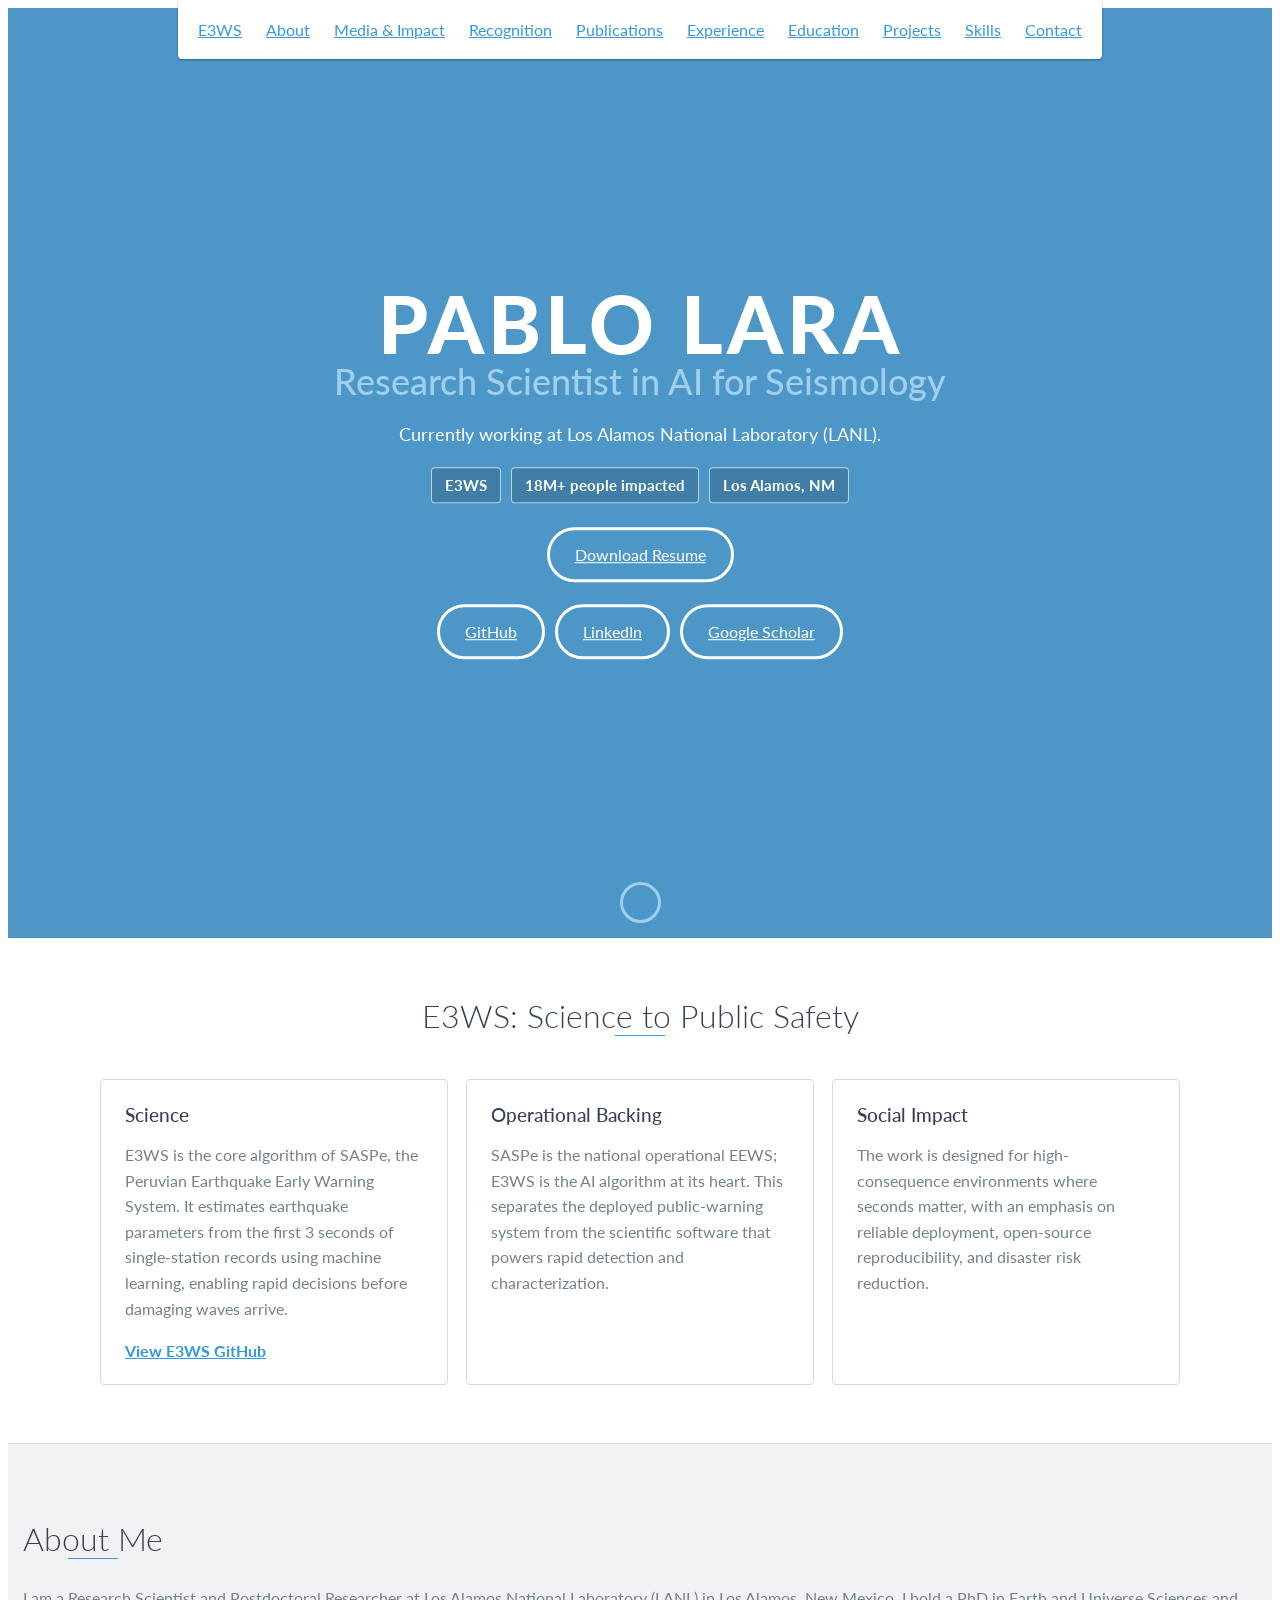
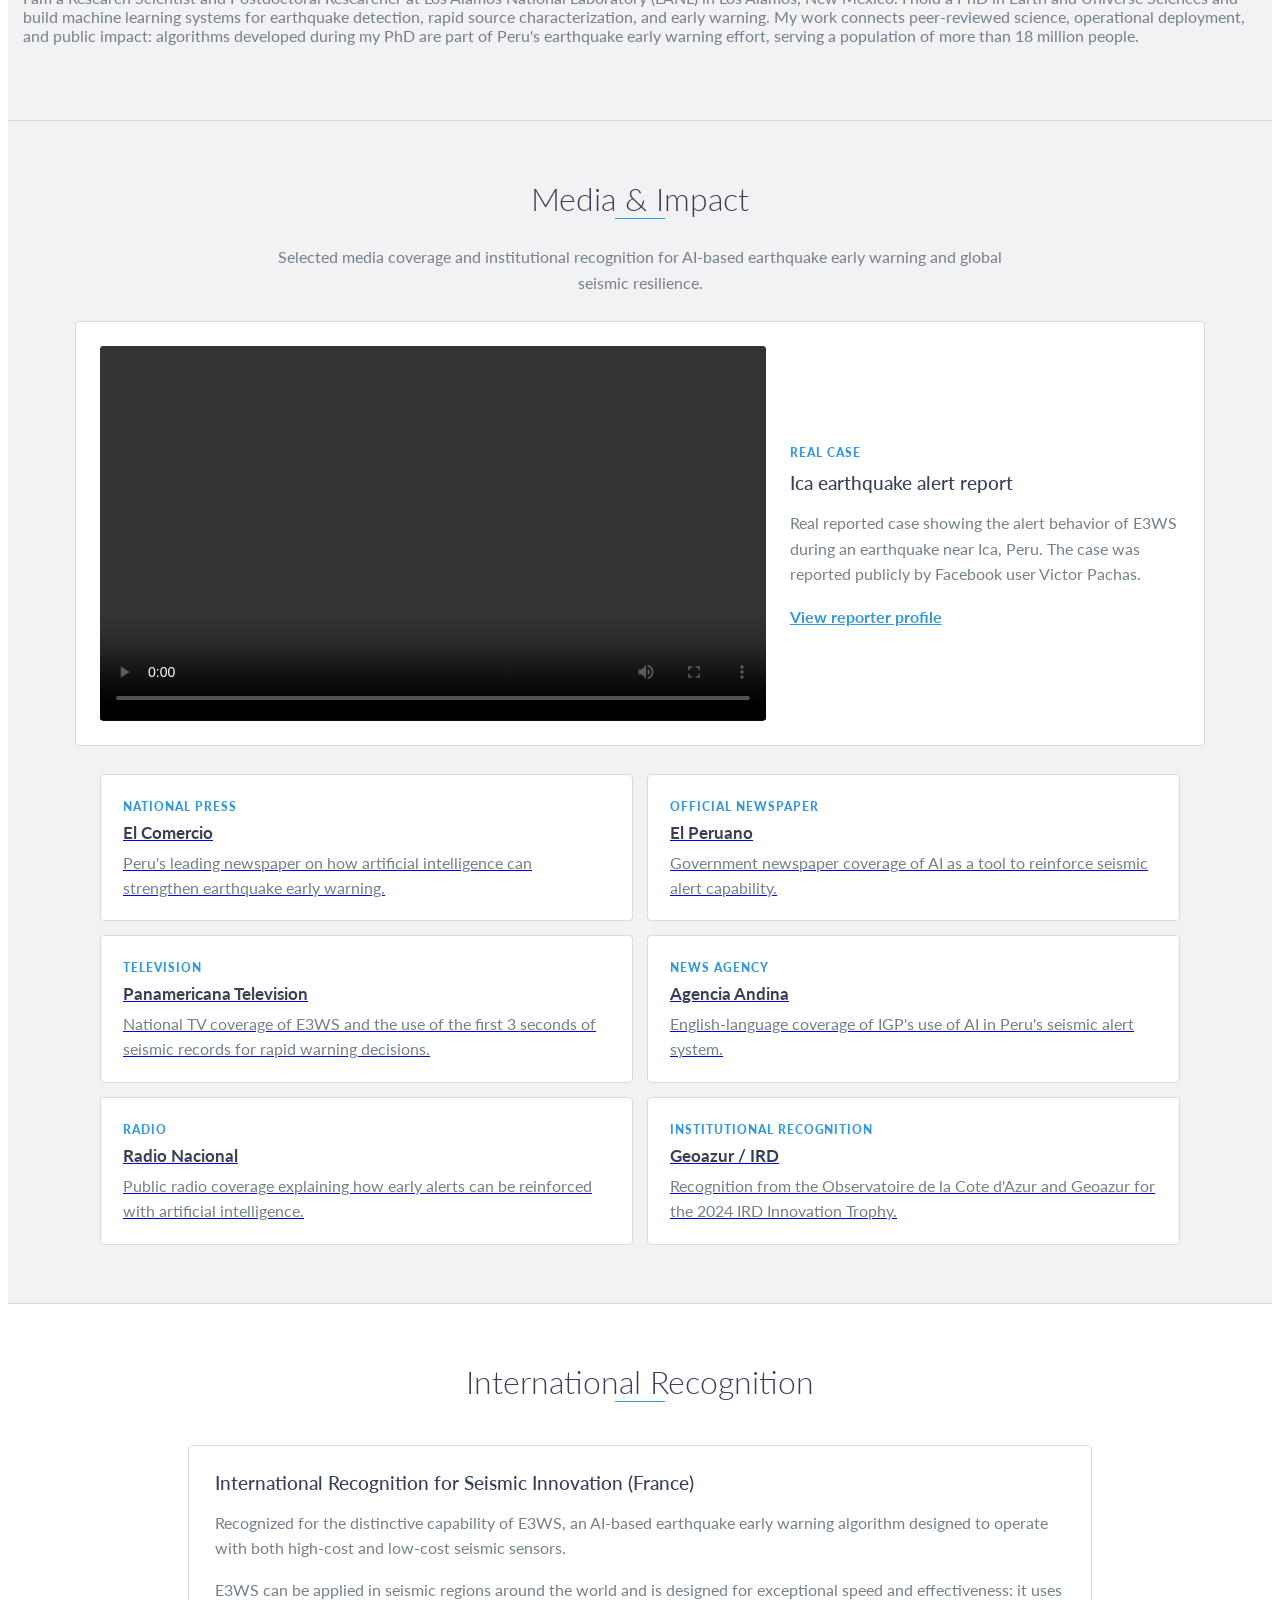
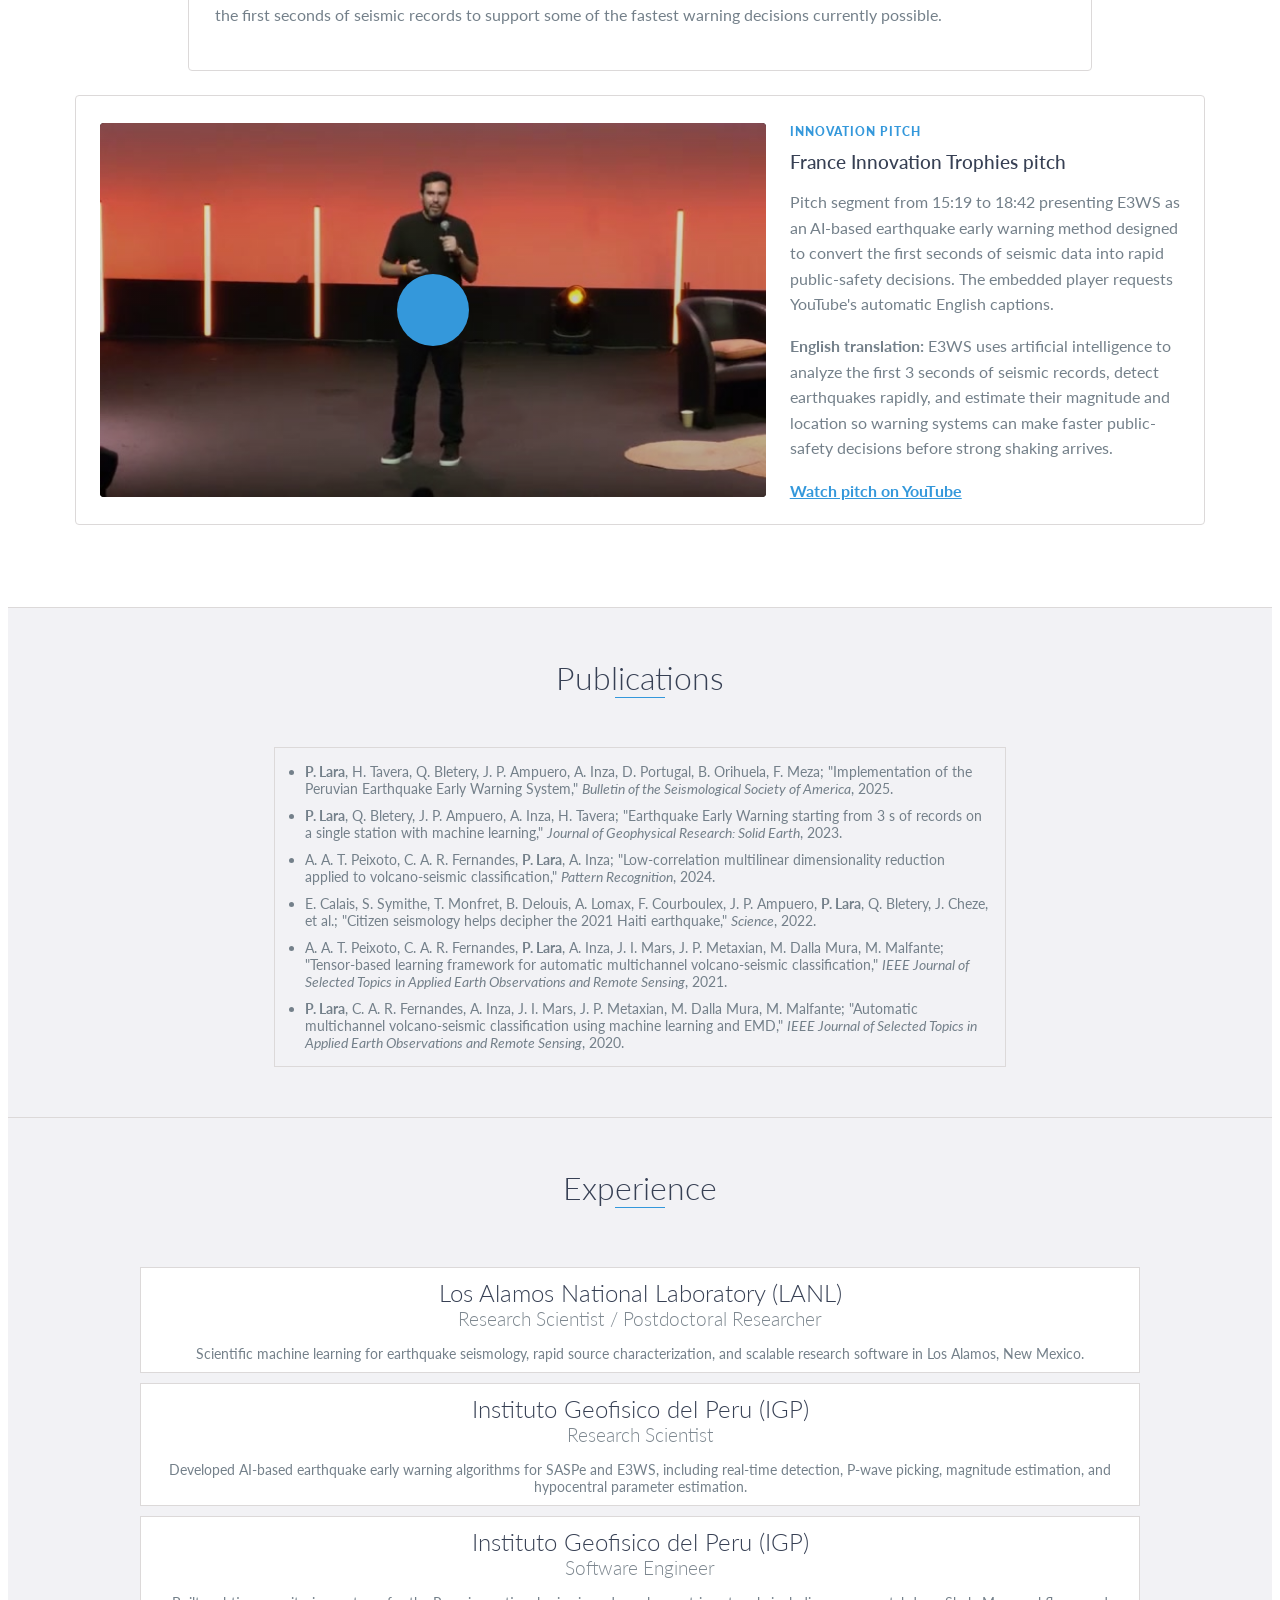
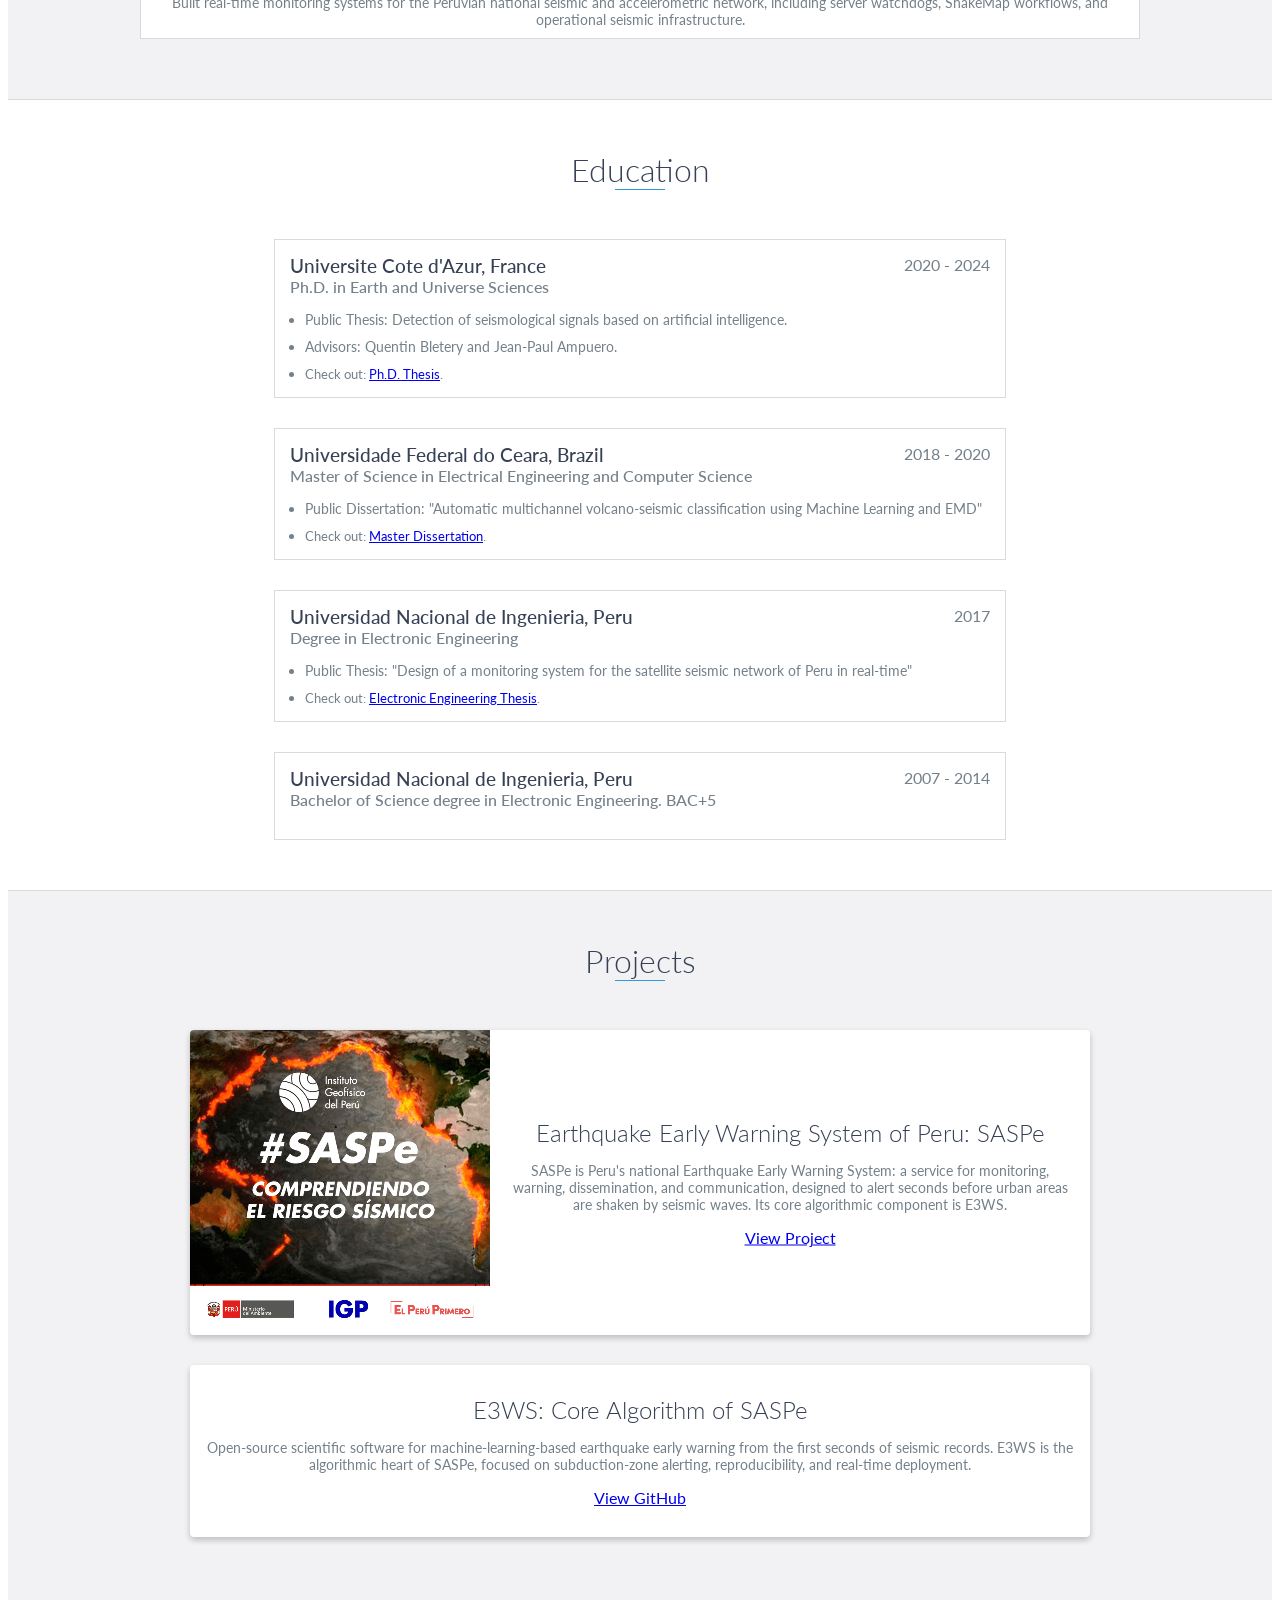
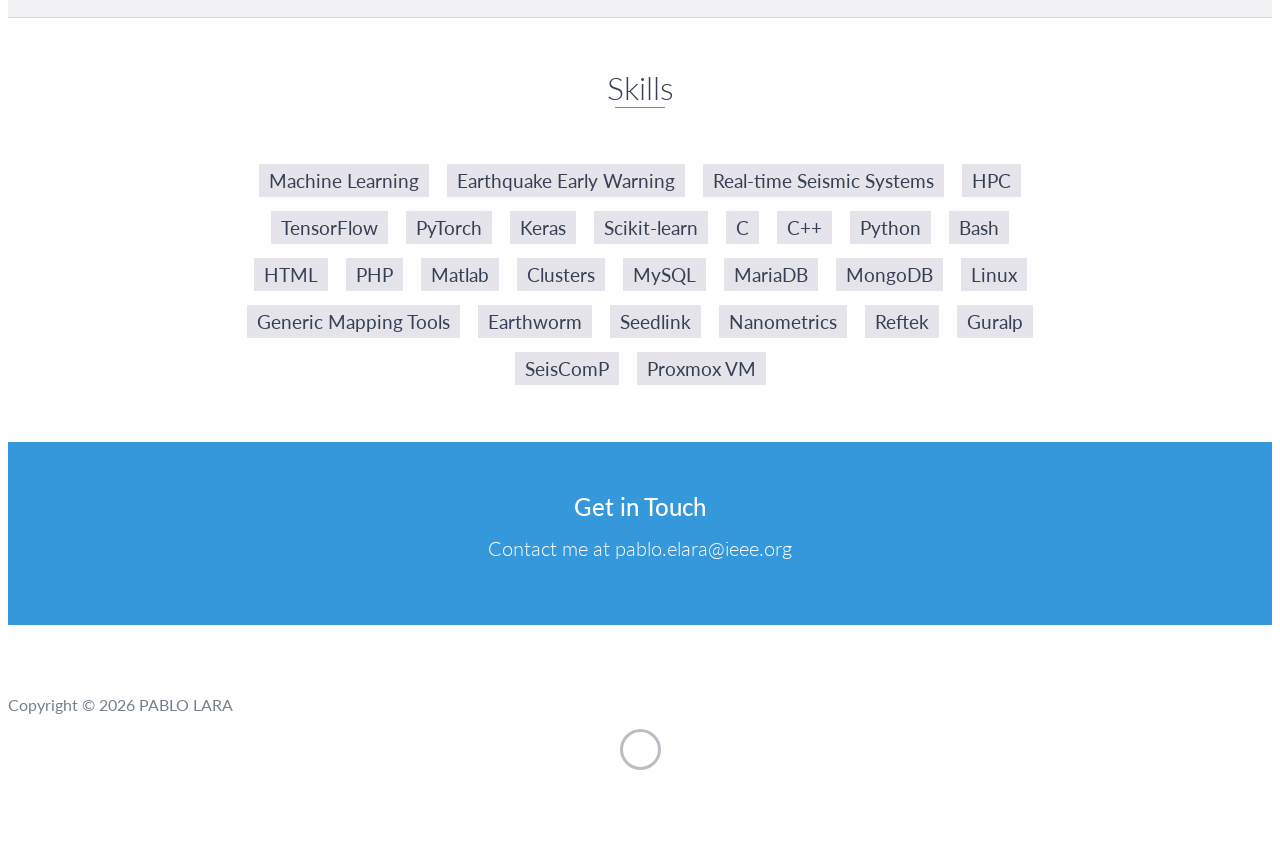
==== commit ae57549c: "Add PhD advisors" ====
--- a/index.html
+++ b/index.html
@@ -11,7 +11,7 @@
     <link href="https://fonts.googleapis.com/css?family=Lato:300,400,700,900" rel="stylesheet">
     <link rel="stylesheet" href="libs/font-awesome/css/font-awesome.min.css">
     <link href="css/bootstrap.min.css" rel="stylesheet">
-    <link href="css/styles.css" rel="stylesheet">
+    <link href="css/styles.css?v=20260816-1" rel="stylesheet">
 </head>
 
 <body>
@@ -234,6 +234,7 @@
             <h4>Ph.D. in Earth and Universe Sciences</h4>
             <ul>
                 <li>Public Thesis: Detection of seismological signals based on artificial intelligence.</li>
+                <li>Advisors: Quentin Bletery and Jean-Paul Ampuero.</li>
                 <li><p>Check out: <a href="https://theses.fr/s314147" target="_blank" rel="noopener noreferrer">Ph.D. Thesis</a>.</p></li>
             </ul>
         </div>
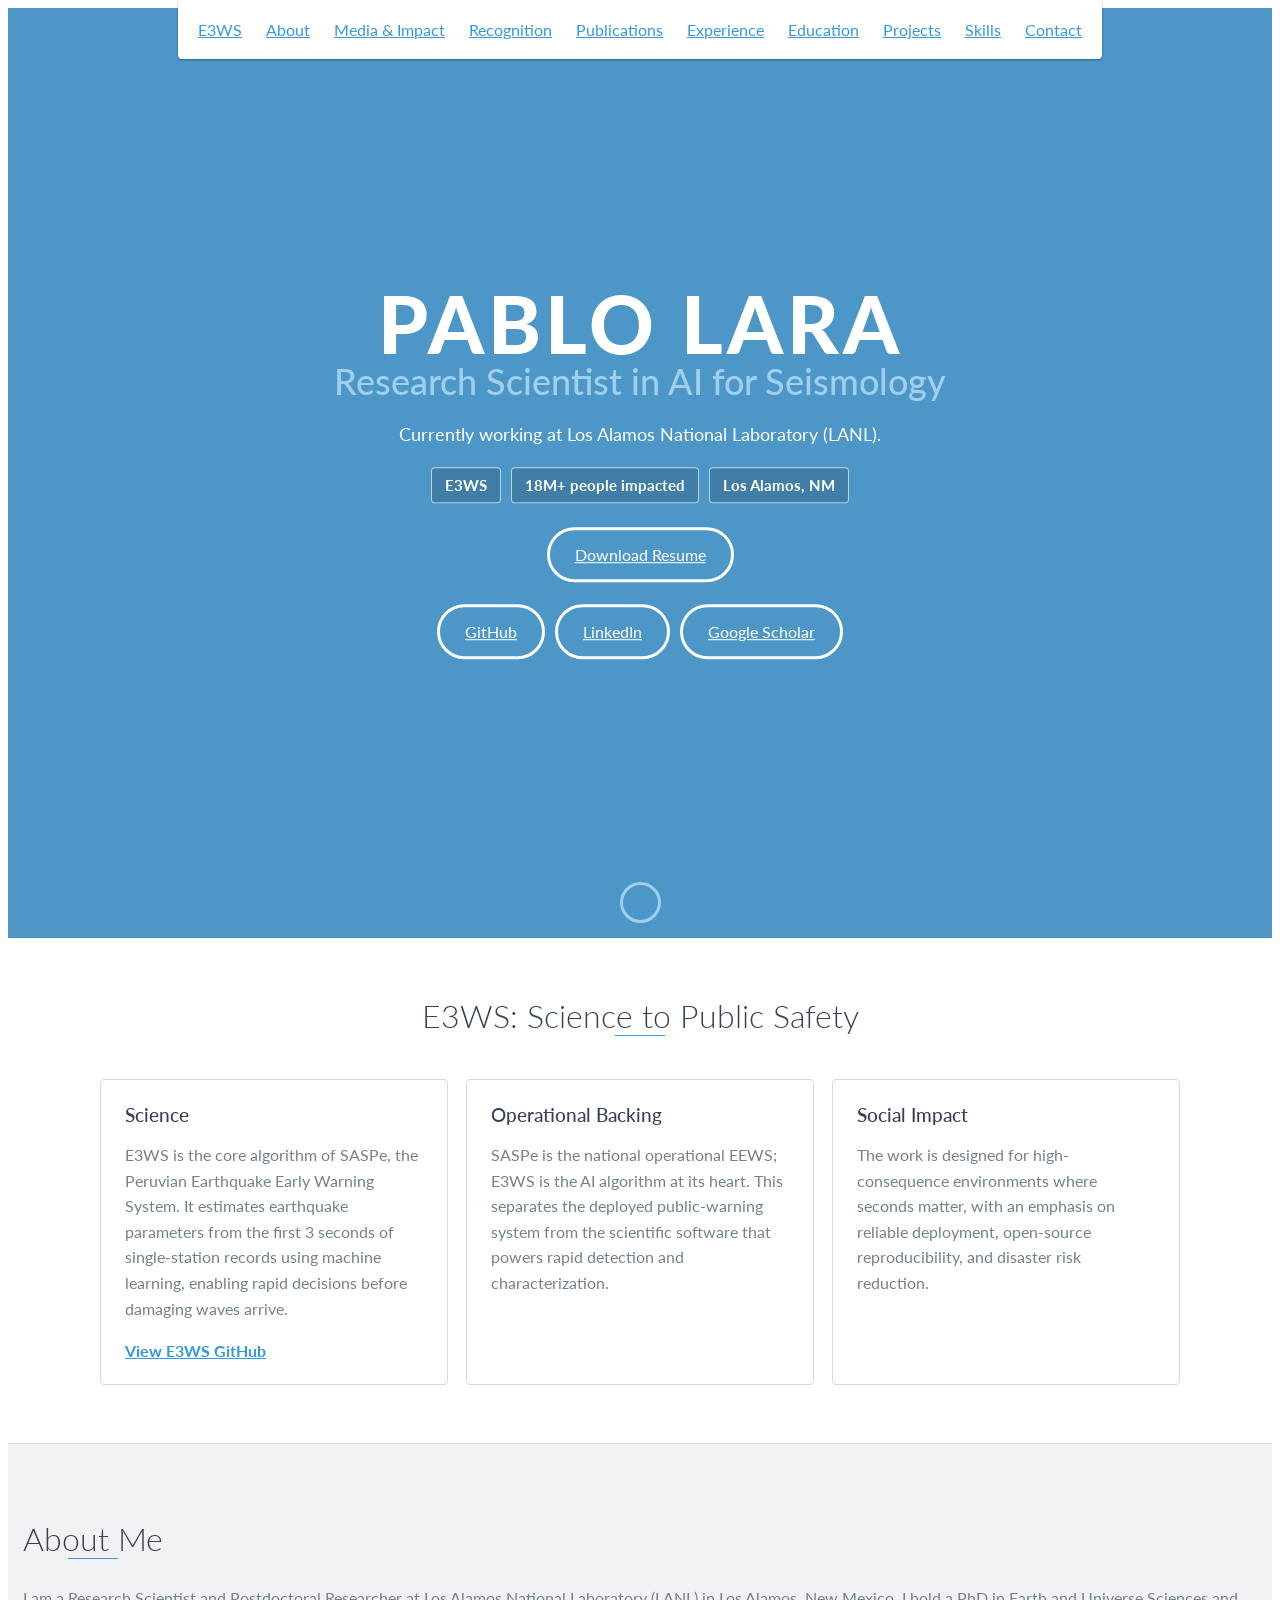
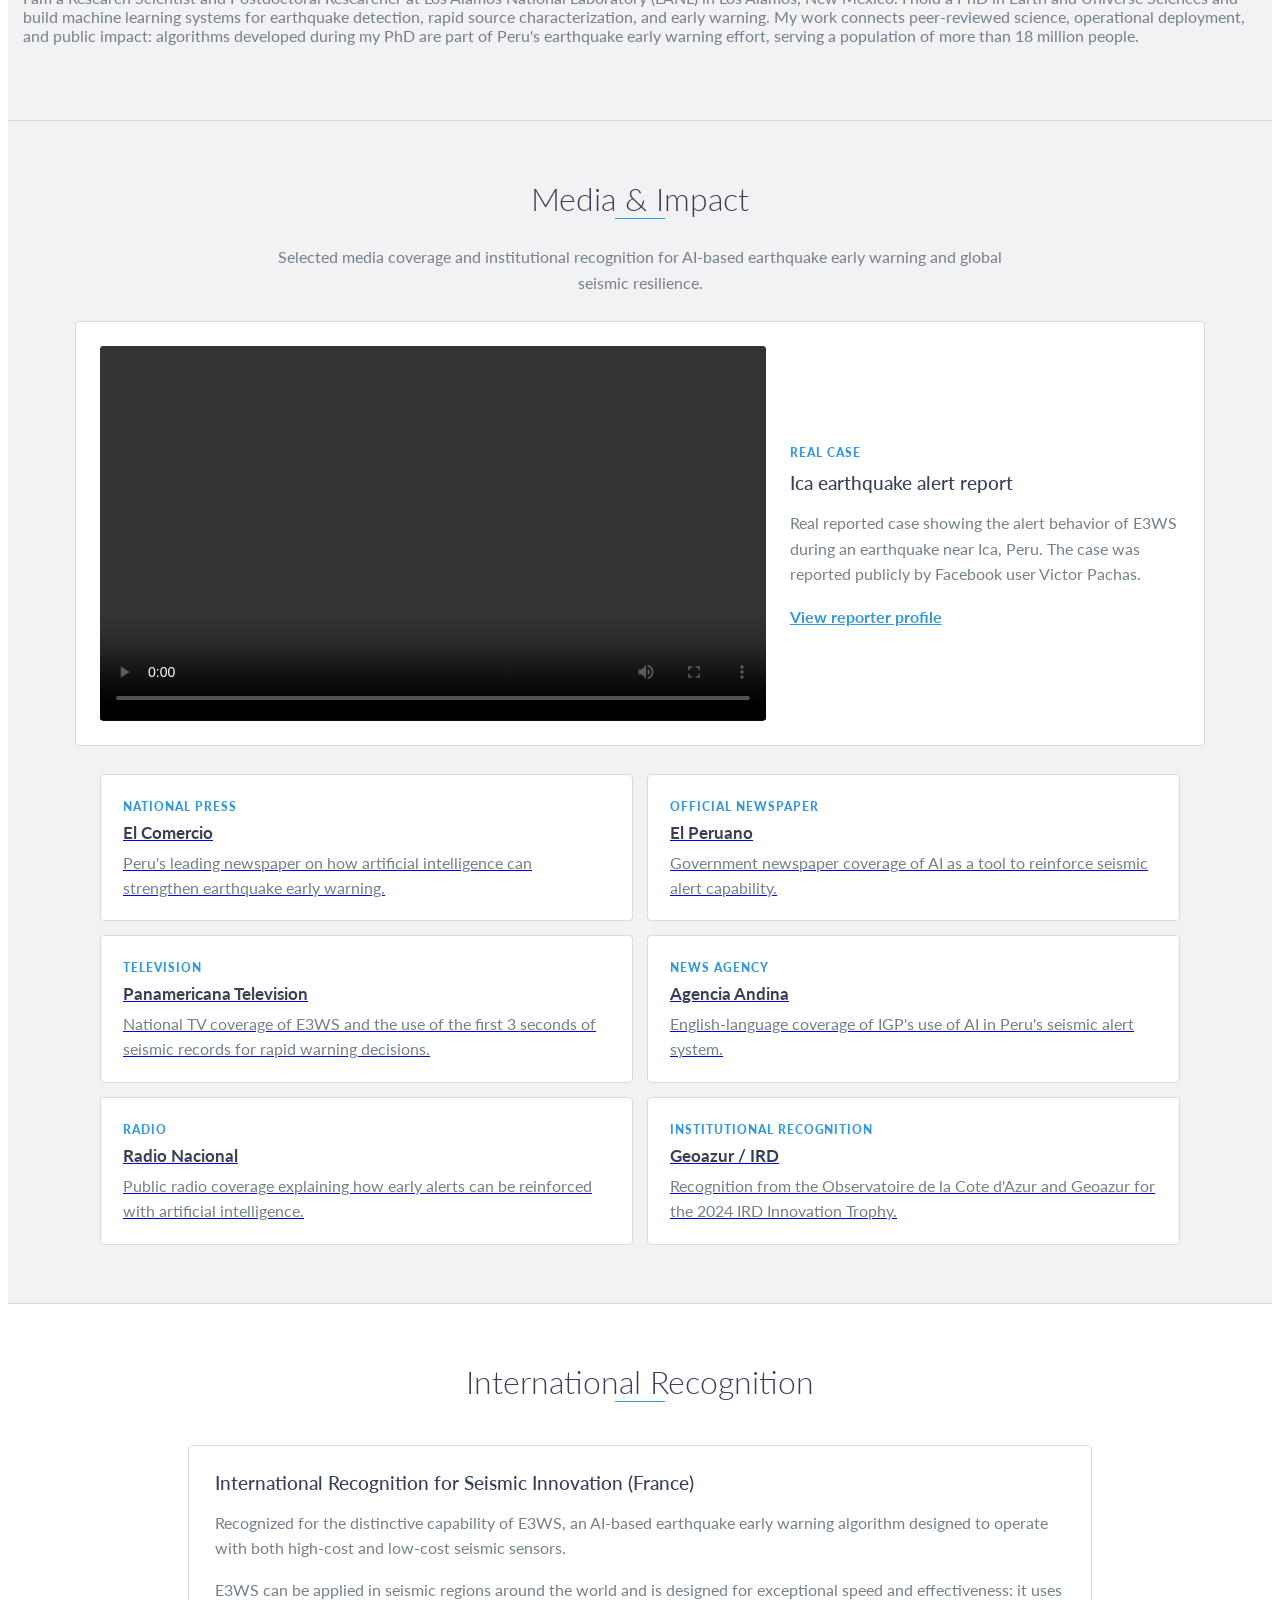
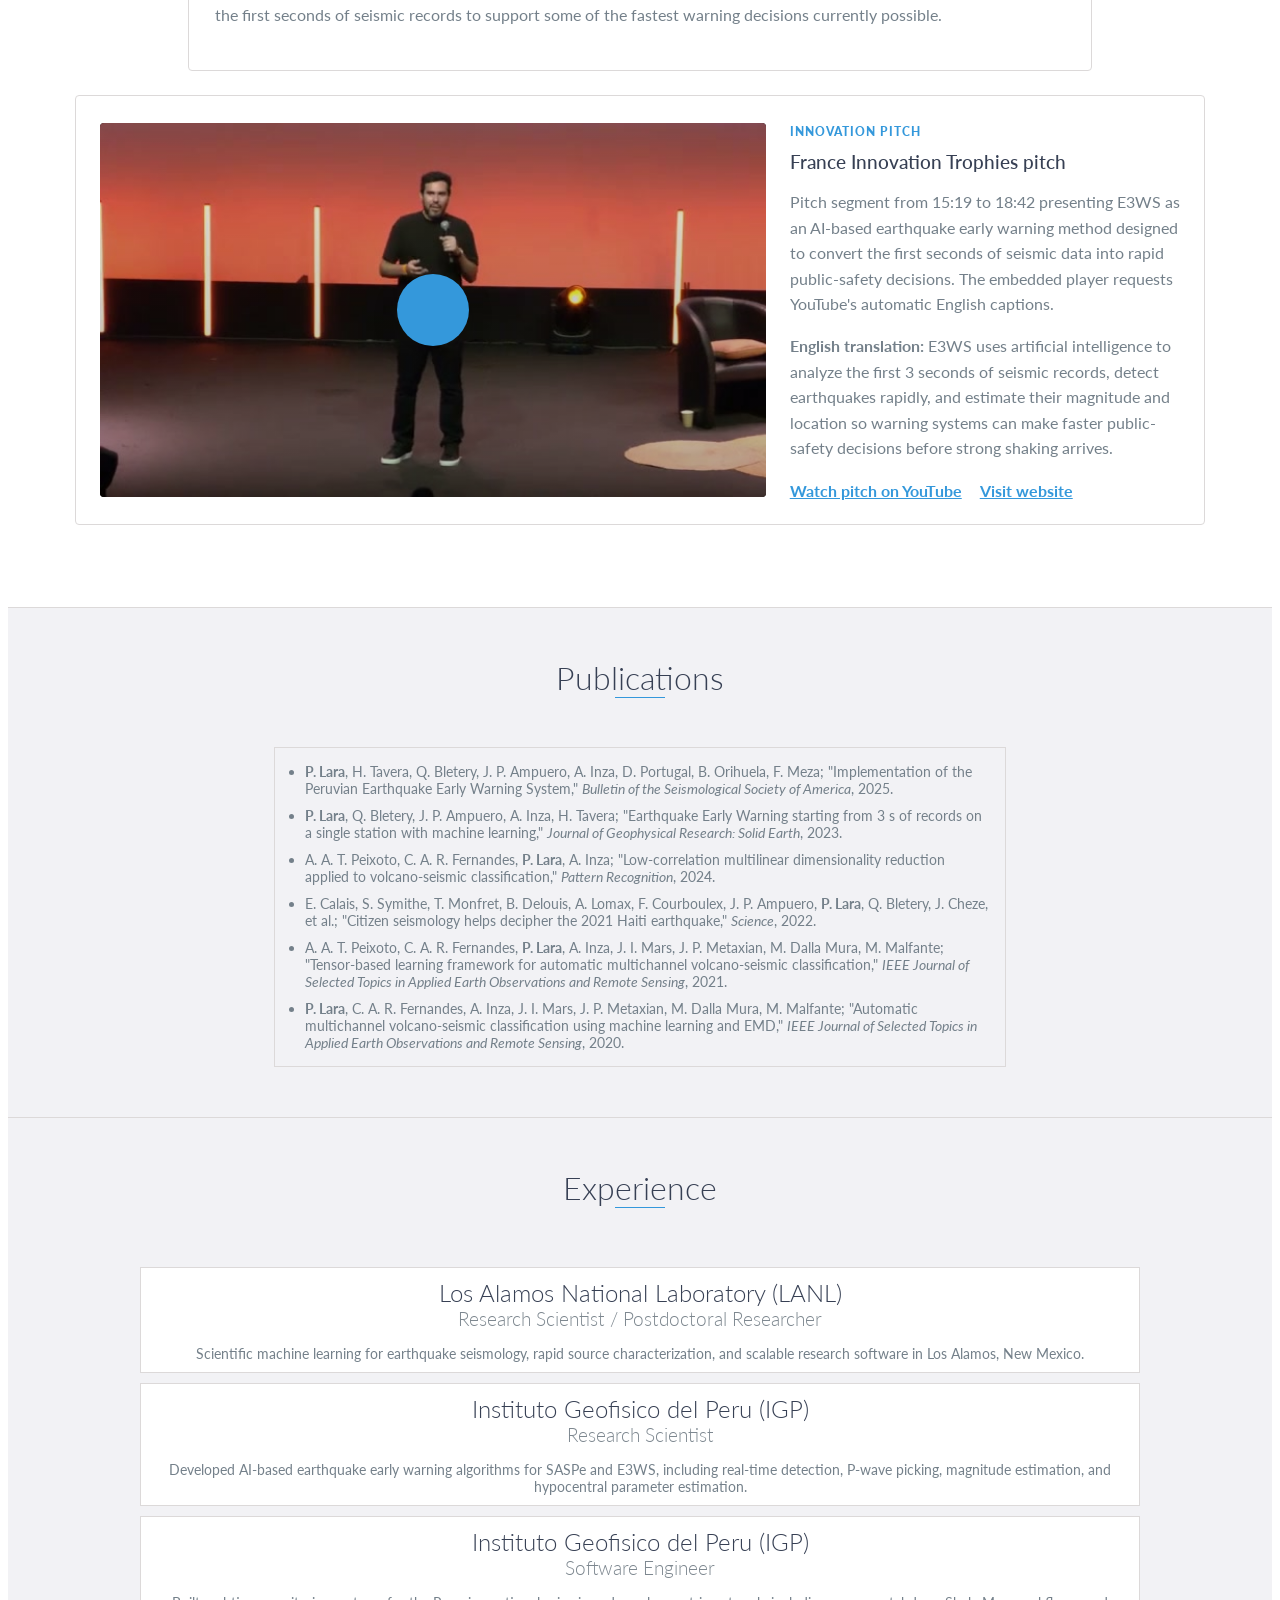
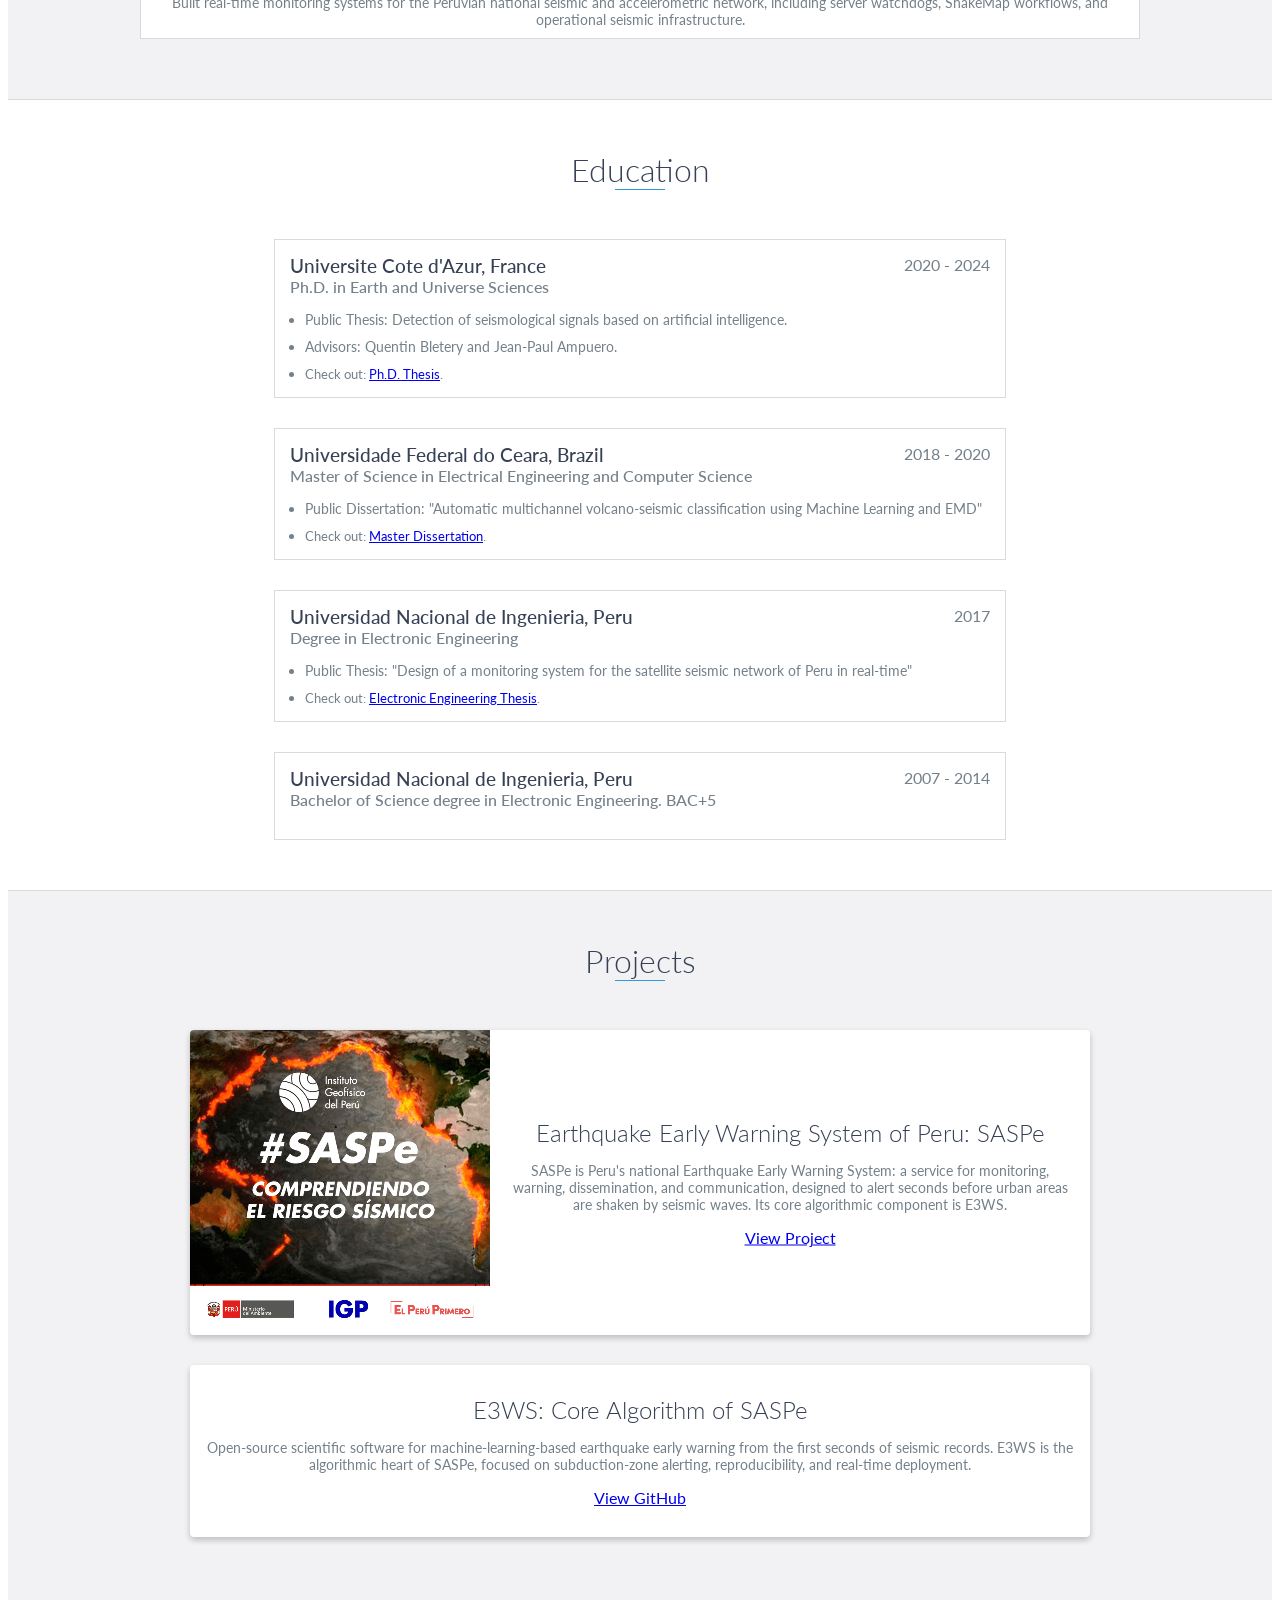
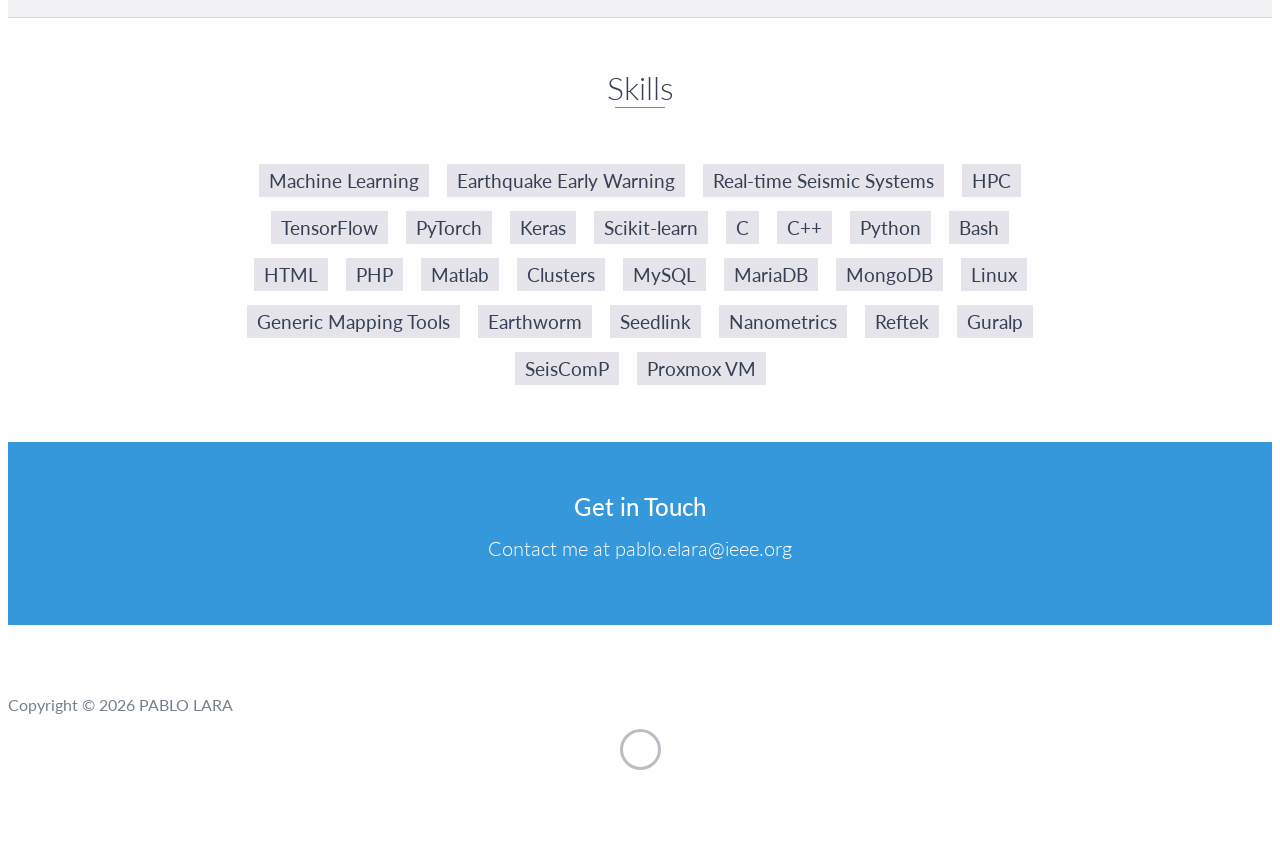
==== commit 679d0bbc: "Add IRD award website link" ====
--- a/index.html
+++ b/index.html
@@ -172,7 +172,10 @@
                 <h3>France Innovation Trophies pitch</h3>
                 <p>Pitch segment from 15:19 to 18:42 presenting E3WS as an AI-based earthquake early warning method designed to convert the first seconds of seismic data into rapid public-safety decisions. The embedded player requests YouTube's automatic English captions.</p>
                 <p><strong>English translation:</strong> E3WS uses artificial intelligence to analyze the first 3 seconds of seismic records, detect earthquakes rapidly, and estimate their magnitude and location so warning systems can make faster public-safety decisions before strong shaking arrives.</p>
-                <a href="https://www.youtube.com/watch?v=zIFwxF3sGUI&t=919s" target="_blank" rel="noopener noreferrer">Watch pitch on YouTube</a>
+                <div class="pitch-actions">
+                    <a href="https://www.youtube.com/watch?v=zIFwxF3sGUI&t=919s" target="_blank" rel="noopener noreferrer">Watch pitch on YouTube</a>
+                    <a href="https://www.ird.fr/trophees-de-linnovation-2024-decouvrez-les-trois-laureats" target="_blank" rel="noopener noreferrer">Visit website</a>
+                </div>
             </div>
         </div>
     </div>
--- a/css/styles.css
+++ b/css/styles.css
@@ -16,3 +16,4 @@
 .validation-card a{display:inline-block;margin-top:4px;color:#3498db;font-weight:700}.project-info a+a{margin-left:14px}
 .social a{font-weight:700}
 .video-frame video{position:absolute;inset:0;width:100%;height:100%;border:0;object-fit:cover}.real-case-video{margin-bottom:28px}
+.pitch-actions{display:flex;gap:18px;flex-wrap:wrap;align-items:center}
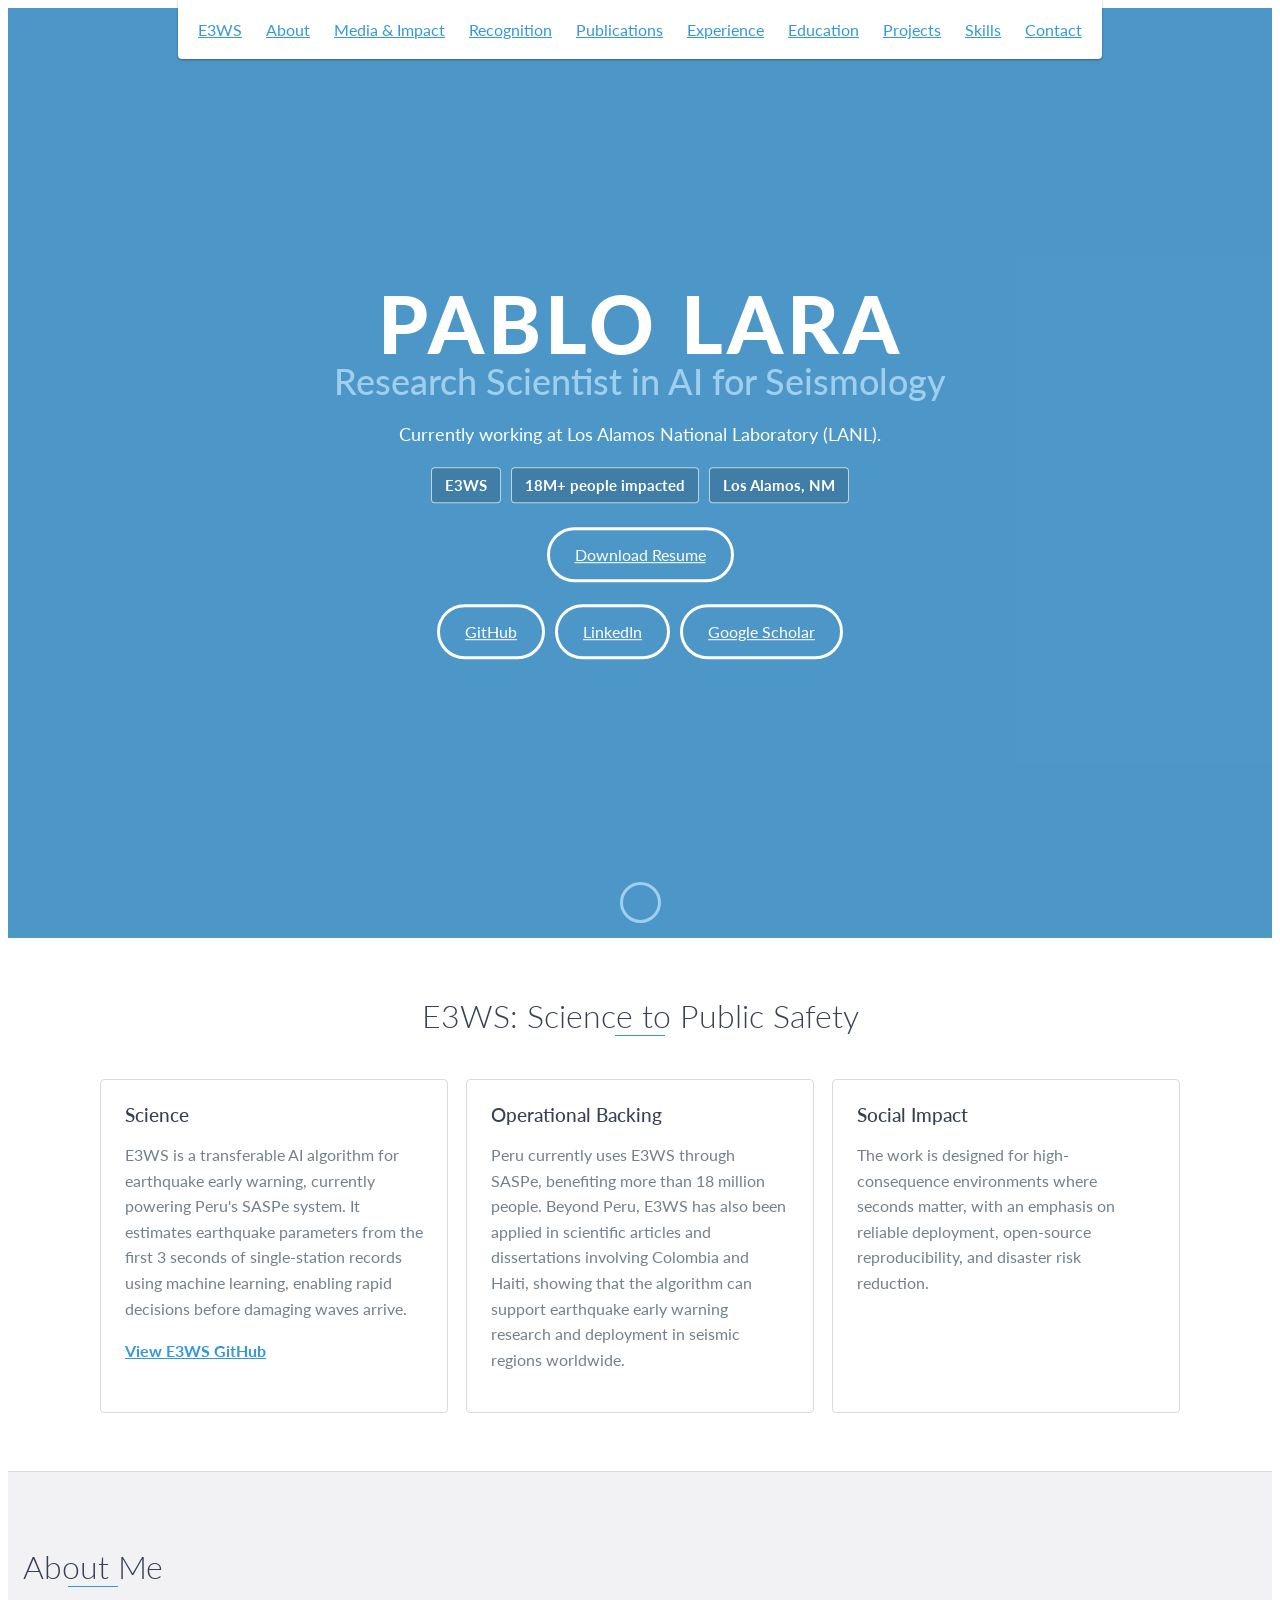
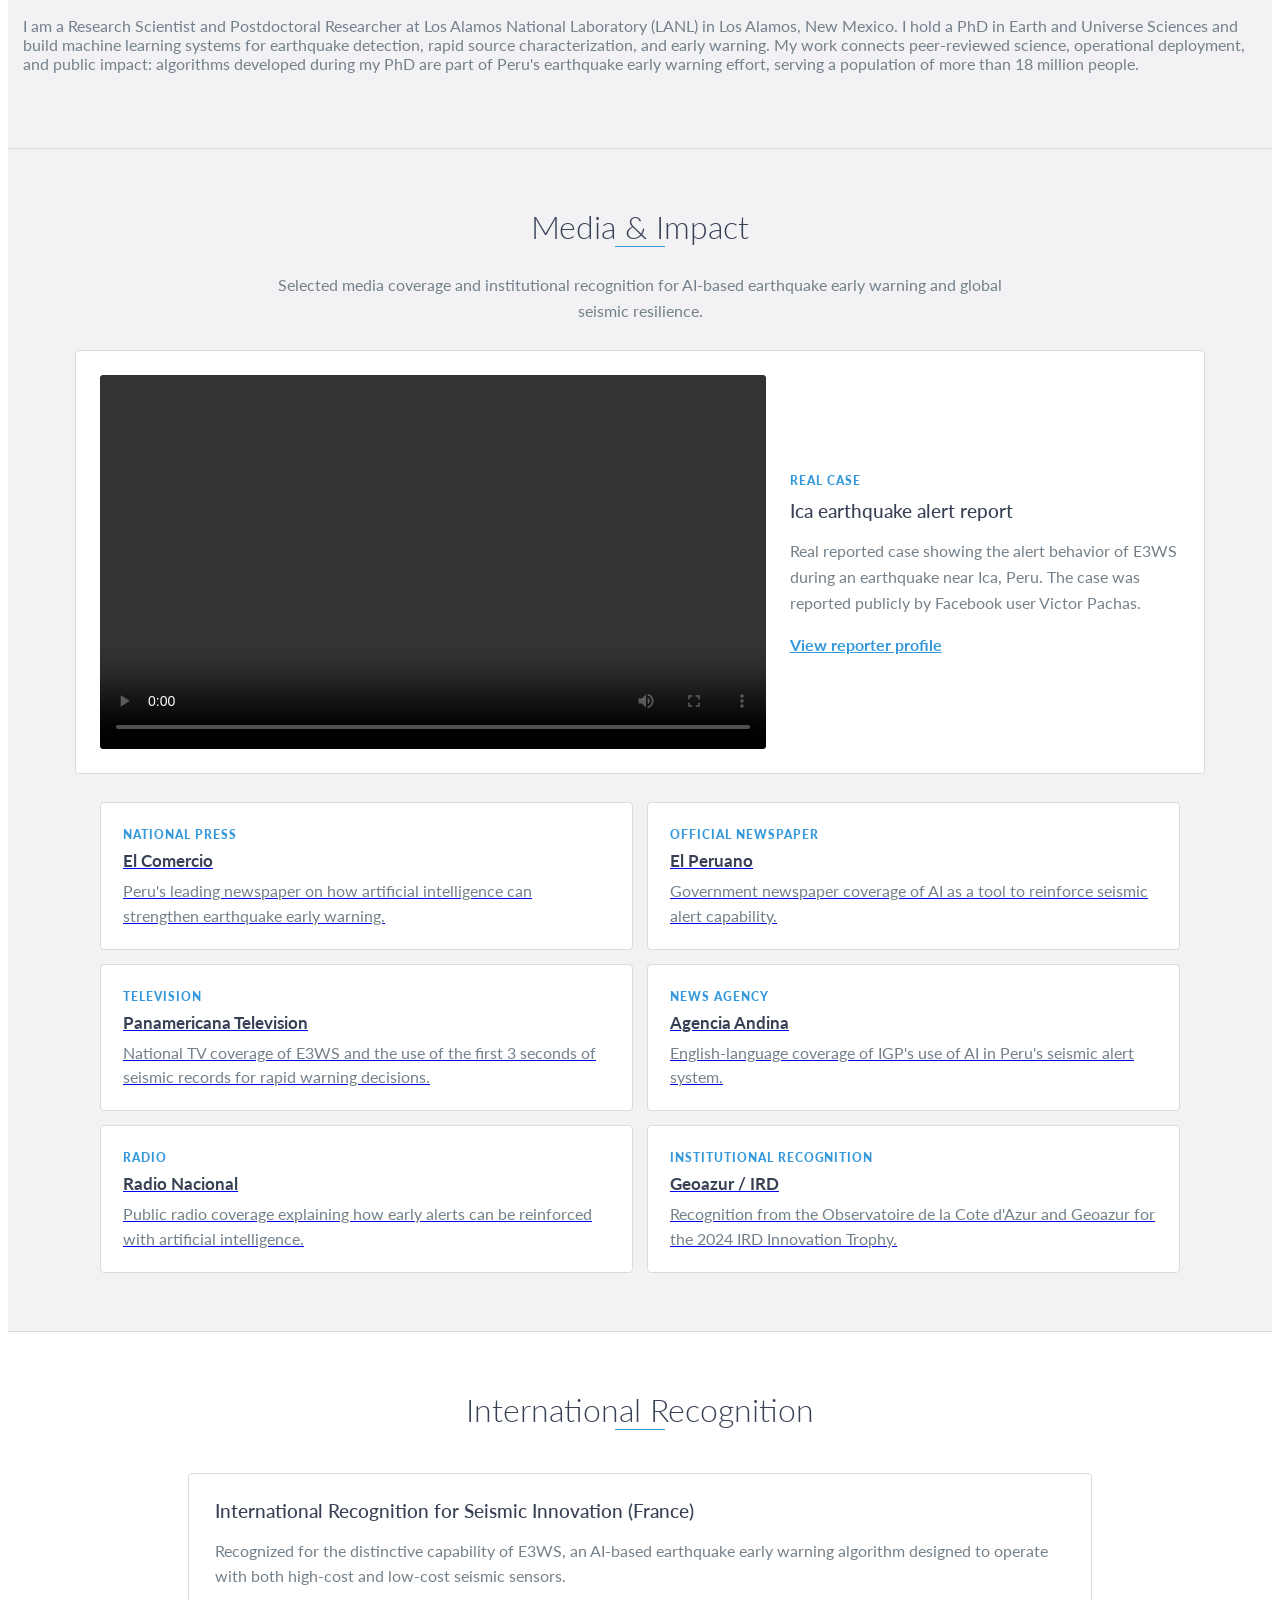
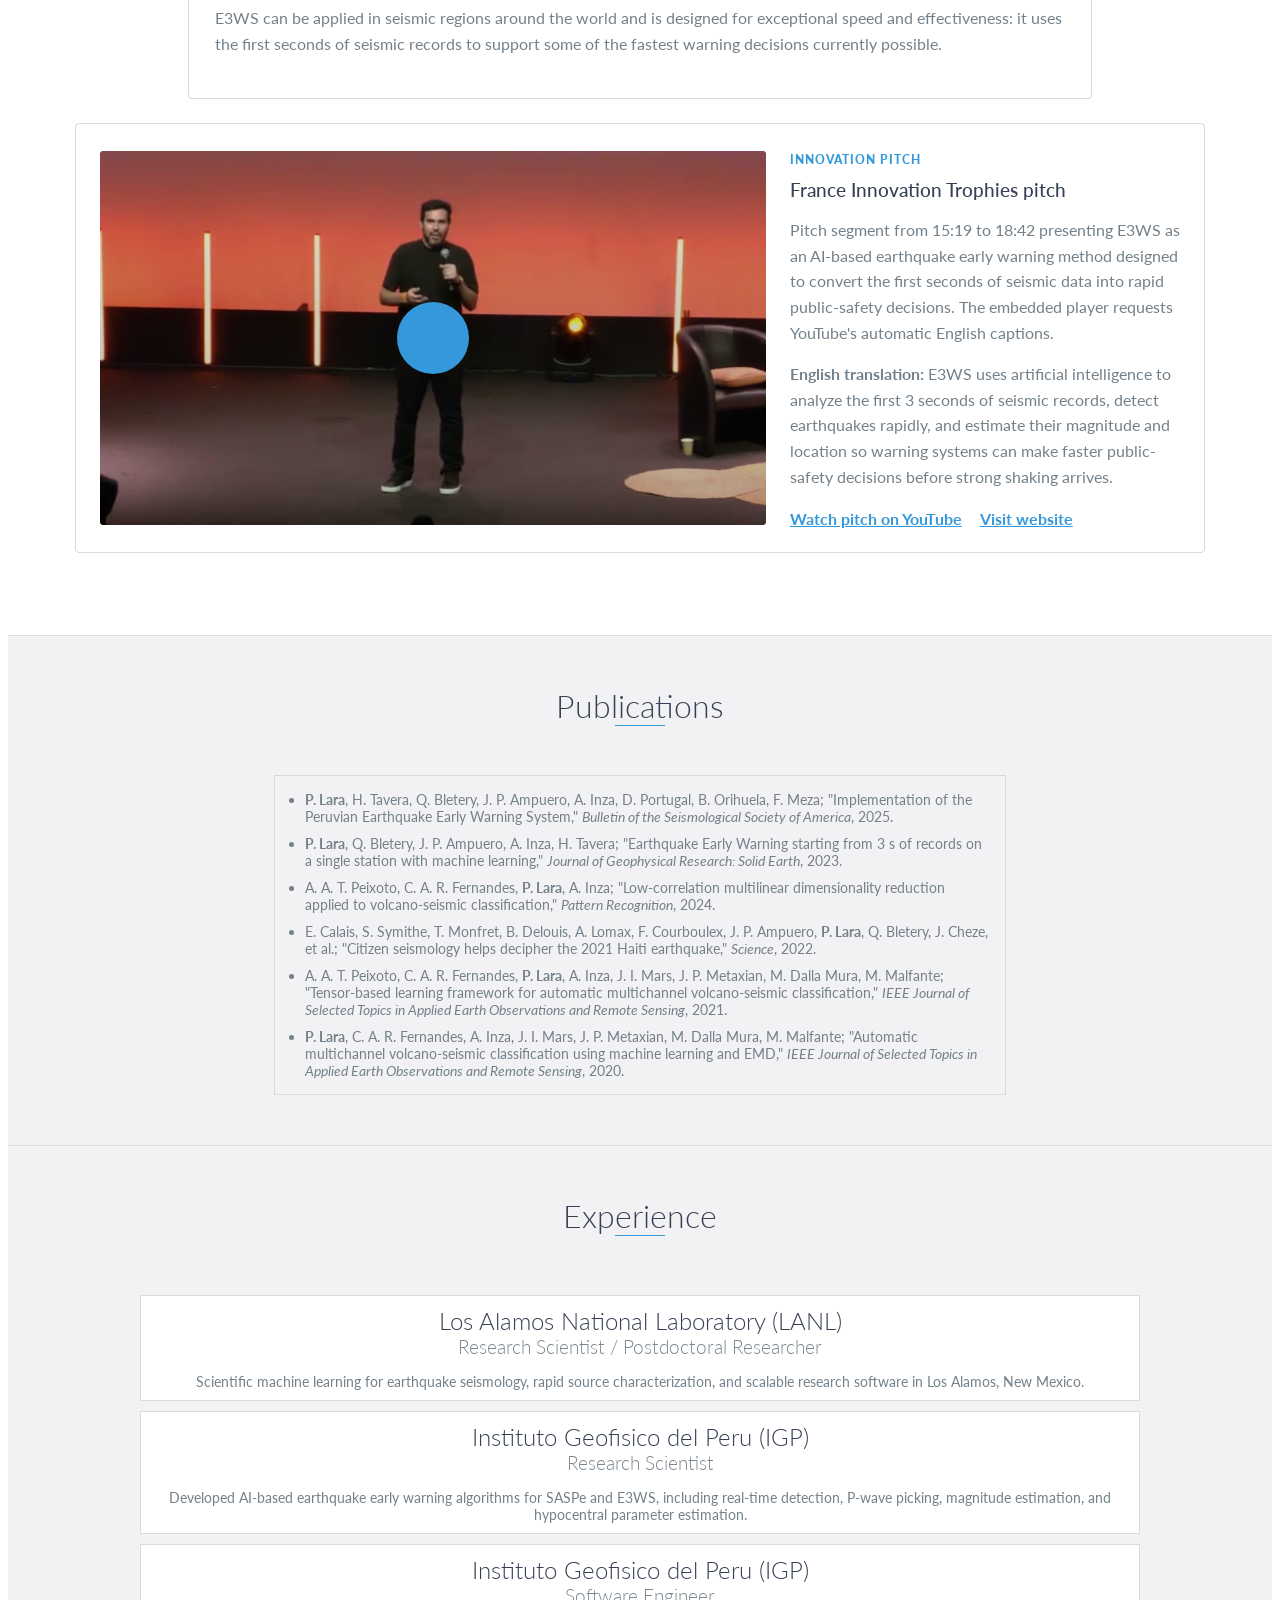
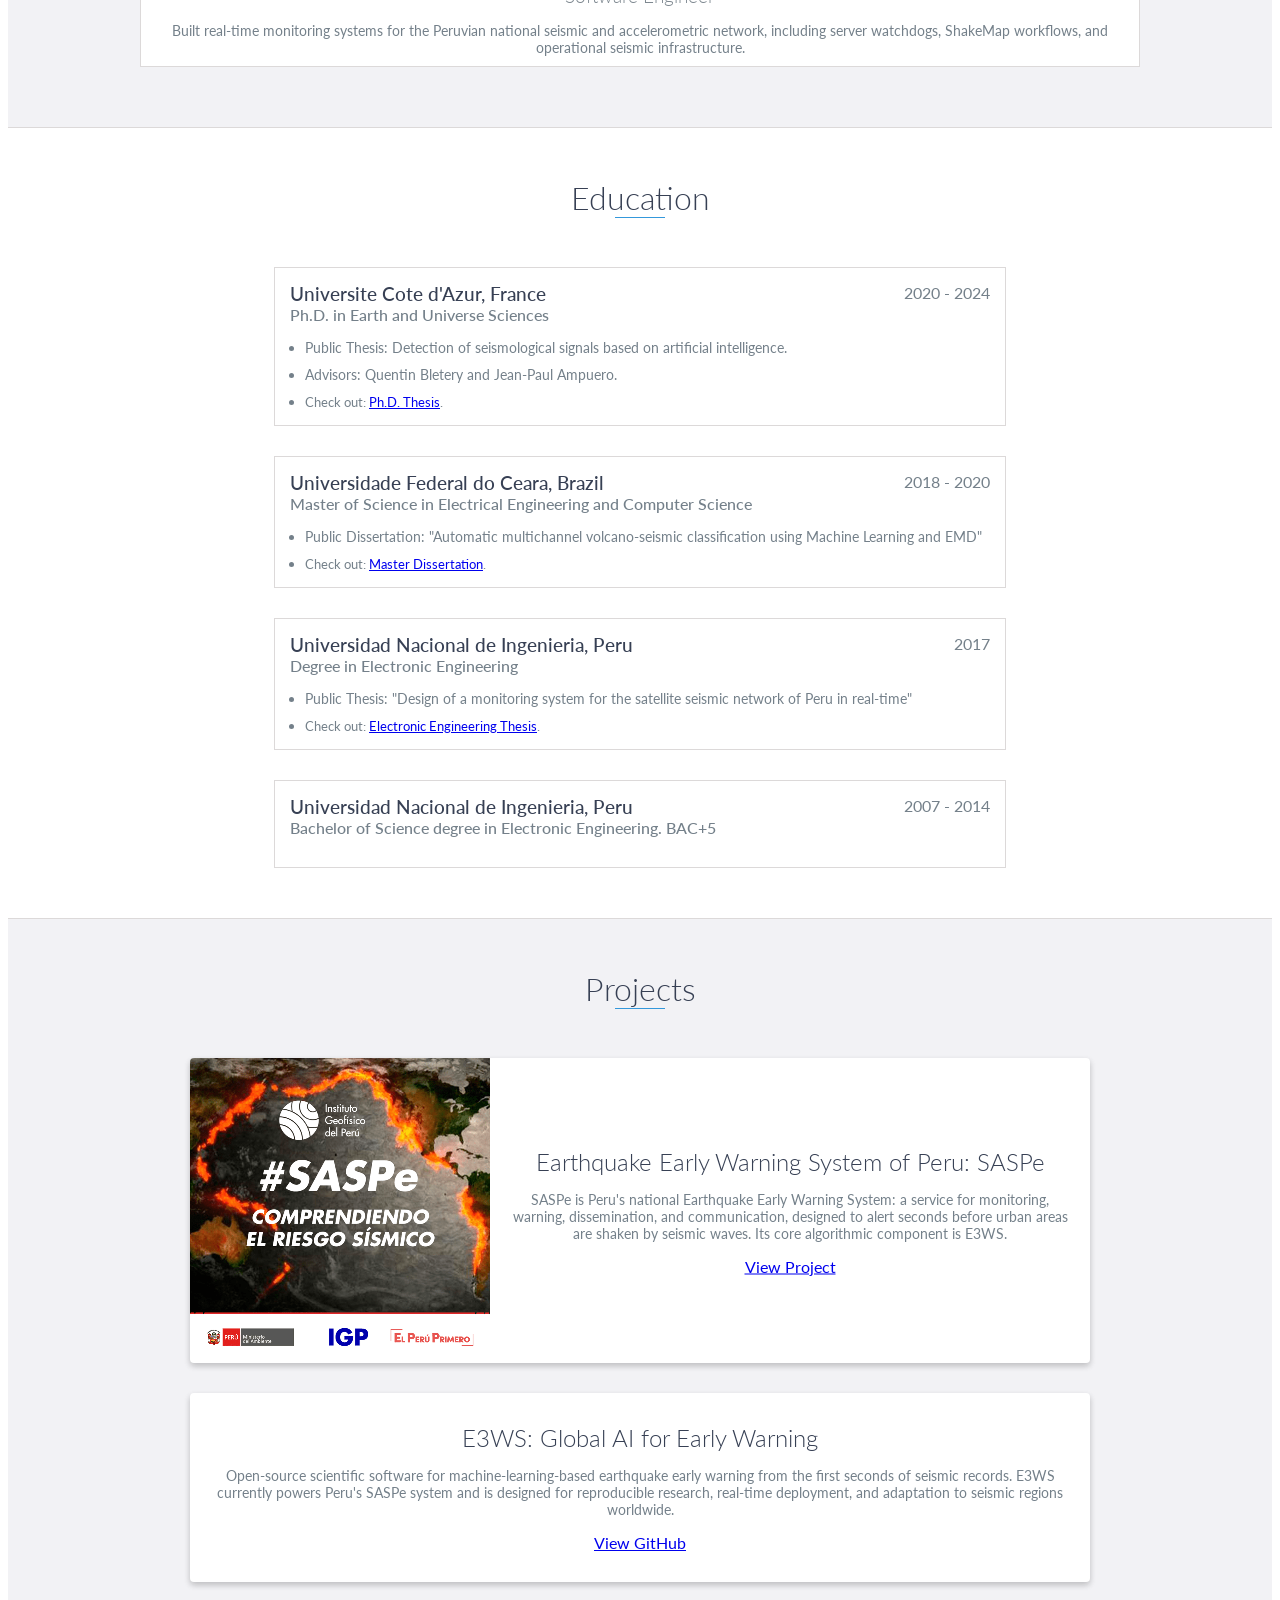
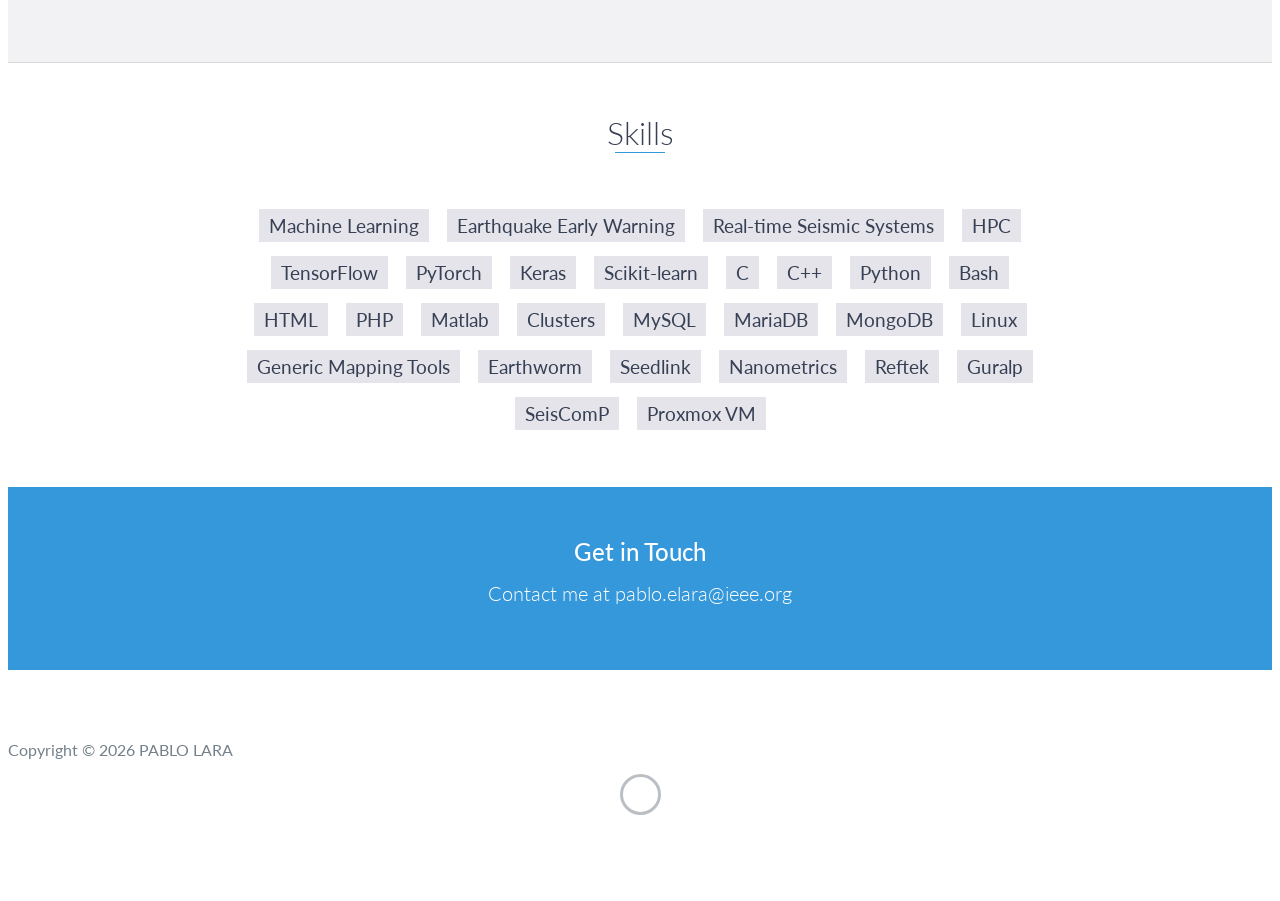
==== commit d6e6a685: "Update E3WS global impact copy" ====
--- a/index.html
+++ b/index.html
@@ -70,12 +70,12 @@
             <div class="validation-grid">
                 <div class="validation-card">
                     <h3>Science</h3>
-                    <p>E3WS is the core algorithm of SASPe, the Peruvian Earthquake Early Warning System. It estimates earthquake parameters from the first 3 seconds of single-station records using machine learning, enabling rapid decisions before damaging waves arrive.</p>
+                    <p>E3WS is a transferable AI algorithm for earthquake early warning, currently powering Peru's SASPe system. It estimates earthquake parameters from the first 3 seconds of single-station records using machine learning, enabling rapid decisions before damaging waves arrive.</p>
                     <a href="https://github.com/PabloELara/E3WS" target="_blank" rel="noopener noreferrer">View E3WS GitHub</a>
                 </div>
                 <div class="validation-card">
                     <h3>Operational Backing</h3>
-                    <p>SASPe is the national operational EEWS; E3WS is the AI algorithm at its heart. This separates the deployed public-warning system from the scientific software that powers rapid detection and characterization.</p>
+                    <p>Peru currently uses E3WS through SASPe, benefiting more than 18 million people. Beyond Peru, E3WS has also been applied in scientific articles and dissertations involving Colombia and Haiti, showing that the algorithm can support earthquake early warning research and deployment in seismic regions worldwide.</p>
                 </div>
                 <div class="validation-card">
                     <h3>Social Impact</h3>
@@ -286,8 +286,8 @@
 
                 <div class="project shadow-large no-image">
                     <div class="project-info">
-                        <h3>E3WS: Core Algorithm of SASPe</h3>
-                        <p>Open-source scientific software for machine-learning-based earthquake early warning from the first seconds of seismic records. E3WS is the algorithmic heart of SASPe, focused on subduction-zone alerting, reproducibility, and real-time deployment.</p>
+                        <h3>E3WS: Global AI for Early Warning</h3>
+                        <p>Open-source scientific software for machine-learning-based earthquake early warning from the first seconds of seismic records. E3WS currently powers Peru's SASPe system and is designed for reproducible research, real-time deployment, and adaptation to seismic regions worldwide.</p>
                         <a href="https://github.com/PabloELara/E3WS" target="_blank" rel="noopener noreferrer">View GitHub</a>
                     </div>
                 </div>
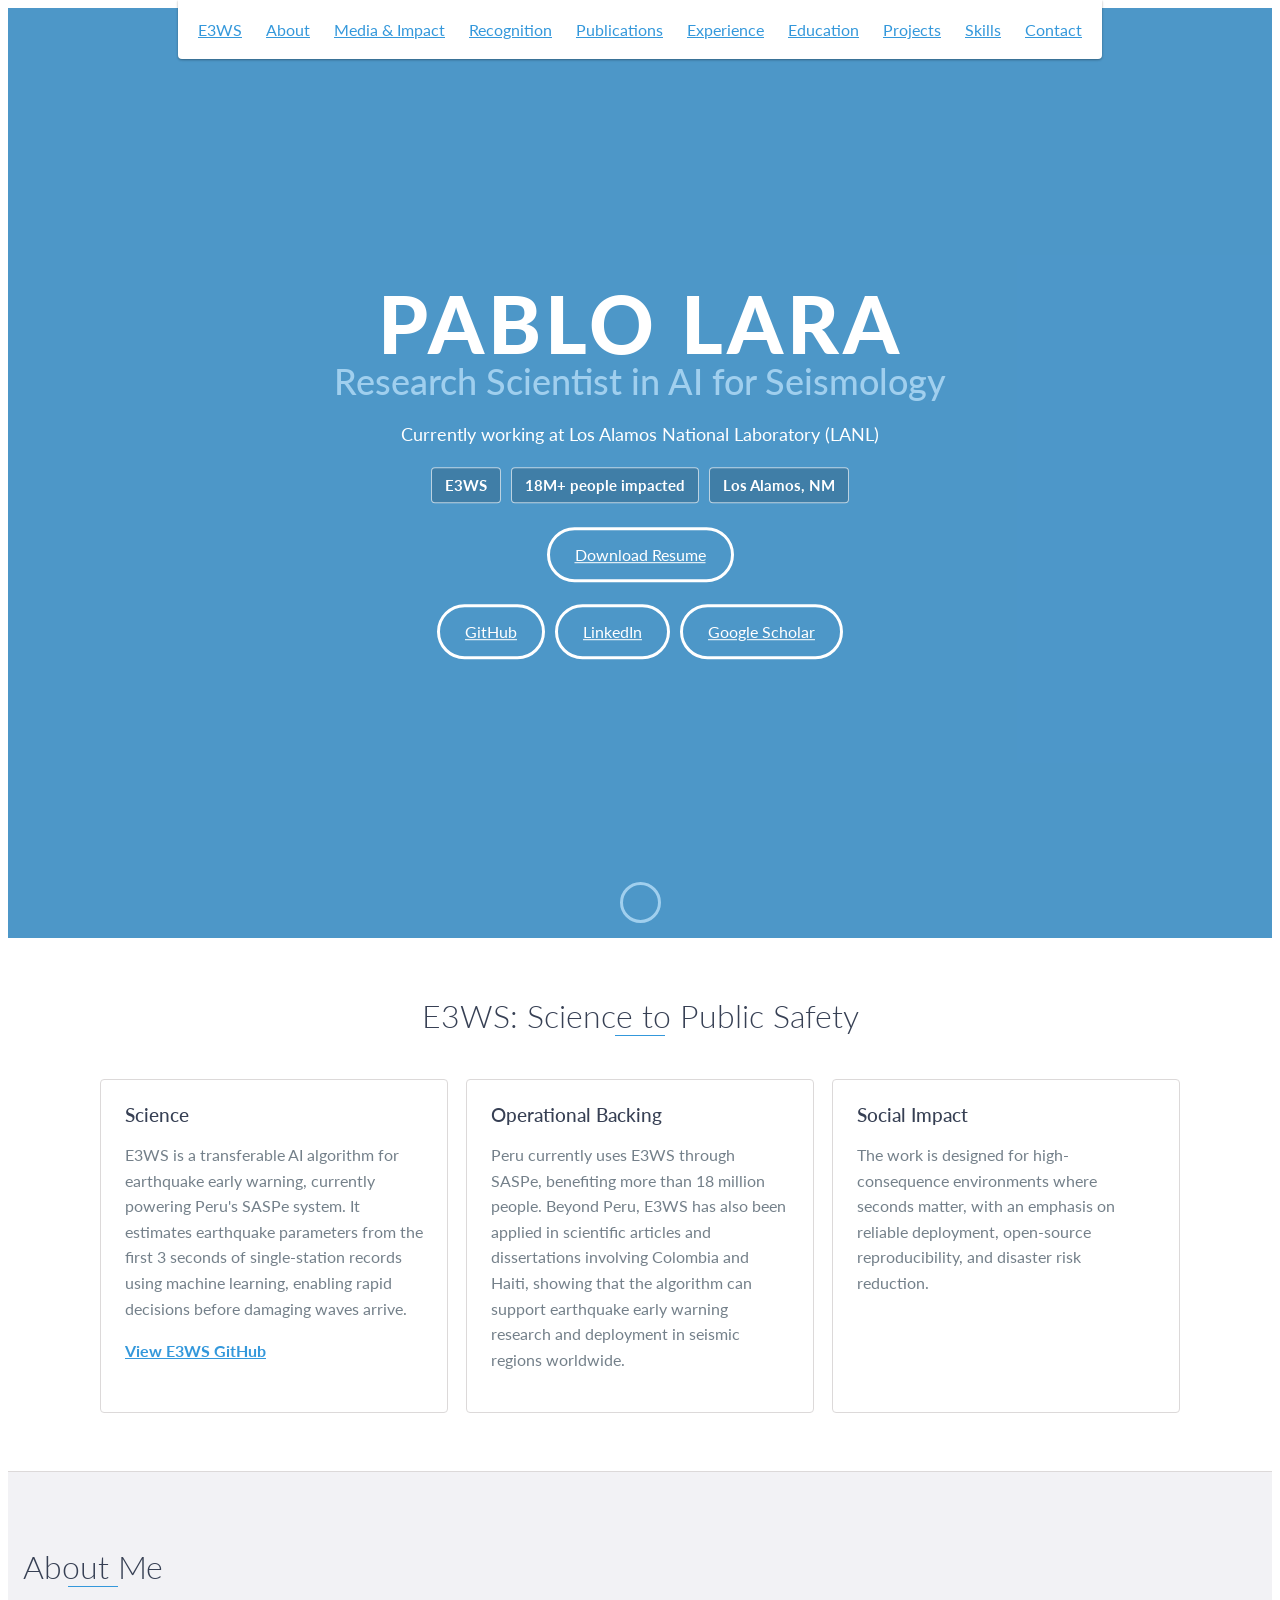
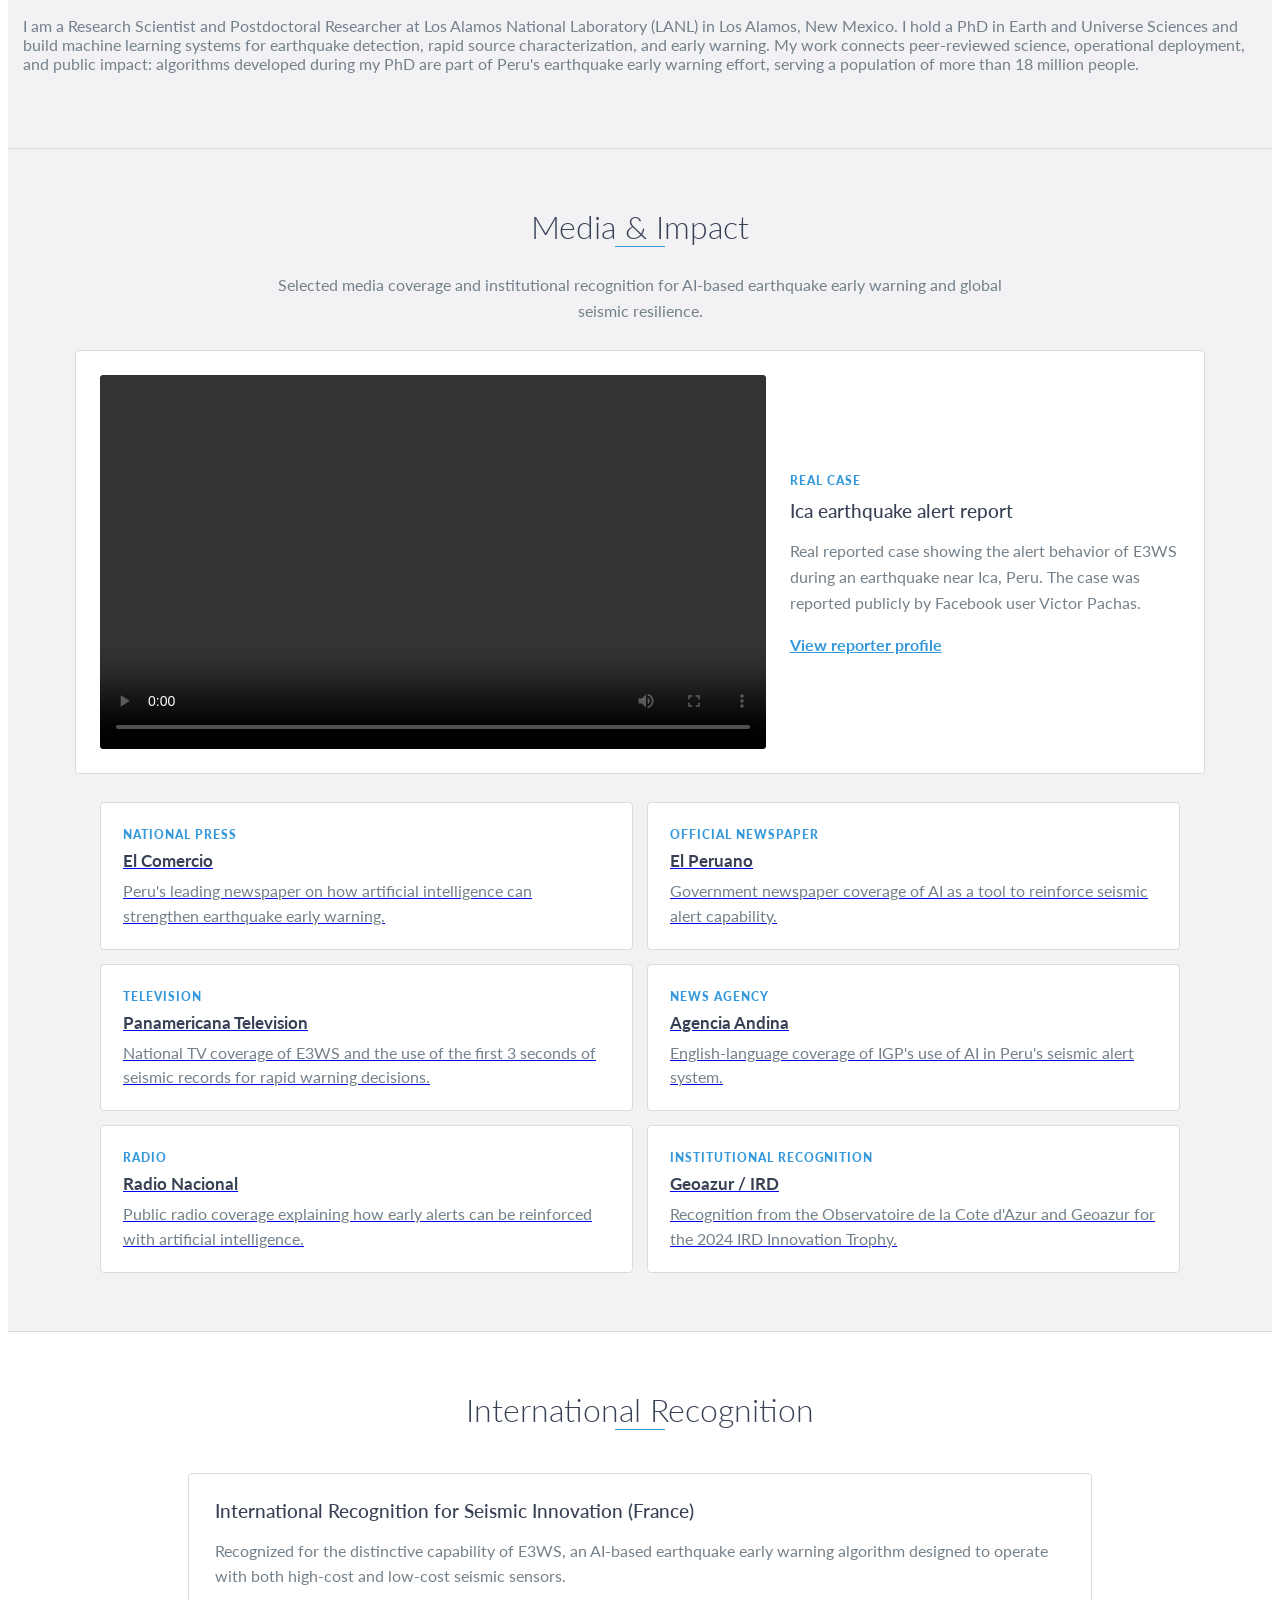
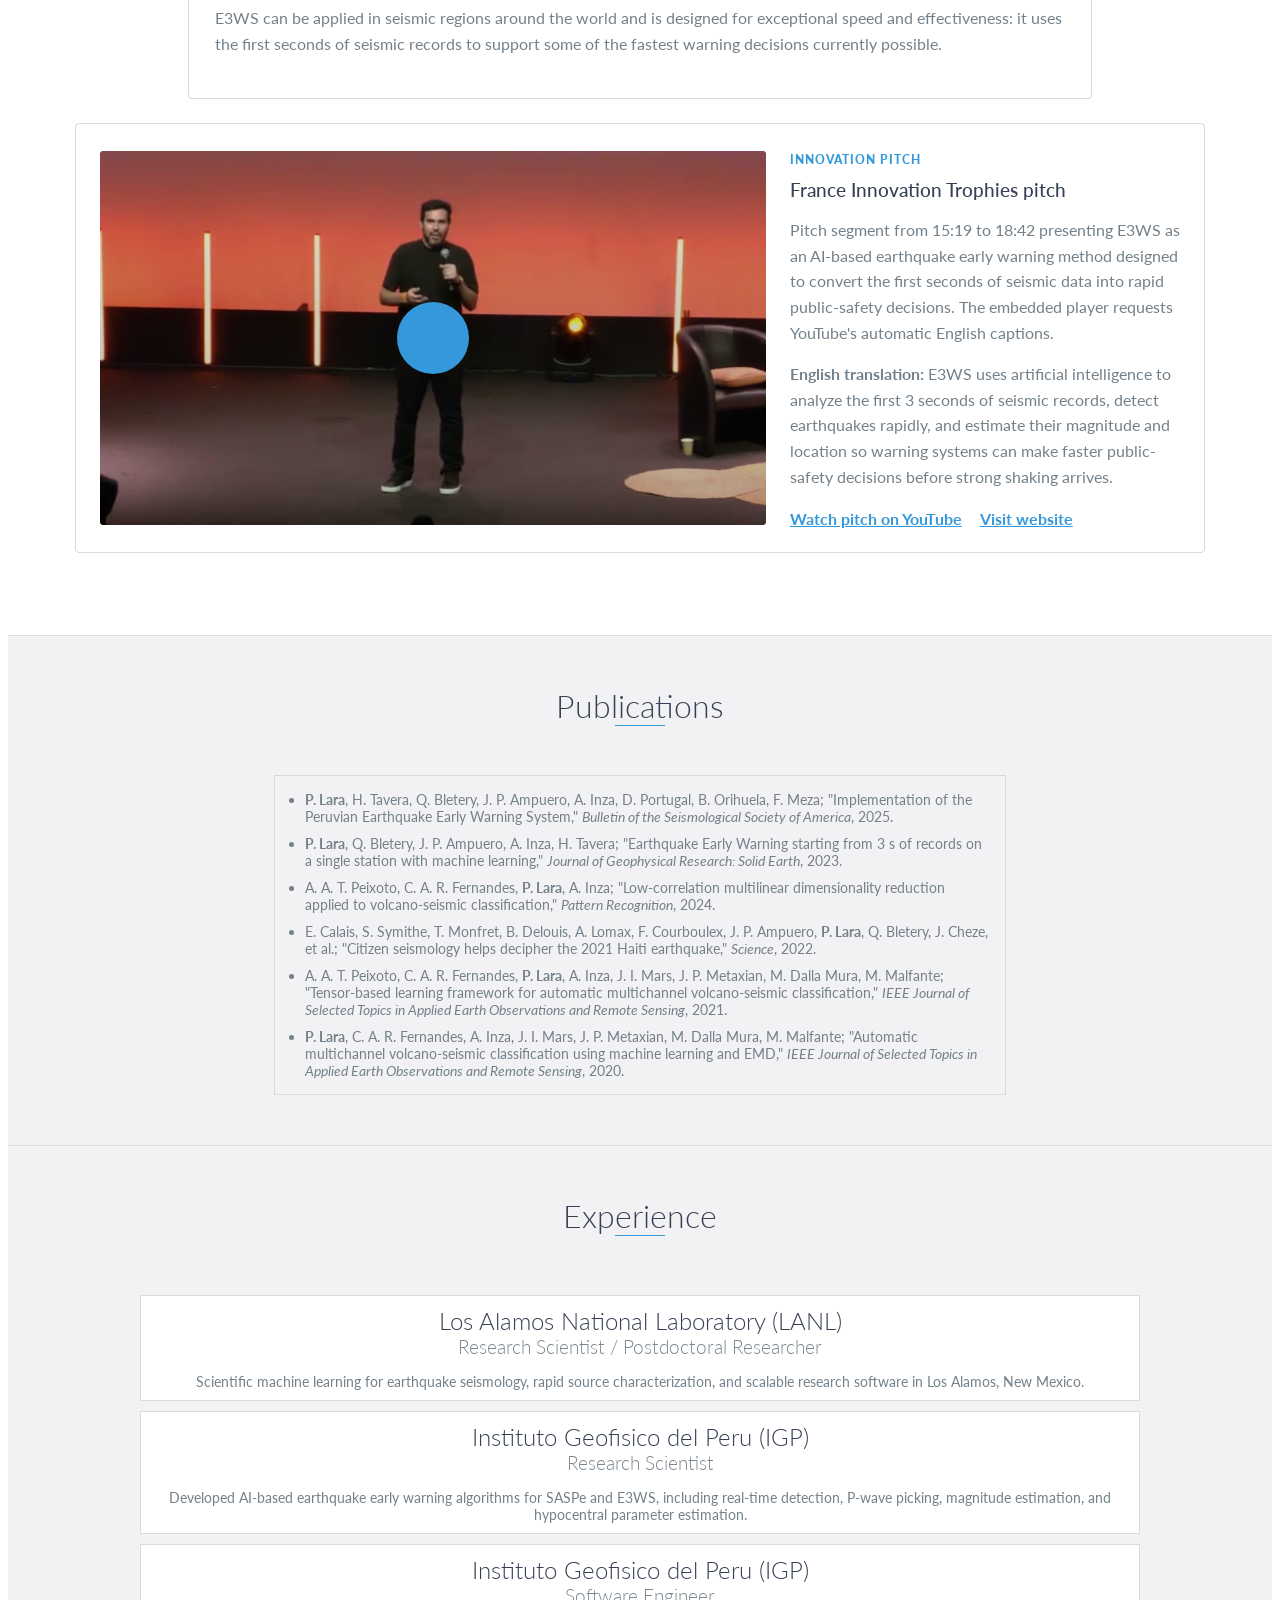
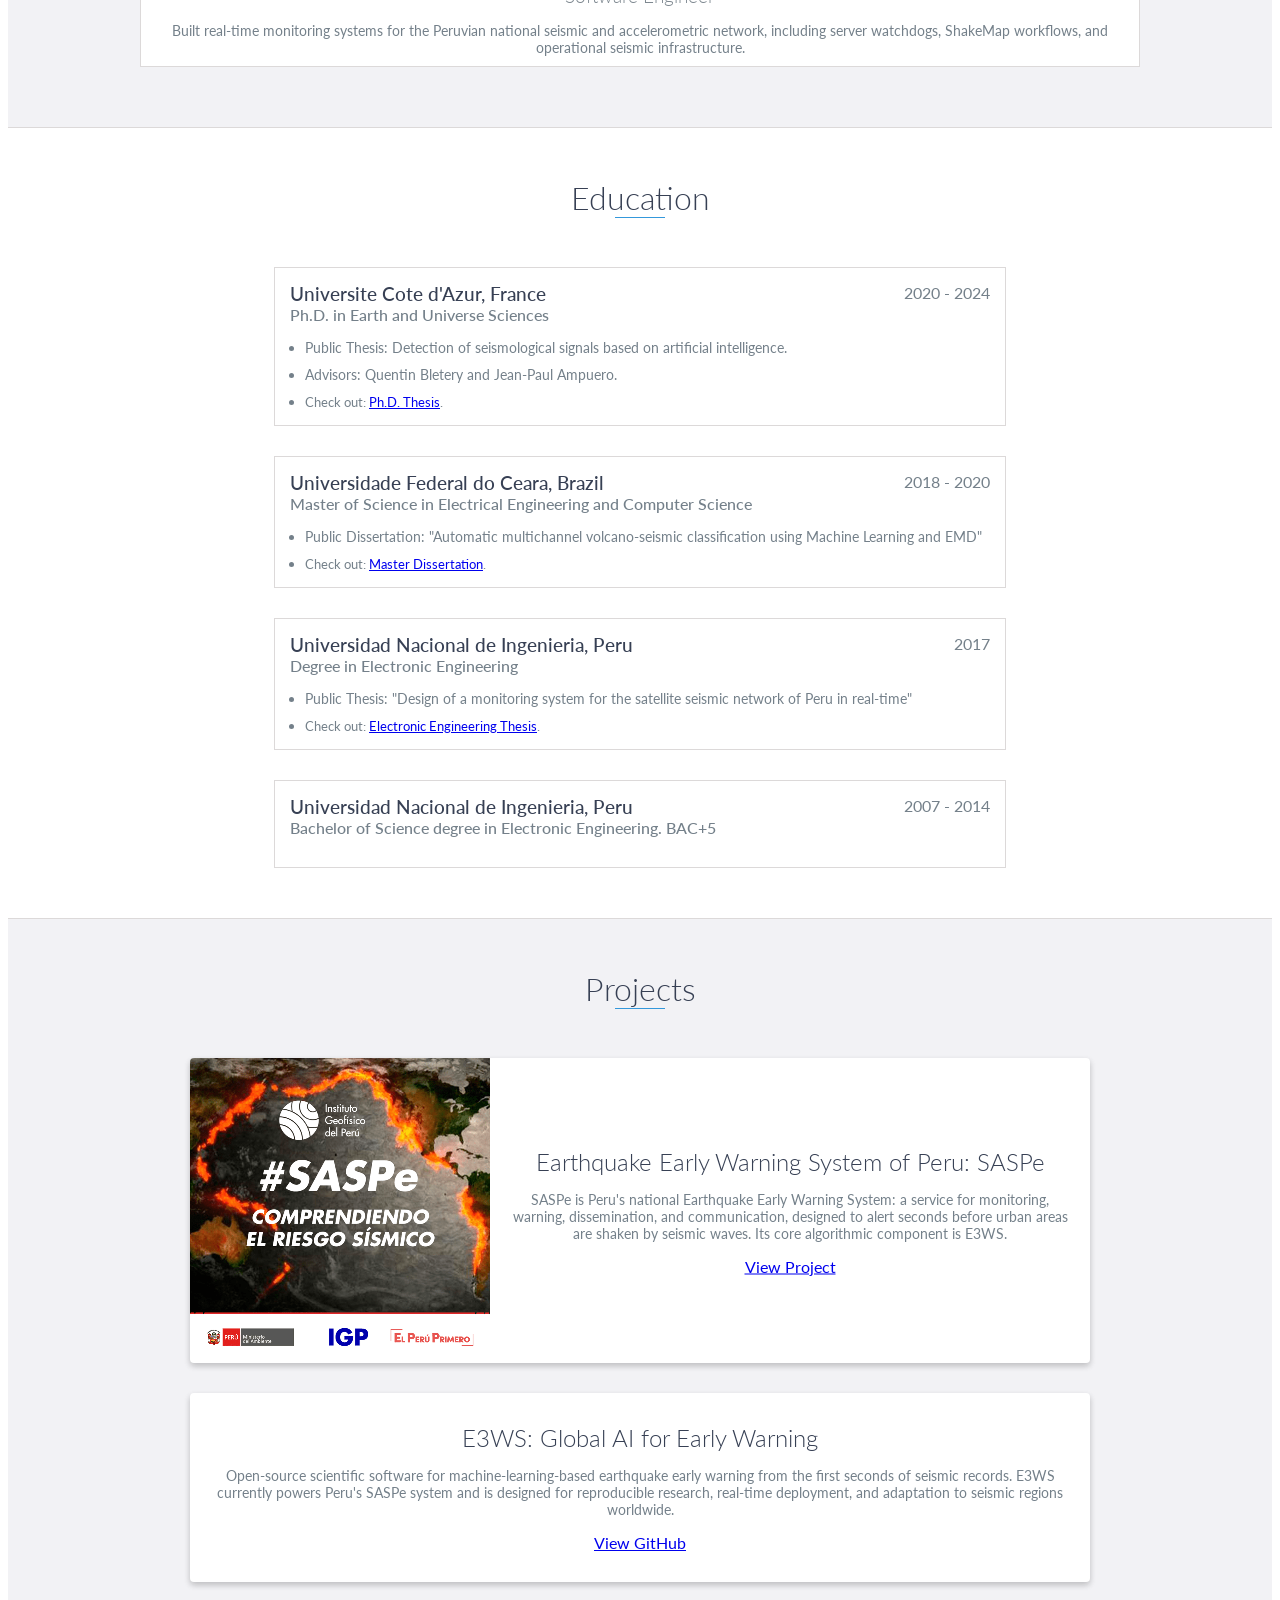
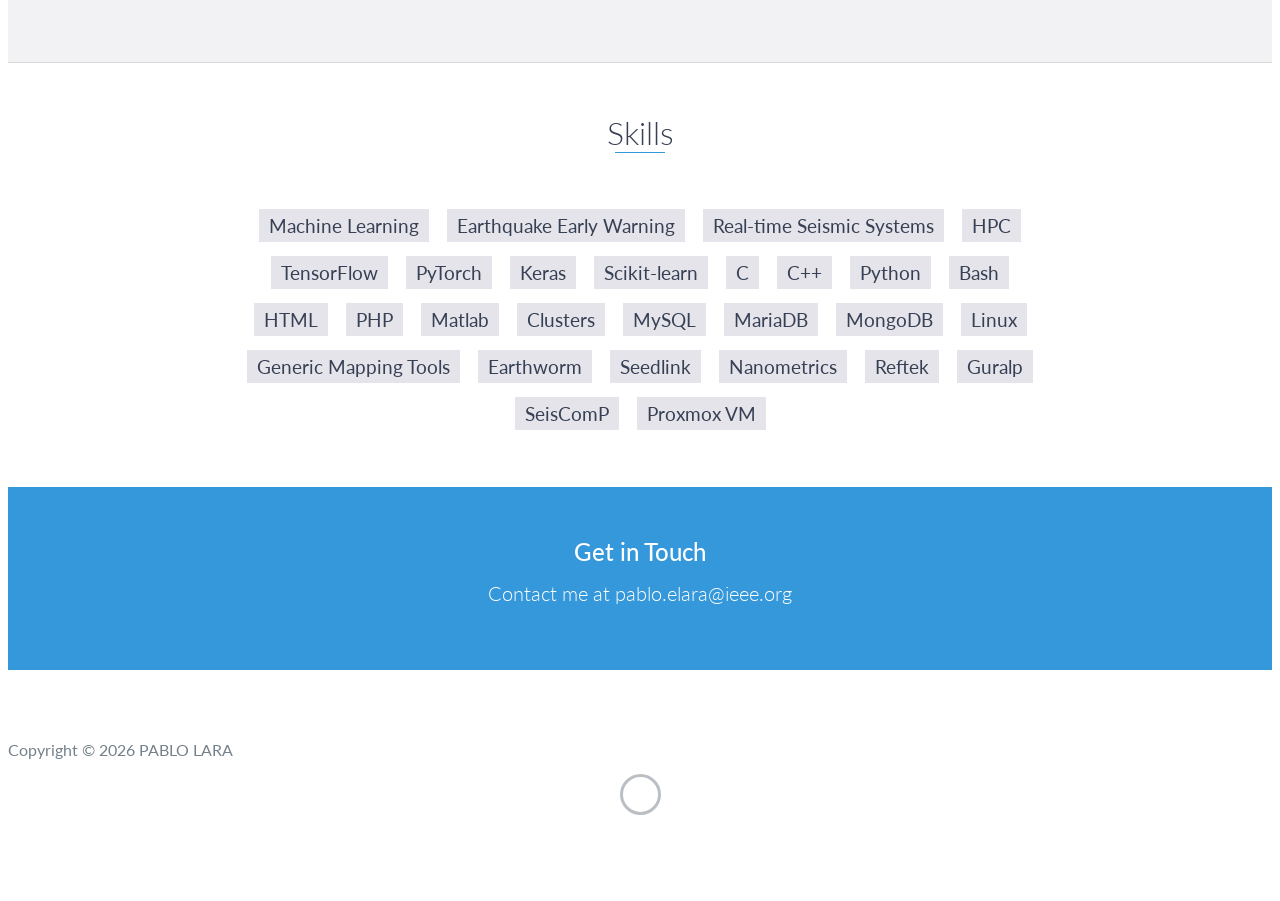
==== commit 56e5360f: "Update index.html" ====
--- a/index.html
+++ b/index.html
@@ -41,7 +41,7 @@
         <div id="lead-content">
             <h1>Pablo Lara</h1>
             <h2>Research Scientist in AI for Seismology</h2>
-            <p class="lead-summary">Currently working at Los Alamos National Laboratory (LANL).</p>
+            <p class="lead-summary">Currently working at Los Alamos National Laboratory (LANL)</p>
             <div class="lead-proof">
                 <span>E3WS</span>
                 <span>18M+ people impacted</span>
